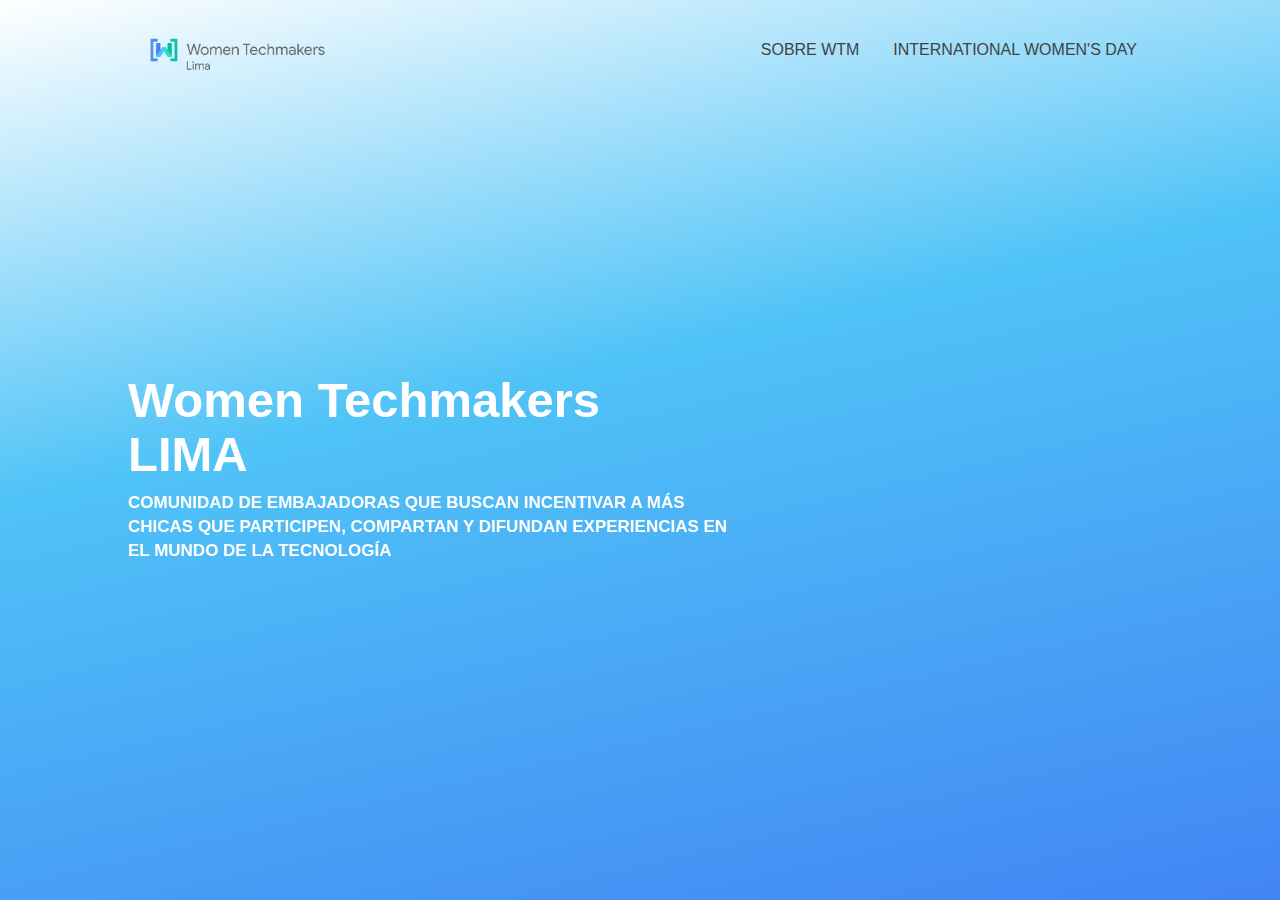
==== index.html @ 8c8740b4 "Update index.html" ====
<!DOCTYPE html>
<html lang="es-PE">
    <head>
        <meta charset="utf-8"/>
        <title>Women Techmakers Lima</title>
        <meta content="width=device-width, initial-scale=1" name="viewport"/>
        <link href="./assets/css/style.css" rel="stylesheet" type="text/css"/>
        <link href="https://fonts.googleapis.com" rel="preconnect"/>
        <link href="https://fonts.gstatic.com" rel="preconnect" crossorigin="anonymous"/>
        <script src="https://ajax.googleapis.com/ajax/libs/webfont/1.6.26/webfont.js" type="text/javascript"></script>
        <script type="text/javascript">
            WebFont.load({
                google: {
                    families: ["Open Sans:300,300italic,400,400italic,600,600italic,700,700italic,800,800italic"]
                }
            });
        </script>
        <script type="text/javascript">
            !function(o, c) {
                var n = c.documentElement
                  , t = " w-mod-";
                n.className += t + "js",
                ("ontouchstart"in o || o.DocumentTouch && c instanceof DocumentTouch) && (n.className += t + "touch")
            }(window, document);
        </script>
        <link href="./assets/images/WTM_icon.png" rel="shortcut icon" type="image/x-icon"/>
        <link href="./assets/images/wtm_webicon.png" rel="apple-touch-icon"/>
    </head>
    <body class="body">
        <div ActiveTab="IWD" class="hero">
            <div data-collapse="medium" data-animation="default" data-duration="400" data-doc-height="1" data-easing="ease" data-easing2="ease" role="banner" class="nav w-nav">
                <div class="nav-inner">
                    <div class="nav-logo-wrap">
                        <a href="/" aria-current="page" class="brand w-nav-brand w--current">
                            <img src="./assets/images/WTM_logo.png" width="218" alt="" sizes="218px" />
                        </a>
                    </div>
                    <div class="nav-menu-wrap">
                        <nav role="navigation" class="nav-menu-2 w-nav-menu">
                            <a href="https://developers.google.com/womentechmakers?hl=es-419" target="_blank" class="nav-link w-nav-link">Sobre WTM</a>
                            <a href="/iwd-2025" class="nav-link w-nav-link">International Women's Day</a>
                        </nav>

                        <nav class="menu-custom">
                          <input type="checkbox" id="menu" class="menu-input">
                          <label for="menu" class="menu-label"> ☰ </label>
                          <ul class="menu-list">
                            <a href="https://developers.google.com/womentechmakers?hl=es-419" target="_blank"><li>Sobre WTM</li></a>
                            <a href="/iwd-2024"><li>International Women's Day</li></a>
                          </ul>
                        </nav>
                    </div>
                </div>
            </div>
        </div>
        <div class="section center">
            <div data-w-id="6b220cb1-4b9c-7fb0-75b9-53ff4a6c35a2" style="-webkit-transform:translate3d(0, 30PX, 0) scale3d(1, 1, 1) rotateX(0) rotateY(0) rotateZ(0) skew(0, 0);-moz-transform:translate3d(0, 30PX, 0) scale3d(1, 1, 1) rotateX(0) rotateY(0) rotateZ(0) skew(0, 0);-ms-transform:translate3d(0, 30PX, 0) scale3d(1, 1, 1) rotateX(0) rotateY(0) rotateZ(0) skew(0, 0);transform:translate3d(0, 30PX, 0) scale3d(1, 1, 1) rotateX(0) rotateY(0) rotateZ(0) skew(0, 0)" class="hero-content">
                <h1 class="heading-3">
                    Women Techmakers<br/>LIMA
                </h1>
                <h4 class="hero-subhead">Comunidad de embajadoras que buscan incentivar a más chicas que participen, compartan y difundan experiencias en el mundo de la tecnología</h4>
                <div class="div-block-13">
                    <a href="https://www.facebook.com/womentechmakerslima" target="_blank" class="w-inline-block">
                        <img src="https://assets-global.website-files.com/65d6790ac6919b837bdfab80/65d7782915ef2c7e653041ec_facebook-icon-white-png.png" loading="lazy" sizes="34px" srcset="https://assets-global.website-files.com/65d6790ac6919b837bdfab80/65d7782915ef2c7e653041ec_facebook-icon-white-png-p-500.png 500w, https://assets-global.website-files.com/65d6790ac6919b837bdfab80/65d7782915ef2c7e653041ec_facebook-icon-white-png-p-800.png 800w, https://assets-global.website-files.com/65d6790ac6919b837bdfab80/65d7782915ef2c7e653041ec_facebook-icon-white-png-p-1080.png 1080w, https://assets-global.website-files.com/65d6790ac6919b837bdfab80/65d7782915ef2c7e653041ec_facebook-icon-white-png.png 2143w" alt="" class="image-6"/>
                    </a>
                    <a href="https://twitter.com/WTMLima" target="_blank" class="w-inline-block">
                        <img src="https://assets-global.website-files.com/65d6790ac6919b837bdfab80/65d7786a42ea4970878aa964_x-social-media-white-round-icon.png" loading="lazy" alt="" class="image-6"/>
                    </a>
                    <a href="https://www.instagram.com/wtmlima/" target="_blank" class="w-inline-block">
                        <img src="https://assets-global.website-files.com/65d6790ac6919b837bdfab80/65d7964b72df82b72f69204e_pngkey.com-corao-png-1075251.png" loading="lazy" sizes="34px" srcset="https://assets-global.website-files.com/65d6790ac6919b837bdfab80/65d7964b72df82b72f69204e_pngkey.com-corao-png-1075251-p-500.png 500w, https://assets-global.website-files.com/65d6790ac6919b837bdfab80/65d7964b72df82b72f69204e_pngkey.com-corao-png-1075251.png 616w" alt="" class="image-7"/>
                    </a>
                    <a href="https://www.linkedin.com/company/women-techmakers-lima/" target="_blank" class="w-inline-block">
                        <img src="https://assets-global.website-files.com/65d6790ac6919b837bdfab80/65d796ef55ea8599358a16ea_linkedin-icon-512x512-a7sf08js.png" loading="lazy" alt="" class="image-8"/>
                    </a>
                </div>
            </div>
            <img class="hero-image" src="https://assets-global.website-files.com/65d6790ac6919b837bdfab80/65d77c7e11fc1cf0a0018671_ad30f99d-ac88-4abd-b9fc-79e95b872fa8.jpg" width="Auto" height="Auto" alt="" style="-webkit-transform:translate3d(0, 60PX, 0) scale3d(1, 1, 1) rotateX(0) rotateY(0) rotateZ(0) skew(0, 0);-moz-transform:translate3d(0, 60PX, 0) scale3d(1, 1, 1) rotateX(0) rotateY(0) rotateZ(0) skew(0, 0);-ms-transform:translate3d(0, 60PX, 0) scale3d(1, 1, 1) rotateX(0) rotateY(0) rotateZ(0) skew(0, 0);transform:translate3d(0, 60PX, 0) scale3d(1, 1, 1) rotateX(0) rotateY(0) rotateZ(0) skew(0, 0)" sizes="(max-width: 479px) 80vw, (max-width: 991px) 53vw, 35vw" data-w-id="77e69727-c455-8e07-0990-833a661c94ea" srcset="https://assets-global.website-files.com/65d6790ac6919b837bdfab80/65d77c7e11fc1cf0a0018671_ad30f99d-ac88-4abd-b9fc-79e95b872fa8-p-500.jpg 500w, https://assets-global.website-files.com/65d6790ac6919b837bdfab80/65d77c7e11fc1cf0a0018671_ad30f99d-ac88-4abd-b9fc-79e95b872fa8.jpg 737w"/>
        </div>
    </body>
</html>
---- assets/css/style.css ----
html {
  -ms-text-size-adjust: 100%;
  -webkit-text-size-adjust: 100%;
  font-family: sans-serif;
}

body {
  margin: 0;
}

article, aside, details, figcaption, figure, footer, header, hgroup, main, menu, nav, section, summary {
  display: block;
}

audio, canvas, progress, video {
  vertical-align: baseline;
  display: inline-block;
}

audio:not([controls]) {
  height: 0;
  display: none;
}

[hidden], template {
  display: none;
}

a {
  background-color: rgba(0, 0, 0, 0);
}

a:active, a:hover {
  outline: 0;
}

abbr[title] {
  border-bottom: 1px dotted;
}

b, strong {
  font-weight: bold;
}

dfn {
  font-style: italic;
}

h1 {
  margin: .67em 0;
  font-size: 2em;
}

mark {
  color: #000;
  background: #ff0;
}

small {
  font-size: 80%;
}

sub, sup {
  vertical-align: baseline;
  font-size: 75%;
  line-height: 0;
  position: relative;
}

sup {
  top: -.5em;
}

sub {
  bottom: -.25em;
}

img {
  border: 0;
}

svg:not(:root) {
  overflow: hidden;
}

figure {
  margin: 1em 40px;
}

hr {
  box-sizing: content-box;
  height: 0;
}

pre {
  overflow: auto;
}

code, kbd, pre, samp {
  font-family: monospace;
  font-size: 1em;
}

button, input, optgroup, select, textarea {
  color: inherit;
  font: inherit;
  margin: 0;
}

button {
  overflow: visible;
}

button, select {
  text-transform: none;
}

button, html input[type="button"], input[type="reset"] {
  -webkit-appearance: button;
  cursor: pointer;
}

button[disabled], html input[disabled] {
  cursor: default;
}

button::-moz-focus-inner, input::-moz-focus-inner {
  border: 0;
  padding: 0;
}

input {
  line-height: normal;
}

input[type="checkbox"], input[type="radio"] {
  box-sizing: border-box;
  padding: 0;
}

input[type="number"]::-webkit-inner-spin-button, input[type="number"]::-webkit-outer-spin-button {
  height: auto;
}

input[type="search"] {
  -webkit-appearance: none;
}

input[type="search"]::-webkit-search-cancel-button, input[type="search"]::-webkit-search-decoration {
  -webkit-appearance: none;
}

fieldset {
  border: 1px solid silver;
  margin: 0 2px;
  padding: .35em .625em .75em;
}

legend {
  border: 0;
  padding: 0;
}

textarea {
  overflow: auto;
}

optgroup {
  font-weight: bold;
}

table {
  border-collapse: collapse;
  border-spacing: 0;
}

td, th {
  padding: 0;
}

@font-face {
  font-family: webflow-icons;
  src: url("[data-uri]") format("truetype");
  font-weight: normal;
  font-style: normal;
}

[class^="w-icon-"], [class*=" w-icon-"] {
  speak: none;
  font-variant: normal;
  text-transform: none;
  -webkit-font-smoothing: antialiased;
  -moz-osx-font-smoothing: grayscale;
  font-style: normal;
  font-weight: normal;
  line-height: 1;
  font-family: webflow-icons !important;
}

.w-icon-slider-right:before {
  content: "î˜€";
}

.w-icon-slider-left:before {
  content: "î˜";
}

.w-icon-nav-menu:before {
  content: "≣";
}

.w-icon-arrow-down:before, .w-icon-dropdown-toggle:before {
  content: "î˜ƒ";
}

.w-icon-file-upload-remove:before {
  content: "î¤€";
}

.w-icon-file-upload-icon:before {
  content: "î¤ƒ";
}

* {
  box-sizing: border-box;
}

html {
  height: 100%;
}

body {
  min-height: 100%;
  color: #333;
  background-color: #fff;
  margin: 0;
  font-family: Arial, sans-serif;
  font-size: 14px;
  line-height: 20px;
}

img {
  max-width: 100%;
  vertical-align: middle;
  display: inline-block;
}

html.w-mod-touch * {
  background-attachment: scroll !important;
}

.w-block {
  display: block;
}

.w-inline-block {
  max-width: 100%;
  display: inline-block;
}

.w-clearfix:before, .w-clearfix:after {
  content: " ";
  grid-area: 1 / 1 / 2 / 2;
  display: table;
}

.w-clearfix:after {
  clear: both;
}

.w-hidden {
  display: none;
}

.w-button {
  color: #fff;
  line-height: inherit;
  cursor: pointer;
  background-color: #3898ec;
  border: 0;
  border-radius: 0;
  padding: 9px 15px;
  text-decoration: none;
  display: inline-block;
}

input.w-button {
  -webkit-appearance: button;
}

html[data-w-dynpage] [data-w-cloak] {
  color: rgba(0, 0, 0, 0) !important;
}

.w-code-block {
  margin: unset;
}

pre.w-code-block code {
  all: inherit;
}

.w-webflow-badge, .w-webflow-badge * {
  z-index: auto;
  visibility: visible;
  box-sizing: border-box;
  width: auto;
  height: auto;
  max-height: none;
  max-width: none;
  min-height: 0;
  min-width: 0;
  float: none;
  clear: none;
  box-shadow: none;
  opacity: 1;
  direction: ltr;
  font-family: inherit;
  font-weight: inherit;
  color: inherit;
  font-size: inherit;
  line-height: inherit;
  font-style: inherit;
  font-variant: inherit;
  text-align: inherit;
  letter-spacing: inherit;
  -webkit-text-decoration: inherit;
  text-decoration: inherit;
  text-indent: 0;
  text-transform: inherit;
  text-shadow: none;
  font-smoothing: auto;
  vertical-align: baseline;
  cursor: inherit;
  white-space: inherit;
  word-break: normal;
  word-spacing: normal;
  word-wrap: normal;
  background: none;
  border: 0 rgba(0, 0, 0, 0);
  border-radius: 0;
  margin: 0;
  padding: 0;
  list-style-type: disc;
  transition: none;
  display: block;
  position: static;
  top: auto;
  bottom: auto;
  left: auto;
  right: auto;
  overflow: visible;
  transform: none;
}

.w-webflow-badge {
  white-space: nowrap;
  cursor: pointer;
  box-shadow: 0 0 0 1px rgba(0, 0, 0, .1), 0 1px 3px rgba(0, 0, 0, .1);
  visibility: visible !important;
  z-index: 2147483647 !important;
  color: #aaadb0 !important;
  opacity: 1 !important;
  width: auto !important;
  height: auto !important;
  background-color: #fff !important;
  border-radius: 3px !important;
  margin: 0 !important;
  padding: 6px !important;
  font-size: 12px !important;
  line-height: 14px !important;
  text-decoration: none !important;
  display: inline-block !important;
  position: fixed !important;
  top: auto !important;
  bottom: 12px !important;
  left: auto !important;
  right: 12px !important;
  overflow: visible !important;
  transform: none !important;
}

.w-webflow-badge > img {
  visibility: visible !important;
  opacity: 1 !important;
  vertical-align: middle !important;
  display: inline-block !important;
}

h1, h2, h3, h4, h5, h6 {
  margin-bottom: 10px;
  font-weight: bold;
}

h1 {
  margin-top: 20px;
  font-size: 38px;
  line-height: 44px;
}

h2 {
  margin-top: 20px;
  font-size: 32px;
  line-height: 36px;
}

h3 {
  margin-top: 20px;
  font-size: 24px;
  line-height: 30px;
}

h4 {
  margin-top: 10px;
  font-size: 18px;
  line-height: 24px;
}

h5 {
  margin-top: 10px;
  font-size: 14px;
  line-height: 20px;
}

h6 {
  margin-top: 10px;
  font-size: 12px;
  line-height: 18px;
}

p {
  margin-top: 0;
  margin-bottom: 10px;
}

blockquote {
  border-left: 5px solid #e2e2e2;
  margin: 0 0 10px;
  padding: 10px 20px;
  font-size: 18px;
  line-height: 22px;
}

figure {
  margin: 0 0 10px;
}

figcaption {
  text-align: center;
  margin-top: 5px;
}

ul, ol {
  margin-top: 0;
  margin-bottom: 10px;
  padding-left: 40px;
}

.w-list-unstyled {
  padding-left: 0;
  list-style: none;
}

.w-embed:before, .w-embed:after {
  content: " ";
  grid-area: 1 / 1 / 2 / 2;
  display: table;
}

.w-embed:after {
  clear: both;
}

.w-video {
  width: 100%;
  padding: 0;
  position: relative;
}

.w-video iframe, .w-video object, .w-video embed {
  width: 100%;
  height: 100%;
  border: none;
  position: absolute;
  top: 0;
  left: 0;
}

fieldset {
  border: 0;
  margin: 0;
  padding: 0;
}

button, [type="button"], [type="reset"] {
  cursor: pointer;
  -webkit-appearance: button;
  border: 0;
}

.w-form {
  margin: 0 0 15px;
}

.w-form-done {
  text-align: center;
  background-color: #ddd;
  padding: 20px;
  display: none;
}

.w-form-fail {
  background-color: #ffdede;
  margin-top: 10px;
  padding: 10px;
  display: none;
}

label {
  margin-bottom: 5px;
  font-weight: bold;
  display: block;
}

.w-input, .w-select {
  width: 100%;
  height: 38px;
  color: #333;
  vertical-align: middle;
  background-color: #fff;
  border: 1px solid #ccc;
  margin-bottom: 10px;
  padding: 8px 12px;
  font-size: 14px;
  line-height: 1.42857;
  display: block;
}

.w-input:-moz-placeholder, .w-select:-moz-placeholder {
  color: #999;
}

.w-input::-moz-placeholder, .w-select::-moz-placeholder {
  color: #999;
  opacity: 1;
}

.w-input::-webkit-input-placeholder, .w-select::-webkit-input-placeholder {
  color: #999;
}

.w-input:focus, .w-select:focus {
  border-color: #3898ec;
  outline: 0;
}

.w-input[disabled], .w-select[disabled], .w-input[readonly], .w-select[readonly], fieldset[disabled] .w-input, fieldset[disabled] .w-select {
  cursor: not-allowed;
}

.w-input[disabled]:not(.w-input-disabled), .w-select[disabled]:not(.w-input-disabled), .w-input[readonly], .w-select[readonly], fieldset[disabled]:not(.w-input-disabled) .w-input, fieldset[disabled]:not(.w-input-disabled) .w-select {
  background-color: #eee;
}

textarea.w-input, textarea.w-select {
  height: auto;
}

.w-select {
  background-color: #f3f3f3;
}

.w-select[multiple] {
  height: auto;
}

.w-form-label {
  cursor: pointer;
  margin-bottom: 0;
  font-weight: normal;
  display: inline-block;
}

.w-radio {
  margin-bottom: 5px;
  padding-left: 20px;
  display: block;
}

.w-radio:before, .w-radio:after {
  content: " ";
  grid-area: 1 / 1 / 2 / 2;
  display: table;
}

.w-radio:after {
  clear: both;
}

.w-radio-input {
  float: left;
  margin: 3px 0 0 -20px;
  line-height: normal;
}

.w-file-upload {
  margin-bottom: 10px;
  display: block;
}

.w-file-upload-input {
  width: .1px;
  height: .1px;
  opacity: 0;
  z-index: -100;
  position: absolute;
  overflow: hidden;
}

.w-file-upload-default, .w-file-upload-uploading, .w-file-upload-success {
  color: #333;
  display: inline-block;
}

.w-file-upload-error {
  margin-top: 10px;
  display: block;
}

.w-file-upload-default.w-hidden, .w-file-upload-uploading.w-hidden, .w-file-upload-error.w-hidden, .w-file-upload-success.w-hidden {
  display: none;
}

.w-file-upload-uploading-btn {
  cursor: pointer;
  background-color: #fafafa;
  border: 1px solid #ccc;
  margin: 0;
  padding: 8px 12px;
  font-size: 14px;
  font-weight: normal;
  display: flex;
}

.w-file-upload-file {
  background-color: #fafafa;
  border: 1px solid #ccc;
  flex-grow: 1;
  justify-content: space-between;
  margin: 0;
  padding: 8px 9px 8px 11px;
  display: flex;
}

.w-file-upload-file-name {
  font-size: 14px;
  font-weight: normal;
  display: block;
}

.w-file-remove-link {
  width: auto;
  height: auto;
  cursor: pointer;
  margin-top: 3px;
  margin-left: 10px;
  padding: 3px;
  display: block;
}

.w-icon-file-upload-remove {
  margin: auto;
  font-size: 10px;
}

.w-file-upload-error-msg {
  color: #ea384c;
  padding: 2px 0;
  display: inline-block;
}

.w-file-upload-info {
  padding: 0 12px;
  line-height: 38px;
  display: inline-block;
}

.w-file-upload-label {
  cursor: pointer;
  background-color: #fafafa;
  border: 1px solid #ccc;
  margin: 0;
  padding: 8px 12px;
  font-size: 14px;
  font-weight: normal;
  display: inline-block;
}

.w-icon-file-upload-icon, .w-icon-file-upload-uploading {
  width: 20px;
  margin-right: 8px;
  display: inline-block;
}

.w-icon-file-upload-uploading {
  height: 20px;
}

.w-container {
  max-width: 940px;
  margin-left: auto;
  margin-right: auto;
}

.w-container:before, .w-container:after {
  content: " ";
  grid-area: 1 / 1 / 2 / 2;
  display: table;
}

.w-container:after {
  clear: both;
}

.w-container .w-row {
  margin-left: -10px;
  margin-right: -10px;
}

.w-row:before, .w-row:after {
  content: " ";
  grid-area: 1 / 1 / 2 / 2;
  display: table;
}

.w-row:after {
  clear: both;
}

.w-row .w-row {
  margin-left: 0;
  margin-right: 0;
}

.w-col {
  float: left;
  width: 100%;
  min-height: 1px;
  padding-left: 10px;
  padding-right: 10px;
  position: relative;
}

.w-col .w-col {
  padding-left: 0;
  padding-right: 0;
}

.w-col-1 {
  width: 8.33333%;
}

.w-col-2 {
  width: 16.6667%;
}

.w-col-3 {
  width: 25%;
}

.w-col-4 {
  width: 33.3333%;
}

.w-col-5 {
  width: 41.6667%;
}

.w-col-6 {
  width: 50%;
}

.w-col-7 {
  width: 58.3333%;
}

.w-col-8 {
  width: 66.6667%;
}

.w-col-9 {
  width: 75%;
}

.w-col-10 {
  width: 83.3333%;
}

.w-col-11 {
  width: 91.6667%;
}

.w-col-12 {
  width: 100%;
}

.w-hidden-main {
  display: none !important;
}

@media screen and (max-width: 991px) {
  .w-container {
    max-width: 728px;
  }

  .w-hidden-main {
    display: inherit !important;
  }

  .w-hidden-medium {
    display: none !important;
  }

  .w-col-medium-1 {
    width: 8.33333%;
  }

  .w-col-medium-2 {
    width: 16.6667%;
  }

  .w-col-medium-3 {
    width: 25%;
  }

  .w-col-medium-4 {
    width: 33.3333%;
  }

  .w-col-medium-5 {
    width: 41.6667%;
  }

  .w-col-medium-6 {
    width: 50%;
  }

  .w-col-medium-7 {
    width: 58.3333%;
  }

  .w-col-medium-8 {
    width: 66.6667%;
  }

  .w-col-medium-9 {
    width: 75%;
  }

  .w-col-medium-10 {
    width: 83.3333%;
  }

  .w-col-medium-11 {
    width: 91.6667%;
  }

  .w-col-medium-12 {
    width: 100%;
  }

  .w-col-stack {
    width: 100%;
    left: auto;
    right: auto;
  }
}

@media screen and (max-width: 767px) {
  .w-hidden-main, .w-hidden-medium {
    display: inherit !important;
  }

  .w-hidden-small {
    display: none !important;
  }

  .w-row, .w-container .w-row {
    margin-left: 0;
    margin-right: 0;
  }

  .w-col {
    width: 100%;
    left: auto;
    right: auto;
  }

  .w-col-small-1 {
    width: 8.33333%;
  }

  .w-col-small-2 {
    width: 16.6667%;
  }

  .w-col-small-3 {
    width: 25%;
  }

  .w-col-small-4 {
    width: 33.3333%;
  }

  .w-col-small-5 {
    width: 41.6667%;
  }

  .w-col-small-6 {
    width: 50%;
  }

  .w-col-small-7 {
    width: 58.3333%;
  }

  .w-col-small-8 {
    width: 66.6667%;
  }

  .w-col-small-9 {
    width: 75%;
  }

  .w-col-small-10 {
    width: 83.3333%;
  }

  .w-col-small-11 {
    width: 91.6667%;
  }

  .w-col-small-12 {
    width: 100%;
  }
}

@media screen and (max-width: 479px) {
  .w-container {
    max-width: none;
  }

  .w-hidden-main, .w-hidden-medium, .w-hidden-small {
    display: inherit !important;
  }

  .w-hidden-tiny {
    display: none !important;
  }

  .w-col {
    width: 100%;
  }

  .w-col-tiny-1 {
    width: 8.33333%;
  }

  .w-col-tiny-2 {
    width: 16.6667%;
  }

  .w-col-tiny-3 {
    width: 25%;
  }

  .w-col-tiny-4 {
    width: 33.3333%;
  }

  .w-col-tiny-5 {
    width: 41.6667%;
  }

  .w-col-tiny-6 {
    width: 50%;
  }

  .w-col-tiny-7 {
    width: 58.3333%;
  }

  .w-col-tiny-8 {
    width: 66.6667%;
  }

  .w-col-tiny-9 {
    width: 75%;
  }

  .w-col-tiny-10 {
    width: 83.3333%;
  }

  .w-col-tiny-11 {
    width: 91.6667%;
  }

  .w-col-tiny-12 {
    width: 100%;
  }
}

.w-widget {
  position: relative;
}

.w-widget-map {
  width: 100%;
  height: 400px;
}

.w-widget-map label {
  width: auto;
  display: inline;
}

.w-widget-map img {
  max-width: inherit;
}

.w-widget-map .gm-style-iw {
  text-align: center;
}

.w-widget-map .gm-style-iw > button {
  display: none !important;
}

.w-widget-twitter {
  overflow: hidden;
}

.w-widget-twitter-count-shim {
  vertical-align: top;
  width: 28px;
  height: 20px;
  text-align: center;
  background: #fff;
  border: 1px solid #758696;
  border-radius: 3px;
  display: inline-block;
  position: relative;
}

.w-widget-twitter-count-shim * {
  pointer-events: none;
  -webkit-user-select: none;
  -ms-user-select: none;
  user-select: none;
}

.w-widget-twitter-count-shim .w-widget-twitter-count-inner {
  text-align: center;
  color: #999;
  font-family: serif;
  font-size: 15px;
  line-height: 12px;
  position: relative;
}

.w-widget-twitter-count-shim .w-widget-twitter-count-clear {
  display: block;
  position: relative;
}

.w-widget-twitter-count-shim.w--large {
  width: 36px;
  height: 28px;
}

.w-widget-twitter-count-shim.w--large .w-widget-twitter-count-inner {
  font-size: 18px;
  line-height: 18px;
}

.w-widget-twitter-count-shim:not(.w--vertical) {
  margin-left: 5px;
  margin-right: 8px;
}

.w-widget-twitter-count-shim:not(.w--vertical).w--large {
  margin-left: 6px;
}

.w-widget-twitter-count-shim:not(.w--vertical):before, .w-widget-twitter-count-shim:not(.w--vertical):after {
  content: " ";
  height: 0;
  width: 0;
  pointer-events: none;
  border: solid rgba(0, 0, 0, 0);
  position: absolute;
  top: 50%;
  left: 0;
}

.w-widget-twitter-count-shim:not(.w--vertical):before {
  border-width: 4px;
  border-color: rgba(117, 134, 150, 0) #5d6c7b rgba(117, 134, 150, 0) rgba(117, 134, 150, 0);
  margin-top: -4px;
  margin-left: -9px;
}

.w-widget-twitter-count-shim:not(.w--vertical).w--large:before {
  border-width: 5px;
  margin-top: -5px;
  margin-left: -10px;
}

.w-widget-twitter-count-shim:not(.w--vertical):after {
  border-width: 4px;
  border-color: rgba(255, 255, 255, 0) #fff rgba(255, 255, 255, 0) rgba(255, 255, 255, 0);
  margin-top: -4px;
  margin-left: -8px;
}

.w-widget-twitter-count-shim:not(.w--vertical).w--large:after {
  border-width: 5px;
  margin-top: -5px;
  margin-left: -9px;
}

.w-widget-twitter-count-shim.w--vertical {
  width: 61px;
  height: 33px;
  margin-bottom: 8px;
}

.w-widget-twitter-count-shim.w--vertical:before, .w-widget-twitter-count-shim.w--vertical:after {
  content: " ";
  height: 0;
  width: 0;
  pointer-events: none;
  border: solid rgba(0, 0, 0, 0);
  position: absolute;
  top: 100%;
  left: 50%;
}

.w-widget-twitter-count-shim.w--vertical:before {
  border-width: 5px;
  border-color: #5d6c7b rgba(117, 134, 150, 0) rgba(117, 134, 150, 0);
  margin-left: -5px;
}

.w-widget-twitter-count-shim.w--vertical:after {
  border-width: 4px;
  border-color: #fff rgba(255, 255, 255, 0) rgba(255, 255, 255, 0);
  margin-left: -4px;
}

.w-widget-twitter-count-shim.w--vertical .w-widget-twitter-count-inner {
  font-size: 18px;
  line-height: 22px;
}

.w-widget-twitter-count-shim.w--vertical.w--large {
  width: 76px;
}

.w-background-video {
  height: 500px;
  color: #fff;
  position: relative;
  overflow: hidden;
}

.w-background-video > video {
  width: 100%;
  height: 100%;
  object-fit: cover;
  z-index: -100;
  background-position: 50%;
  background-size: cover;
  margin: auto;
  position: absolute;
  top: -100%;
  bottom: -100%;
  left: -100%;
  right: -100%;
}

.w-background-video > video::-webkit-media-controls-start-playback-button {
  -webkit-appearance: none;
  display: none !important;
}

.w-background-video--control {
  background-color: rgba(0, 0, 0, 0);
  padding: 0;
  position: absolute;
  bottom: 1em;
  right: 1em;
}

.w-background-video--control > [hidden] {
  display: none !important;
}

.w-slider {
  height: 300px;
  text-align: center;
  clear: both;
  -webkit-tap-highlight-color: rgba(0, 0, 0, 0);
  tap-highlight-color: rgba(0, 0, 0, 0);
  background: #ddd;
  position: relative;
}

.w-slider-mask {
  z-index: 1;
  height: 100%;
  white-space: nowrap;
  display: block;
  position: relative;
  left: 0;
  right: 0;
  overflow: hidden;
}

.w-slide {
  vertical-align: top;
  width: 100%;
  height: 100%;
  white-space: normal;
  text-align: left;
  display: inline-block;
  position: relative;
}

.w-slider-nav {
  z-index: 2;
  height: 40px;
  text-align: center;
  -webkit-tap-highlight-color: rgba(0, 0, 0, 0);
  tap-highlight-color: rgba(0, 0, 0, 0);
  margin: auto;
  padding-top: 10px;
  position: absolute;
  top: auto;
  bottom: 0;
  left: 0;
  right: 0;
}

.w-slider-nav.w-round > div {
  border-radius: 100%;
}

.w-slider-nav.w-num > div {
  width: auto;
  height: auto;
  font-size: inherit;
  line-height: inherit;
  padding: .2em .5em;
}

.w-slider-nav.w-shadow > div {
  box-shadow: 0 0 3px rgba(51, 51, 51, .4);
}

.w-slider-nav-invert {
  color: #fff;
}

.w-slider-nav-invert > div {
  background-color: rgba(34, 34, 34, .4);
}

.w-slider-nav-invert > div.w-active {
  background-color: #222;
}

.w-slider-dot {
  width: 1em;
  height: 1em;
  cursor: pointer;
  background-color: rgba(255, 255, 255, .4);
  margin: 0 3px .5em;
  transition: background-color .1s, color .1s;
  display: inline-block;
  position: relative;
}

.w-slider-dot.w-active {
  background-color: #fff;
}

.w-slider-dot:focus {
  outline: none;
  box-shadow: 0 0 0 2px #fff;
}

.w-slider-dot:focus.w-active {
  box-shadow: none;
}

.w-slider-arrow-left, .w-slider-arrow-right {
  width: 80px;
  cursor: pointer;
  color: #fff;
  -webkit-tap-highlight-color: rgba(0, 0, 0, 0);
  tap-highlight-color: rgba(0, 0, 0, 0);
  -webkit-user-select: none;
  -ms-user-select: none;
  user-select: none;
  margin: auto;
  font-size: 40px;
  position: absolute;
  top: 0;
  bottom: 0;
  left: 0;
  right: 0;
  overflow: hidden;
}

.w-slider-arrow-left [class^="w-icon-"], .w-slider-arrow-right [class^="w-icon-"], .w-slider-arrow-left [class*=" w-icon-"], .w-slider-arrow-right [class*=" w-icon-"] {
  position: absolute;
}

.w-slider-arrow-left:focus, .w-slider-arrow-right:focus {
  outline: 0;
}

.w-slider-arrow-left {
  z-index: 3;
  right: auto;
}

.w-slider-arrow-right {
  z-index: 4;
  left: auto;
}

.w-icon-slider-left, .w-icon-slider-right {
  width: 1em;
  height: 1em;
  margin: auto;
  top: 0;
  bottom: 0;
  left: 0;
  right: 0;
}

.w-slider-aria-label {
  clip: rect(0 0 0 0);
  height: 1px;
  width: 1px;
  border: 0;
  margin: -1px;
  padding: 0;
  position: absolute;
  overflow: hidden;
}

.w-slider-force-show {
  display: block !important;
}

.w-dropdown {
  text-align: left;
  z-index: 900;
  margin-left: auto;
  margin-right: auto;
  display: inline-block;
  position: relative;
}

.w-dropdown-btn, .w-dropdown-toggle, .w-dropdown-link {
  vertical-align: top;
  color: #222;
  text-align: left;
  white-space: nowrap;
  margin-left: auto;
  margin-right: auto;
  padding: 20px;
  text-decoration: none;
  position: relative;
}

.w-dropdown-toggle {
  -webkit-user-select: none;
  -ms-user-select: none;
  user-select: none;
  cursor: pointer;
  padding-right: 40px;
  display: inline-block;
}

.w-dropdown-toggle:focus {
  outline: 0;
}

.w-icon-dropdown-toggle {
  width: 1em;
  height: 1em;
  margin: auto 20px auto auto;
  position: absolute;
  top: 0;
  bottom: 0;
  right: 0;
}

.w-dropdown-list {
  min-width: 100%;
  background: #ddd;
  display: none;
  position: absolute;
}

.w-dropdown-list.w--open {
  display: block;
}

.w-dropdown-link {
  color: #222;
  padding: 10px 20px;
  display: block;
}

.w-dropdown-link.w--current {
  color: #0082f3;
}

.w-dropdown-link:focus {
  outline: 0;
}

@media screen and (max-width: 767px) {
  .w-nav-brand {
    padding-left: 10px;
  }
}

.w-lightbox-backdrop {
  cursor: auto;
  letter-spacing: normal;
  text-indent: 0;
  text-shadow: none;
  text-transform: none;
  visibility: visible;
  white-space: normal;
  word-break: normal;
  word-spacing: normal;
  word-wrap: normal;
  color: #fff;
  text-align: center;
  z-index: 2000;
  opacity: 0;
  -webkit-user-select: none;
  -moz-user-select: none;
  -webkit-tap-highlight-color: transparent;
  background: rgba(0, 0, 0, .9);
  outline: 0;
  font-family: Helvetica Neue, Helvetica, Ubuntu, Segoe UI, Verdana, sans-serif;
  font-size: 17px;
  font-style: normal;
  font-weight: 300;
  line-height: 1.2;
  list-style: disc;
  position: fixed;
  top: 0;
  bottom: 0;
  left: 0;
  right: 0;
  -webkit-transform: translate(0);
}

.w-lightbox-backdrop, .w-lightbox-container {
  height: 100%;
  -webkit-overflow-scrolling: touch;
  overflow: auto;
}

.w-lightbox-content {
  height: 100vh;
  position: relative;
  overflow: hidden;
}

.w-lightbox-view {
  width: 100vw;
  height: 100vh;
  opacity: 0;
  position: absolute;
}

.w-lightbox-view:before {
  content: "";
  height: 100vh;
}

.w-lightbox-group, .w-lightbox-group .w-lightbox-view, .w-lightbox-group .w-lightbox-view:before {
  height: 86vh;
}

.w-lightbox-frame, .w-lightbox-view:before {
  vertical-align: middle;
  display: inline-block;
}

.w-lightbox-figure {
  margin: 0;
  position: relative;
}

.w-lightbox-group .w-lightbox-figure {
  cursor: pointer;
}

.w-lightbox-img {
  width: auto;
  height: auto;
  max-width: none;
}

.w-lightbox-image {
  float: none;
  max-width: 100vw;
  max-height: 100vh;
  display: block;
}

.w-lightbox-group .w-lightbox-image {
  max-height: 86vh;
}

.w-lightbox-caption {
  text-align: left;
  text-overflow: ellipsis;
  white-space: nowrap;
  background: rgba(0, 0, 0, .4);
  padding: .5em 1em;
  position: absolute;
  bottom: 0;
  left: 0;
  right: 0;
  overflow: hidden;
}

.w-lightbox-embed {
  width: 100%;
  height: 100%;
  position: absolute;
  top: 0;
  bottom: 0;
  left: 0;
  right: 0;
}

.w-lightbox-control {
  width: 4em;
  cursor: pointer;
  background-position: center;
  background-repeat: no-repeat;
  background-size: 24px;
  transition: all .3s;
  position: absolute;
  top: 0;
}

.w-lightbox-left {
  background-image: url("[data-uri]");
  display: none;
  bottom: 0;
  left: 0;
}

.w-lightbox-right {
  background-image: url("[data-uri]");
  display: none;
  bottom: 0;
  right: 0;
}

.w-lightbox-close {
  height: 2.6em;
  background-image: url("[data-uri]");
  background-size: 18px;
  right: 0;
}

.w-lightbox-strip {
  white-space: nowrap;
  padding: 0 1vh;
  line-height: 0;
  position: absolute;
  bottom: 0;
  left: 0;
  right: 0;
  overflow-x: auto;
  overflow-y: hidden;
}

.w-lightbox-item {
  width: 10vh;
  box-sizing: content-box;
  cursor: pointer;
  padding: 2vh 1vh;
  display: inline-block;
  -webkit-transform: translate3d(0, 0, 0);
}

.w-lightbox-active {
  opacity: .3;
}

.w-lightbox-thumbnail {
  height: 10vh;
  background: #222;
  position: relative;
  overflow: hidden;
}

.w-lightbox-thumbnail-image {
  position: absolute;
  top: 0;
  left: 0;
}

.w-lightbox-thumbnail .w-lightbox-tall {
  width: 100%;
  top: 50%;
  transform: translate(0, -50%);
}

.w-lightbox-thumbnail .w-lightbox-wide {
  height: 100%;
  left: 50%;
  transform: translate(-50%);
}

.w-lightbox-spinner {
  box-sizing: border-box;
  width: 40px;
  height: 40px;
  border: 5px solid rgba(0, 0, 0, .4);
  border-radius: 50%;
  margin-top: -20px;
  margin-left: -20px;
  animation: .8s linear infinite spin;
  position: absolute;
  top: 50%;
  left: 50%;
}

.w-lightbox-spinner:after {
  content: "";
  border: 3px solid rgba(0, 0, 0, 0);
  border-bottom-color: #fff;
  border-radius: 50%;
  position: absolute;
  top: -4px;
  bottom: -4px;
  left: -4px;
  right: -4px;
}

.w-lightbox-hide {
  display: none;
}

.w-lightbox-noscroll {
  overflow: hidden;
}

@media (min-width: 768px) {
  .w-lightbox-content {
    height: 96vh;
    margin-top: 2vh;
  }

  .w-lightbox-view, .w-lightbox-view:before {
    height: 96vh;
  }

  .w-lightbox-group, .w-lightbox-group .w-lightbox-view, .w-lightbox-group .w-lightbox-view:before {
    height: 84vh;
  }

  .w-lightbox-image {
    max-width: 96vw;
    max-height: 96vh;
  }

  .w-lightbox-group .w-lightbox-image {
    max-width: 82.3vw;
    max-height: 84vh;
  }

  .w-lightbox-left, .w-lightbox-right {
    opacity: .5;
    display: block;
  }

  .w-lightbox-close {
    opacity: .8;
  }

  .w-lightbox-control:hover {
    opacity: 1;
  }
}

.w-lightbox-inactive, .w-lightbox-inactive:hover {
  opacity: 0;
}

.w-richtext:before, .w-richtext:after {
  content: " ";
  grid-area: 1 / 1 / 2 / 2;
  display: table;
}

.w-richtext:after {
  clear: both;
}

.w-richtext[contenteditable="true"]:before, .w-richtext[contenteditable="true"]:after {
  white-space: initial;
}

.w-richtext ol, .w-richtext ul {
  overflow: hidden;
}

.w-richtext .w-richtext-figure-selected.w-richtext-figure-type-video div:after, .w-richtext .w-richtext-figure-selected[data-rt-type="video"] div:after, .w-richtext .w-richtext-figure-selected.w-richtext-figure-type-image div, .w-richtext .w-richtext-figure-selected[data-rt-type="image"] div {
  outline: 2px solid #2895f7;
}

.w-richtext figure.w-richtext-figure-type-video > div:after, .w-richtext figure[data-rt-type="video"] > div:after {
  content: "";
  display: none;
  position: absolute;
  top: 0;
  bottom: 0;
  left: 0;
  right: 0;
}

.w-richtext figure {
  max-width: 60%;
  position: relative;
}

.w-richtext figure > div:before {
  cursor: default !important;
}

.w-richtext figure img {
  width: 100%;
}

.w-richtext figure figcaption.w-richtext-figcaption-placeholder {
  opacity: .6;
}

.w-richtext figure div {
  color: rgba(0, 0, 0, 0);
  font-size: 0;
}

.w-richtext figure.w-richtext-figure-type-image, .w-richtext figure[data-rt-type="image"] {
  display: table;
}

.w-richtext figure.w-richtext-figure-type-image > div, .w-richtext figure[data-rt-type="image"] > div {
  display: inline-block;
}

.w-richtext figure.w-richtext-figure-type-image > figcaption, .w-richtext figure[data-rt-type="image"] > figcaption {
  caption-side: bottom;
  display: table-caption;
}

.w-richtext figure.w-richtext-figure-type-video, .w-richtext figure[data-rt-type="video"] {
  width: 60%;
  height: 0;
}

.w-richtext figure.w-richtext-figure-type-video iframe, .w-richtext figure[data-rt-type="video"] iframe {
  width: 100%;
  height: 100%;
  position: absolute;
  top: 0;
  left: 0;
}

.w-richtext figure.w-richtext-figure-type-video > div, .w-richtext figure[data-rt-type="video"] > div {
  width: 100%;
}

.w-richtext figure.w-richtext-align-center {
  clear: both;
  margin-left: auto;
  margin-right: auto;
}

.w-richtext figure.w-richtext-align-center.w-richtext-figure-type-image > div, .w-richtext figure.w-richtext-align-center[data-rt-type="image"] > div {
  max-width: 100%;
}

.w-richtext figure.w-richtext-align-normal {
  clear: both;
}

.w-richtext figure.w-richtext-align-fullwidth {
  width: 100%;
  max-width: 100%;
  text-align: center;
  clear: both;
  margin-left: auto;
  margin-right: auto;
  display: block;
}

.w-richtext figure.w-richtext-align-fullwidth > div {
  padding-bottom: inherit;
  display: inline-block;
}

.w-richtext figure.w-richtext-align-fullwidth > figcaption {
  display: block;
}

.w-richtext figure.w-richtext-align-floatleft {
  float: left;
  clear: none;
  margin-right: 15px;
}

.w-richtext figure.w-richtext-align-floatright {
  float: right;
  clear: none;
  margin-left: 15px;
}

.w-nav {
  z-index: 1000;
  background: #ddd;
  position: relative;
}

.w-nav:before, .w-nav:after {
  content: " ";
  grid-area: 1 / 1 / 2 / 2;
  display: table;
}

.w-nav:after {
  clear: both;
}

.w-nav-brand {
  float: left;
  color: #333;
  text-decoration: none;
  position: relative;
}

.w-nav-link {
  vertical-align: top;
  color: #222;
  text-align: left;
  margin-left: auto;
  margin-right: auto;
  padding: 20px;
  text-decoration: none;
  display: inline-block;
  position: relative;
}

.w-nav-link.w--current {
  color: #0082f3;
}

.w-nav-menu {
  float: right;
  position: relative;
}

[data-nav-menu-open] {
  text-align: center;
  min-width: 200px;
  background: #c8c8c8;
  position: absolute;
  top: 100%;
  left: 0;
  right: 0;
  overflow: visible;
  display: block !important;
}

.w--nav-link-open {
  display: block;
  position: relative;
}

.w-nav-overlay {
  width: 100%;
  display: none;
  position: absolute;
  top: 100%;
  left: 0;
  right: 0;
  overflow: hidden;
}

.w-nav-overlay [data-nav-menu-open] {
  top: 0;
}

.w-nav[data-animation="over-left"] .w-nav-overlay {
  width: auto;
}

.w-nav[data-animation="over-left"] .w-nav-overlay, .w-nav[data-animation="over-left"] [data-nav-menu-open] {
  z-index: 1;
  top: 0;
  right: auto;
}

.w-nav[data-animation="over-right"] .w-nav-overlay {
  width: auto;
}

.w-nav[data-animation="over-right"] .w-nav-overlay, .w-nav[data-animation="over-right"] [data-nav-menu-open] {
  z-index: 1;
  top: 0;
  left: auto;
}

.w-nav-button {
  float: right;
  cursor: pointer;
  -webkit-tap-highlight-color: rgba(0, 0, 0, 0);
  tap-highlight-color: rgba(0, 0, 0, 0);
  -webkit-user-select: none;
  -ms-user-select: none;
  user-select: none;
  padding: 18px;
  font-size: 24px;
  display: none;
  position: relative;
}

.w-nav-button:focus {
  outline: 0;
}

.w-nav-button.w--open {
  color: #fff;
  background-color: #c8c8c8;
}

.w-nav[data-collapse="all"] .w-nav-menu {
  display: none;
}

.w-nav[data-collapse="all"] .w-nav-button, .w--nav-dropdown-open, .w--nav-dropdown-toggle-open {
  display: block;
}

.w--nav-dropdown-list-open {
  position: static;
}

@media screen and (max-width: 991px) {
  .w-nav[data-collapse="medium"] .w-nav-menu {
    display: none;
  }

  .w-nav[data-collapse="medium"] .w-nav-button {
    display: block;
  }
}

@media screen and (max-width: 767px) {
  .w-nav[data-collapse="small"] .w-nav-menu {
    display: none;
  }

  .w-nav[data-collapse="small"] .w-nav-button {
    display: block;
  }

  .w-nav-brand {
    padding-left: 10px;
  }
}

@media screen and (max-width: 479px) {
  .w-nav[data-collapse="tiny"] .w-nav-menu {
    display: none;
  }

  .w-nav[data-collapse="tiny"] .w-nav-button {
    display: block;
  }
}

.w-tabs {
  position: relative;
}

.w-tabs:before, .w-tabs:after {
  content: " ";
  grid-area: 1 / 1 / 2 / 2;
  display: table;
}

.w-tabs:after {
  clear: both;
}

.w-tab-menu {
  position: relative;
}

.w-tab-link {
  vertical-align: top;
  text-align: left;
  cursor: pointer;
  color: #222;
  background-color: #ddd;
  padding: 9px 30px;
  text-decoration: none;
  display: inline-block;
  position: relative;
}

.w-tab-link.w--current {
  background-color: #c8c8c8;
}

.w-tab-link:focus {
  outline: 0;
}

.w-tab-content {
  display: block;
  position: relative;
  overflow: hidden;
}

.w-tab-pane {
  display: none;
  position: relative;
}

.w--tab-active {
  display: block;
}

@media screen and (max-width: 479px) {
  .w-tab-link {
    display: block;
  }
}

.w-ix-emptyfix:after {
  content: "";
}

@keyframes spin {
  0% {
    transform: rotate(0);
  }

  100% {
    transform: rotate(360deg);
  }
}

.w-dyn-empty {
  background-color: #ddd;
  padding: 10px;
}

.w-dyn-hide, .w-dyn-bind-empty, .w-condition-invisible {
  display: none !important;
}

.wf-layout-layout {
  display: grid;
}

:root {
  --white: white;
  --black: black;
  --blue-violet: #6e2ed8;
  --dim-grey: #6b6b6b;
  --663399: #602bb6;
  --deep-pink: #fc0a7e;
  --medium-violet-red: #b32e6e;
  --medium-slate-blue: #955df1;
}

.w-layout-hflex {
  flex-direction: row;
  align-items: flex-start;
  display: flex;
}

h1 {
  color: #fff;
  margin-top: 20px;
  margin-bottom: 10px;
  font-size: 10vh;
  font-weight: 700;
  line-height: 10vh;
}

h2 {
  color: #fff;
  margin-top: 20px;
  margin-bottom: 20px;
  font-size: 38px;
  font-weight: 700;
  line-height: 48px;
}

h3 {
  color: #6b6b6b;
  margin-top: 10px;
  margin-bottom: 25px;
  font-size: 24px;
  font-weight: 400;
  line-height: 40px;
}

h4 {
  color: #fff;
  margin-top: 10px;
  margin-bottom: 10px;
  font-size: 18px;
  font-weight: 700;
  line-height: 24px;
}

p {
  color: #6b6b6b;
  margin-bottom: 10px;
  font-size: 16px;
  line-height: 30px;
}

a {
  color: #000;
  text-decoration: underline;
}

.section {
  width: 100%;
  height: auto;
  flex-direction: column;
  justify-content: center;
  align-items: center;
  display: none;
}

.section.center {
  height: 100vh;
  background-color: #fff;
  background-image: linear-gradient(167deg, #fff, #4fc3f7 42%, #4285f4 100%, #4285f4 100%, #4285f4);
  justify-content: center;
  align-items: flex-start;
  padding-top: 0;
  display: flex;
  position: relative;
}

.section.column {
  height: auto;
  justify-content: space-between;
  padding: 15vh 10vw;
  display: flex;
}

.section.column.devices {
  height: auto;
  flex-direction: column;
  align-items: center;
}

.section.column.faq {
  height: auto;
  background-color: #000;
  flex-direction: column;
  align-items: center;
}

.section.cta {
  height: 60vh;
  background-color: #40089c;
  justify-content: space-between;
  align-items: center;
  padding-left: 10vw;
  padding-right: 10vw;
  display: flex;
}

.section.full-img {
  height: auto;
  background-color: rgba(0, 0, 0, 0);
  justify-content: center;
  align-items: center;
  margin-top: 0;
  margin-bottom: 0;
  padding-top: 60px;
  padding-bottom: 60px;
  display: flex;
}

.section.wide {
  height: auto;
  background-color: #1b1b1b;
  flex-direction: column;
  justify-content: center;
  align-items: center;
  padding-top: 10vh;
  padding-bottom: 10vh;
  display: none;
}

.section.wide.img {
  background-color: #424242;
  padding-bottom: 0;
  display: none;
}

.section.wide.purple {
  background-image: url("https://assets-global.website-files.com/65d6790ac6919b837bdfab80/65d6790ac6919b837bdfac06_wavy-bg.svg"), linear-gradient(135deg, #fc0a7e, #602bb6);
  background-position: 50%, 0 0;
  background-size: cover, auto;
  padding-top: 15vh;
  padding-bottom: 15vh;
  display: none;
}

.section.grid-imgs {
  height: 50vh;
  flex-wrap: wrap;
  justify-content: flex-start;
  display: flex;
}

.col {
  max-width: 50%;
  border: 1px #000;
  flex: 1;
  justify-content: flex-start;
  align-items: center;
  padding-left: 0;
  display: flex;
}

.col.sideimg {
  width: 25vw;
  flex: 0 auto;
}

.col.padding {
  max-width: 50%;
  border-style: none;
  flex: 1;
  padding-left: 9vw;
  padding-right: 9vw;
}

.col.bg {
  border-style: none;
  align-items: flex-start;
  overflow: hidden;
}

.col.vertical {
  flex-direction: column;
}

.col.team {
  flex-basis: 33%;
}

.col.img {
  justify-content: center;
}

.hero {
  z-index: 999999;
  width: 100%;
  height: auto;
  text-transform: uppercase;
  background-color: rgba(0, 0, 0, 0);
  border: 1px #000;
  padding: 0 10vw;
  display: flex;
  position: absolute;
  top: 0;
  left: 0;
}

.nav {
  height: auto;
  background-color: rgba(0, 0, 0, 0);
  justify-content: space-between;
  align-items: center;
  display: flex;
}

.nav-inner {
  width: 80vw;
  border-bottom: 1px rgba(255, 255, 255, .1);
  justify-content: space-between;
  align-items: center;
  padding-top: 0;
  padding-bottom: 0;
  display: flex;
}

.body {
  background-color: rgba(0, 0, 0, 0);
  font-family: "Open Sans", sans-serif;
}

.heading {
  color: #fff;
  margin-top: 10px;
  margin-bottom: 0;
  font-size: 10vh;
  font-weight: 500;
  line-height: 9vh;
}

.div-block-2 {
  z-index: 80;
  width: 80vw;
  flex-direction: column;
  align-items: flex-start;
  display: flex;
  position: relative;
}

.image {
  height: 40px;
  margin-bottom: 20px;
}

.feature-content {
  width: 50vw;
  max-width: 450px;
  border: 1px #000;
  flex: none;
  padding-left: 4vw;
  padding-right: 4vw;
}

.feature-content.mid {
  width: 40vw;
  max-width: 500px;
}

.feature-content.icons {
  width: 33.33%;
  max-width: none;
  text-align: center;
  flex-direction: column;
  flex: none;
  align-items: center;
  padding-left: 30px;
  padding-right: 30px;
  display: flex;
}

.feature-content.icons.numbers {
  width: 25%;
}

.heading-2 {
  color: #fff;
  margin-top: 20px;
  margin-bottom: 40px;
  font-size: 26px;
  font-weight: 400;
}

.button {
  color: #fff;
  text-align: center;
  background-color: #4285f4;
  border-radius: 3px;
  margin-right: 0;
  padding: 20px 40px;
  font-size: 16px;
  font-weight: 600;
  line-height: 26px;
  transition: background-color .5s cubic-bezier(.789, .159, .25, 1), color .2s cubic-bezier(.789, .159, .25, 1);
  display: inline-block;
}

.button:hover {
  color: #6b6b6b;
  background-color: #fff;
}

.button.outline {
  color: #5a5a5a;
  background-color: rgba(0, 0, 0, 0);
  border: 1px solid #6e6e6e;
  margin-left: 10px;
}

.button.contact {
  background-color: rgba(0, 0, 0, 0);
  margin-left: 10px;
  box-shadow: inset 0 0 0 2px rgba(255, 255, 255, .2);
}

.button.contact:hover {
  color: #fff;
  box-shadow: inset 0 0 0 2px #fff;
}

.button.top {
  margin-left: 30px;
  padding: 20px 35px;
  font-size: 16px;
}

.button.form-button {
  border-top-left-radius: 0;
  border-bottom-left-radius: 0;
  transition-timing-function: cubic-bezier(.215, .61, .355, 1), cubic-bezier(.215, .61, .355, 1);
}

.button.form-button:hover {
  color: #fff;
  background-color: #000;
}

.h2 {
  color: #fff;
  margin-bottom: 30px;
  font-size: 44px;
  font-weight: 300;
  line-height: 56px;
}

.p {
  color: #6b6b6b;
  font-size: 16px;
  line-height: 30px;
}

.p.list {
  margin-bottom: 0;
}

.div-block-3 {
  height: 8600px;
  background-image: url("https://assets-global.website-files.com/65d6790ac6919b837bdfab80/65d6790ac6919b837bdfabcf_richard-01.jpg");
  background-position: 50% 0;
  background-repeat: no-repeat;
  background-size: 100vw;
}

.div-block-3._02 {
  background-image: url("https://assets-global.website-files.com/65d6790ac6919b837bdfab80/65d6790ac6919b837bdfabd0_richard-02.jpg");
  background-size: 100vw;
}

.div-block-3._03 {
  height: 6000px;
  background-image: url("https://assets-global.website-files.com/65d6790ac6919b837bdfab80/65d6790ac6919b837bdfabd2_richard-03.jpg");
  background-size: 100vw;
}

.div-block-4 {
  width: 65%;
  max-width: 440px;
  flex-direction: column;
  align-items: center;
  display: flex;
}

.div-block-4.left {
  align-items: flex-start;
  margin-bottom: 30px;
}

.img-device {
  height: auto;
  max-height: 450px;
}

.h3 {
  color: #fff;
  margin-bottom: 20px;
  font-size: 20px;
  font-weight: 500;
}

.paragraph {
  color: #6b6b6b;
  margin-bottom: 20px;
  font-size: 16px;
  line-height: 28px;
}

.div-block-5 {
  text-align: center;
  padding-top: 30px;
  padding-bottom: 60px;
}

.wrapper {
  width: 90%;
  max-width: 1200px;
  flex-direction: column;
  justify-content: center;
  align-items: center;
  display: flex;
}

.wrapper.welcome {
  z-index: 90;
  width: 100vw;
  align-items: flex-start;
  position: relative;
}

.wrap {
  max-width: 700px;
  text-align: center;
  padding-top: 20px;
  padding-bottom: 40px;
}

.title {
  color: #a8a8a8;
  letter-spacing: 2px;
  text-transform: uppercase;
  border-bottom: 1px #2e2e2e;
  padding-bottom: 5px;
  font-size: 12px;
  display: inline-block;
}

.title.white {
  color: rgba(255, 255, 255, .6);
  border-bottom-color: rgba(255, 255, 255, .4);
}

.image-2 {
  flex: none;
}

.div-block-6 {
  align-items: center;
  display: flex;
}

.div-block-7 {
  width: 100%;
  justify-content: space-between;
  align-items: flex-start;
  padding-bottom: 100px;
  display: flex;
}

.div-block-7.team {
  flex-wrap: wrap;
  justify-content: center;
}

.div-block-8 {
  width: auto;
  height: 150px;
  flex-direction: column;
  justify-content: space-between;
  align-items: flex-end;
  display: flex;
}

.button-wrap {
  width: auto;
  justify-content: center;
  margin-top: 5vh;
  padding-left: 0;
  padding-right: 0;
  display: flex;
}

.image-3 {
  padding: 10px 30px 30px 0;
}

.thumb-food {
  width: 100%;
  height: 300px;
  background-color: #c6ced3;
  border-radius: 20px;
}

.thumb-food._01 {
  background-image: url("https://assets-global.website-files.com/65d6790ac6919b837bdfab80/65d6790ac6919b837bdfabe0_bg-001.jpg");
  background-position: 50%;
  background-size: cover;
  border-radius: 12px;
}

.thumb-food._02 {
  background-image: url("https://assets-global.website-files.com/65d6790ac6919b837bdfab80/65d6790ac6919b837bdfabdf_bg-001.jpg");
  background-position: 50%;
  background-size: cover;
}

.thumb-food._03 {
  background-image: url("https://assets-global.website-files.com/65d6790ac6919b837bdfab80/65d6790ac6919b837bdfabe6_bg-003.jpg");
  background-position: 0 0;
  background-size: cover;
}

.text-block {
  color: #fff;
}

.h4 {
  color: #fff;
  margin-bottom: 10px;
}

.h4.faq {
  margin-top: 20px;
  margin-bottom: 10px;
}

.nav-link {
  color: #424242;
  flex: 0 auto;
  margin-bottom: 20px;
  margin-left: 15px;
  margin-right: 15px;
  padding-top: 40px;
  padding-left: 0;
  padding-right: 0;
  font-family: Open Sans, sans-serif;
  font-size: 16px;
  font-weight: 400;
}

.nav-link:hover {
  color: #424242;
  box-shadow: inset 0 -5px #7f90f4;
}

.nav-menu {
  height: auto;
}

.div-block-11 {
  width: 100%;
  height: 300px;
  background-color: #acb1b4;
  border-radius: 20px;
}

.ico {
  height: 35px;
  margin-right: 20px;
}

.div-block-12 {
  margin-top: 50px;
}

._w-icon {
  width: 56px;
  height: 80px;
  justify-content: center;
  align-items: center;
  margin-right: 20px;
  display: flex;
}

.form {
  justify-content: space-between;
  align-items: center;
  display: flex;
}

.field-newsletter {
  width: 340px;
  height: 80px;
  color: #fff;
  background-color: #300479;
  border: 1px solid #300479;
  border-radius: 10px;
  margin-bottom: 0;
  margin-right: 20px;
  padding-left: 20px;
  font-size: 16px;
}

._w-img {
  flex: 1;
  overflow: hidden;
}

.image-4 {
  width: 100%;
  display: block;
}

.icon {
  height: 25px;
}

.nav-list {
  justify-content: space-between;
  margin-right: 30px;
  display: flex;
}

.hero-image {
  width: 35%;
  height: auto;
  object-fit: fill;
  position: absolute;
  bottom: auto;
  right: 5vw;
}

.light-blue {
  color: #9b68f0;
}

.black-text {
  color: #000;
}

.hero-content {
  z-index: 90;
  width: 100%;
  padding-left: 10vw;
  padding-right: 10vh;
  position: relative;
}

.feature-wrap {
  width: 90vw;
  border: 1px #000;
  flex-direction: row;
  justify-content: space-around;
  align-items: center;
  margin-top: 10vh;
  margin-bottom: 10vh;
  padding-left: 10vw;
  padding-right: 10vw;
  display: flex;
}

.feature-wrap.reverse {
  flex-direction: row-reverse;
}

.feature-wrap.logos {
  height: auto;
  border-style: none;
  padding-top: 5vh;
  padding-bottom: 5vh;
}

.feature-wrap.icons {
  justify-content: space-between;
  padding-left: 0;
  padding-right: 0;
}

.feature-image {
  width: 50vw;
  border: 1px #000;
  justify-content: center;
  align-items: center;
  display: flex;
}

.black {
  color: #000;
}

.hero-subhead {
  max-width: 57%;
  color: #fff;
  text-transform: uppercase;
  font-family: Open Sans, sans-serif;
  font-size: 17px;
  font-weight: 600;
  line-height: 24px;
}

.bottom-image-wrap {
  height: auto;
  max-width: 100%;
  display: none;
  position: relative;
  overflow: hidden;
}

.black-bar {
  width: 100vw;
  height: 100px;
  background-color: #2a2326;
  position: absolute;
  top: 0;
  left: 0;
}

.feature-icon {
  height: 35px;
  margin-bottom: 30px;
}

.purple {
  color: #b32e6e;
}

.footer {
  background-color: #1b1b1b;
  justify-content: center;
  align-items: center;
  display: none;
}

.footer-link {
  color: #6b6b6b;
  margin-left: 15px;
  margin-right: 15px;
  font-size: 12px;
  text-decoration: none;
}

.footer-link:hover {
  color: #fff;
}

.footer-list {
  padding-top: 29px;
  padding-bottom: 29px;
}

.text-block-2 {
  color: rgba(255, 255, 255, .3);
  font-size: 12px;
}

.form-2 {
  margin-top: 40px;
  display: flex;
}

.input {
  height: 70px;
  clear: none;
  color: #000;
  background-color: #fff;
  border-style: none;
  border-top-left-radius: 3px;
  border-bottom-left-radius: 3px;
  flex: 0 auto;
  margin-bottom: 0;
  padding-left: 20px;
  padding-right: 0;
  transition: box-shadow .3s cubic-bezier(.215, .61, .355, 1);
  box-shadow: inset 0 0 #fc0a7e;
}

.input:hover, .input:focus {
  box-shadow: inset 0 0 0 2px #fc0a7e;
}

.input::-ms-input-placeholder {
  color: #555;
}

.input::placeholder {
  color: #555;
}

.arrow {
  margin-left: auto;
  margin-right: auto;
  display: none;
  position: absolute;
  bottom: 30px;
  left: 0;
  right: 0;
}

.quote-slider {
  width: 90vw;
  height: 60vh;
  background-color: rgba(0, 0, 0, 0);
  margin-top: 10vh;
}

.slider-arrow {
  color: #d6d6d6;
}

.quote-wrap {
  width: 50vw;
  text-align: center;
  flex-direction: column;
  justify-content: center;
  align-items: center;
  margin-left: auto;
  margin-right: auto;
  display: block;
}

.quote-attribution {
  justify-content: center;
  align-items: center;
  display: flex;
}

.quote-dash {
  width: 30px;
  height: 1px;
  background-color: #d3d3d3;
  flex: none;
  margin-bottom: 10px;
  margin-left: 20px;
  margin-right: 20px;
}

.quote-icon {
  margin-bottom: 45px;
}

.slide-nav {
  font-size: 7px;
}

.number {
  font-size: 60px;
  line-height: 90px;
}

.float {
  width: 40vw;
  height: 50vh;
  border: 4px solid #09a4ec;
  position: relative;
  top: 200px;
  left: 567px;
}

.nav-logo-wrap {
  flex: none;
}

.image-licensing {
  background-color: rgba(0, 0, 0, .05);
  border: 1px solid rgba(0, 0, 0, .1);
  margin-top: 30px;
  margin-bottom: 30px;
  padding: 15px;
  line-height: 24px;
}

.image-licensing-wrap {
  max-width: 600px;
  flex: 1;
}

.heading-3 {
  color: #fff;
  font-family: Open Sans, sans-serif;
  font-size: 49px;
  line-height: 6vh;
}

.div-block-13 {
  grid-column-gap: 12px;
  grid-row-gap: 12px;
  align-items: center;
  padding-left: 0;
  padding-right: 0;
  display: flex;
}

.facebook {
  width: 20px;
  height: 20px;
}

.facebook-2 {
  width: 32px;
  height: 32px;
  background-color: rgba(0, 0, 0, 0);
  background-image: url("https://assets-global.website-files.com/65d6790ac6919b837bdfab80/65d7782915ef2c7e653041ec_facebook-icon-white-png.png");
  background-position: 0 0;
  background-size: cover;
  background-attachment: scroll;
}

.x-twitter {
  width: 32px;
  height: 32px;
  background-color: rgba(0, 0, 0, 0);
  background-image: url("https://assets-global.website-files.com/65d6790ac6919b837bdfab80/65d7786a42ea4970878aa964_x-social-media-white-round-icon.png");
  background-position: 0 0;
  background-size: cover;
}

.image-5 {
  width: auto;
  height: 82vh;
  padding-top: 10vh;
}

.flex-block {
  width: 100vw;
  height: 100vh;
  flex-direction: column;
  justify-content: center;
  align-items: center;
  display: flex;
}

.heading-4 {
  color: #1e1f22;
  font-size: 52px;
  line-height: 60px;
}

.image-6 {
  width: auto;
  height: 34px;
  max-height: 100%;
  aspect-ratio: auto;
  object-fit: contain;
  position: static;
}

.image-7 {
  width: auto;
  height: 34px;
  object-fit: cover;
}

.image-8 {
  height: 34px;
}

@media screen and (max-width: 991px) {
  h2 {
    font-size: 34px;
    line-height: 44px;
  }

  h3 {
    font-size: 20px;
    line-height: 32px;
  }

  .section.center {
    height: auto;
    flex-direction: column;
    padding-top: 15vh;
  }

  .hero {
    padding-left: 0;
    padding-right: 0;
  }

  .nav, .nav-inner {
    width: 100vw;
  }

  .nav-link {
    color: #fff;
    text-transform: uppercase;
    padding-top: 20px;
    font-family: Open Sans, sans-serif;
  }

  .nav-link:hover {
    box-shadow: none;
  }

  .nav-menu {
    position: absolute;
  }

  .hero-image {
    width: 53%;
    height: auto;
    margin: 40px auto 7vw;
    display: block;
    position: relative;
    top: auto;
    bottom: 0;
    left: 0;
    right: 0;
  }

  .hero-content {
    padding-left: 5vw;
    padding-right: 5vw;
  }

  .feature-wrap {
    margin-top: 5vh;
    margin-bottom: 5vh;
    padding-left: 0;
    padding-right: 0;
  }

  .feature-wrap.logos {
    margin-top: 5vh;
    margin-bottom: 5vh;
  }

  .hero-subhead {
    max-width: 100%;
    font-size: 18px;
    line-height: 31px;
  }

  .bottom-image-wrap {
    height: auto;
    background-image: none;
  }

  .feature-icon {
    flex: none;
  }

  .quote-slider {
    width: 100vw;
    height: auto;
    min-height: 500px;
    padding-top: 50px;
    padding-bottom: 50px;
  }

  .quote-wrap {
    width: 70vw;
  }

  .menu-icon {
    color: #424242;
    font-size: 40px;
  }

  .menu-button.w--open {
    background-color: rgba(0, 0, 0, 0);
  }

  .nav-menu-2 {
    min-width: 240px;
    background-color: rgba(0, 0, 0, .66);
    padding-top: 20px;
    padding-left: 20px;
    padding-right: 20px;
    display: flex;
  }

  .brand {
    padding-left: 18px;
  }

  .heading-3 {
    font-size: 8vw;
    line-height: 9vh;
  }

  .image-5 {
    width: 77vw;
    height: auto;
    padding-top: 5vh;
  }

  .heading-4 {
    color: #202124;
    font-size: 40px;
    line-height: 48px;
  }
  .menu-custom {
    display: block !important;
  }
}

@media screen and (max-width: 767px) {
  h2 {
    font-size: 28px;
    line-height: 38px;
  }

  .feature-content.icons {
    width: auto;
    text-align: left;
    align-items: flex-start;
    padding-bottom: 30px;
    padding-left: 0;
    padding-right: 0;
  }

  .feature-content.icons.numbers {
    width: 50%;
    flex: none;
    align-items: center;
  }

  .button.form-button {
    border-top-right-radius: 0;
    border-bottom-left-radius: 3px;
  }

  .wrap {
    width: 100%;
    max-width: none;
    flex-flow: column wrap;
    justify-content: center;
    align-items: center;
    padding-left: 15vw;
    padding-right: 15vw;
    display: flex;
  }

  .hero-image {
    margin-bottom: 10vw;
  }

  .hero-content {
    margin-bottom: 5vh;
  }

  .feature-wrap {
    flex-direction: row;
  }

  .feature-wrap.icons {
    flex-flow: wrap;
    display: block;
  }

  .feature-wrap.icons.numbers {
    display: flex;
  }

  .footer-link {
    margin-bottom: 10px;
    display: inline-block;
  }

  .form-2 {
    flex-direction: column;
  }

  .input {
    text-align: center;
    border-top-right-radius: 3px;
    border-bottom-left-radius: 0;
    padding-left: 22px;
    padding-right: 22px;
  }

  .quote-attribution {
    flex-direction: row;
    align-items: center;
  }

  .menu-icon {
    font-size: 30px;
  }

  .heading-3 {
    margin-top: 60px;
  }

  .form-block {
    width: 100%;
  }

  .heading-4 {
    color: #202125;
    font-family: Open Sans, sans-serif;
    font-size: 40px;
    font-weight: 600;
    line-height: 48px;
  }
}

@media screen and (max-width: 479px) {
  h1 {
    font-size: 60px;
    line-height: 70px;
  }

  h3 {
    font-size: 16px;
  }

  .section.center {
    padding-bottom: 10vh;
  }

  .hero {
    padding-left: 0;
    padding-right: 0;
  }

  .nav-inner {
    width: 100vw;
  }

  .feature-content {
    width: auto;
  }

  .feature-content.icons.numbers {
    text-align: center;
    padding-left: 15px;
    padding-right: 15px;
  }

  .button.contact {
    width: 100%;
    margin-top: 10px;
    margin-left: 0;
  }

  .wrap {
    padding-left: 5vw;
    padding-right: 5vw;
  }

  .image-2 {
    width: 100%;
  }

  .button-wrap {
    width: 90vw;
    flex-direction: column;
  }

  .hero-image {
    width: 80%;
    margin-top: 20px;
  }

  .feature-wrap, .feature-wrap.reverse {
    flex-direction: column;
  }

  .feature-image {
    width: auto;
    margin-top: 30px;
    margin-bottom: 30px;
  }

  .hero-subhead {
    font-size: 16px;
    line-height: 24px;
  }

  .feature-icon {
    margin-bottom: 20px;
  }

  .form-2 {
    width: 90vw;
    flex-direction: column;
  }

  .quote-slider {
    width: 100vw;
    padding-left: 5vw;
    padding-right: 5vw;
  }

  .slider-arrow {
    font-size: 24px;
  }

  .left-arrow, .right-arrow {
    width: 15vw;
  }

  .number {
    font-size: 40px;
  }

  .heading-3 {
    margin-top: 40px;
    font-size: 42px;
    line-height: 48px;
  }

  .image-5 {
    width: 90vw;
    height: auto;
  }

  .flex-block {
    justify-content: flex-start;
    padding-top: 100px;
  }

  .heading-4 {
    color: #1d1e21;
    font-family: Open Sans, sans-serif;
    font-size: 32px;
    font-weight: 600;
    line-height: 40px;
  }
}
.menu-custom {
  display: none;
}
.menu-list {
  display: none;
}
.menu-input {
  display: none;
}
.menu-input:checked  ~ ul{
  display: block;
  position: absolute;
  right: 18px;
  width: 320px;
}
.menu-label {
  box-sizing: border-box;
  display: inline-block;
  font-weight: bold;
  text-align: center;
  font-size: 24px;
  padding: 18px;
}

.menu-list li {
  display: block;
  background: rgba(0, 0, 0, .72);
  margin: 0;
  padding: 20px;
  list-style: none;
  margin-bottom: 0.5px;
  color: white;
}
.menu-list li:hover {
  background-color: rgba(0, 0, 0, .2);
  color: black;
}
.menu-list a {
  text-decoration: none;
}

.menu-custom {
  position: relative;
}
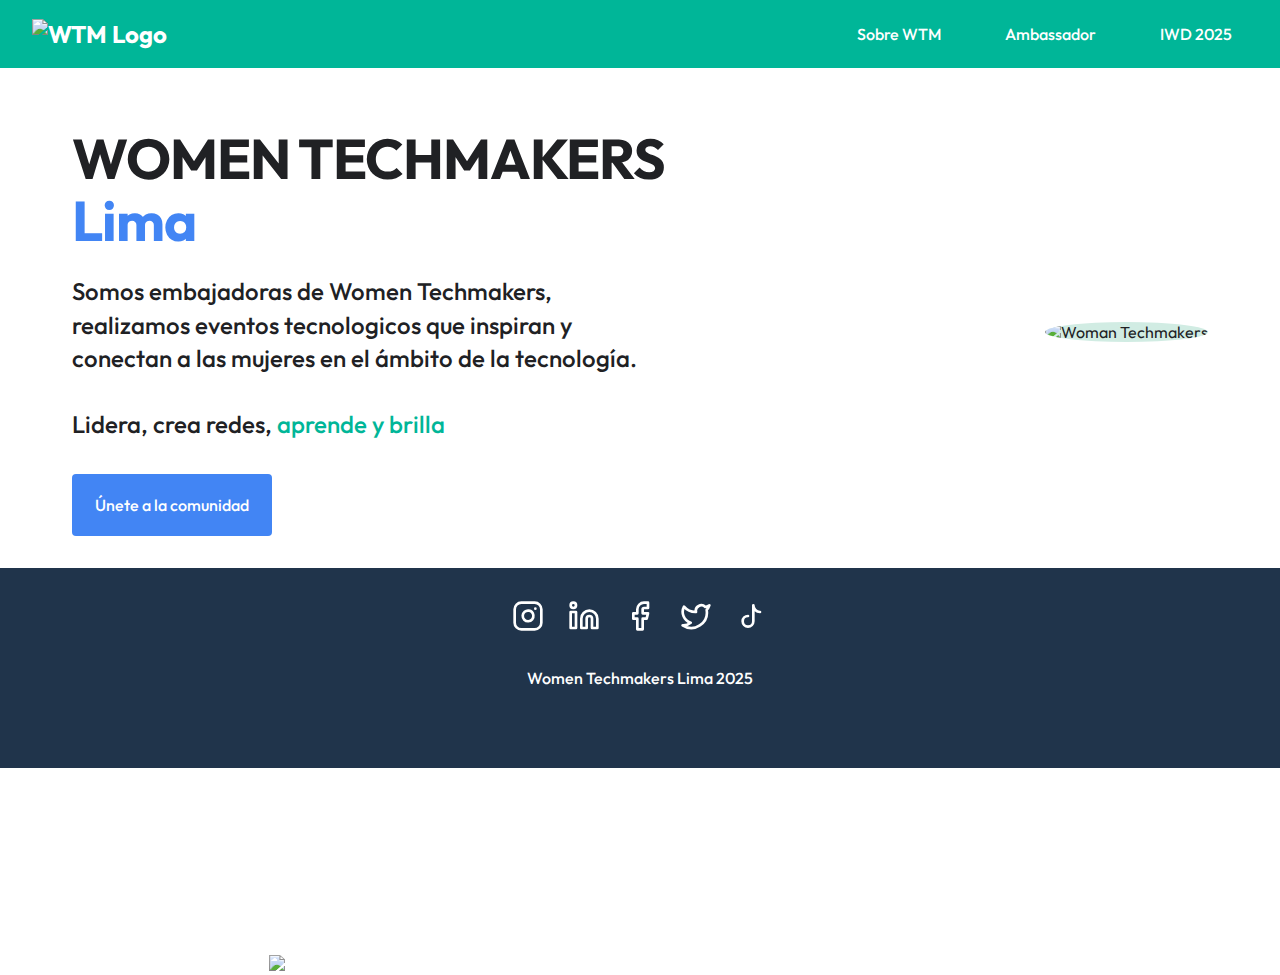
==== commit 9d46302c: "Changes website" ====
--- a/index.html
+++ b/index.html
@@ -1,80 +1,115 @@
 <!DOCTYPE html>
-<html lang="es-PE">
-    <head>
-        <meta charset="utf-8"/>
-        <title>Women Techmakers Lima</title>
-        <meta content="width=device-width, initial-scale=1" name="viewport"/>
-        <link href="./assets/css/style.css" rel="stylesheet" type="text/css"/>
-        <link href="https://fonts.googleapis.com" rel="preconnect"/>
-        <link href="https://fonts.gstatic.com" rel="preconnect" crossorigin="anonymous"/>
-        <script src="https://ajax.googleapis.com/ajax/libs/webfont/1.6.26/webfont.js" type="text/javascript"></script>
-        <script type="text/javascript">
-            WebFont.load({
-                google: {
-                    families: ["Open Sans:300,300italic,400,400italic,600,600italic,700,700italic,800,800italic"]
-                }
-            });
-        </script>
-        <script type="text/javascript">
-            !function(o, c) {
-                var n = c.documentElement
-                  , t = " w-mod-";
-                n.className += t + "js",
-                ("ontouchstart"in o || o.DocumentTouch && c instanceof DocumentTouch) && (n.className += t + "touch")
-            }(window, document);
-        </script>
-        <link href="./assets/images/WTM_icon.png" rel="shortcut icon" type="image/x-icon"/>
-        <link href="./assets/images/wtm_webicon.png" rel="apple-touch-icon"/>
-    </head>
-    <body class="body">
-        <div ActiveTab="IWD" class="hero">
-            <div data-collapse="medium" data-animation="default" data-duration="400" data-doc-height="1" data-easing="ease" data-easing2="ease" role="banner" class="nav w-nav">
-                <div class="nav-inner">
-                    <div class="nav-logo-wrap">
-                        <a href="/" aria-current="page" class="brand w-nav-brand w--current">
-                            <img src="./assets/images/WTM_logo.png" width="218" alt="" sizes="218px" />
-                        </a>
-                    </div>
-                    <div class="nav-menu-wrap">
-                        <nav role="navigation" class="nav-menu-2 w-nav-menu">
-                            <a href="https://developers.google.com/womentechmakers?hl=es-419" target="_blank" class="nav-link w-nav-link">Sobre WTM</a>
-                            <a href="/iwd-2025" class="nav-link w-nav-link">International Women's Day</a>
-                        </nav>
+<html lang="es">
 
-                        <nav class="menu-custom">
-                          <input type="checkbox" id="menu" class="menu-input">
-                          <label for="menu" class="menu-label"> ☰ </label>
-                          <ul class="menu-list">
-                            <a href="https://developers.google.com/womentechmakers?hl=es-419" target="_blank"><li>Sobre WTM</li></a>
-                            <a href="/iwd-2024"><li>International Women's Day</li></a>
-                          </ul>
-                        </nav>
-                    </div>
-                </div>
+<head>
+    <meta charset="UTF-8" />
+    <meta name="viewport" content="width=device-width, initial-scale=1.0" />
+    <title>Women Techmakers Lima</title>
+    <link href="https://fonts.googleapis.com/css2?family=Outfit:wght@300;400;600;700&display=swap" rel="stylesheet" />
+    <link href="./assets/images/WTM_icon.png" rel="shortcut icon" type="image/x-icon" />
+    <link href="./assets/images/wtm_webicon.png" rel="apple-touch-icon" />
+    <link rel="stylesheet" href="./assets/css/style.css" />
+</head>
+
+<body>
+    <!-- Navigation Bar -->
+    <nav>
+        <div class="logo">
+            <img src="https://i.ibb.co/PGxbbLVP/Imagen1.png" alt="WTM Logo" class="logo" />
+        </div>
+
+        <!-- Mobile Menu Button -->
+        <div class="hamburger-menu">
+            <div class="bar"></div>
+            <div class="bar"></div>
+            <div class="bar"></div>
+        </div>
+
+        <!-- Navigation Links -->
+        <div class="nav-links">
+            <a href="https://developers.google.com/womentechmakers?hl=es-419" target="_blank">Sobre WTM</a>
+            <a href="https://wtmlima.com/iwd-2025">Ambassador</a>
+            <a href="https://wtmlima.com/iwd-2025">IWD 2025</a>
+        </div>
+    </nav>
+
+    <main>
+        <!-- Hero Section -->
+        <section id="hero--org" class="hero">
+            <div class="hero-content">
+                <h1>
+                    WOMEN TECHMAKERS
+                    <span>Lima</span>
+                </h1>
+                <p>
+                    Somos embajadoras de Women Techmakers, realizamos eventos tecnologicos que inspiran y conectan a las
+                    mujeres en el ámbito de la tecnología.
+                </p>
+
+                <p>Lidera, crea redes, <span class="highlight">aprende y brilla</span></p>
+
+                <a href="https://wtmlima.com/iwd-2025" class="cta-button follow-btn" data-luma-action="checkout"
+                    data-luma-event-id="evt-6jPWXfTmnwtP3iH">
+                    Únete a la comunidad
+                </a>
             </div>
+
+            <div class="hero-image">
+                <img class="hero-photo" src="https://imgur.com/5LO2bLd.png" alt="Woman Techmakers" />
+            </div>
+        </section>
+
+    </main>
+
+    <footer class="footer">
+        <div class="footer-container">
+            <div class="social-links">
+                <a href="https://www.instagram.com/wtmlima/" target="_blank" aria-label="Instagram">
+                    <svg xmlns="http://www.w3.org/2000/svg" width="24" height="24" viewBox="0 0 24 24" fill="none"
+                        stroke="currentColor" stroke-width="2" stroke-linecap="round" stroke-linejoin="round">
+                        <rect x="2" y="2" width="20" height="20" rx="5" ry="5"></rect>
+                        <path d="M16 11.37A4 4 0 1 1 12.63 8 4 4 0 0 1 16 11.37z"></path>
+                        <line x1="17.5" y1="6.5" x2="17.51" y2="6.5"></line>
+                    </svg>
+                </a>
+                <a href="https://www.linkedin.com/company/women-techmakers-lima/" target="_blank" aria-label="LinkedIn">
+                    <svg xmlns="http://www.w3.org/2000/svg" width="24" height="24" viewBox="0 0 24 24" fill="none"
+                        stroke="currentColor" stroke-width="2" stroke-linecap="round" stroke-linejoin="round">
+                        <path d="M16 8a6 6 0 0 1 6 6v7h-4v-7a2 2 0 0 0-2-2 2 2 0 0 0-2 2v7h-4v-7a6 6 0 0 1 6-6z"></path>
+                        <rect x="2" y="9" width="4" height="12"></rect>
+                        <circle cx="4" cy="4" r="2"></circle>
+                    </svg>
+                </a>
+                <a href="https://facebook.com/womentechmakerslima" target="_blank" aria-label="Facebook">
+                    <svg xmlns="http://www.w3.org/2000/svg" width="24" height="24" viewBox="0 0 24 24" fill="none"
+                        stroke="currentColor" stroke-width="2" stroke-linecap="round" stroke-linejoin="round">
+                        <path d="M18 2h-3a5 5 0 0 0-5 5v3H7v4h3v8h4v-8h3l1-4h-4V7a1 1 0 0 1 1-1h3z"></path>
+                    </svg>
+                </a>
+                <a href="https://x.com/wtmlima" target="_blank" aria-label="Twitter/X">
+                    <svg xmlns="http://www.w3.org/2000/svg" width="24" height="24" viewBox="0 0 24 24" fill="none"
+                        stroke="currentColor" stroke-width="2" stroke-linecap="round" stroke-linejoin="round">
+                        <path
+                            d="M22 4s-.7 2.1-2 3.4c1.6 10-9.4 17.3-18 11.6 2.2.1 4.4-.6 6-2C3 15.5.5 9.6 3 5c2.2 2.6 5.6 4.1 9 4-.9-4.2 4-6.6 7-3.8 1.1 0 3-1.2 3-1.2z">
+                        </path>
+                    </svg>
+                </a>
+                <a href="https://www.tiktok.com/@wtm.lima" target="_blank" aria-label="TikTok">
+                    <svg xmlns="http://www.w3.org/2000/svg" width="24" height="24" viewBox="0 0 24 24" fill="none"
+                        stroke="currentColor" stroke-width="2" stroke-linecap="round" stroke-linejoin="round">
+                        <path d="M9 12a4 4 0 1 0 4 4V4a5 5 0 0 0 5 5"></path>
+                    </svg>
+                </a>
+            </div>
+            <p class="footer-text">Women Techmakers Lima 2025</p>
         </div>
-        <div class="section center">
-            <div data-w-id="6b220cb1-4b9c-7fb0-75b9-53ff4a6c35a2" style="-webkit-transform:translate3d(0, 30PX, 0) scale3d(1, 1, 1) rotateX(0) rotateY(0) rotateZ(0) skew(0, 0);-moz-transform:translate3d(0, 30PX, 0) scale3d(1, 1, 1) rotateX(0) rotateY(0) rotateZ(0) skew(0, 0);-ms-transform:translate3d(0, 30PX, 0) scale3d(1, 1, 1) rotateX(0) rotateY(0) rotateZ(0) skew(0, 0);transform:translate3d(0, 30PX, 0) scale3d(1, 1, 1) rotateX(0) rotateY(0) rotateZ(0) skew(0, 0)" class="hero-content">
-                <h1 class="heading-3">
-                    Women Techmakers<br/>LIMA
-                </h1>
-                <h4 class="hero-subhead">Comunidad de embajadoras que buscan incentivar a más chicas que participen, compartan y difundan experiencias en el mundo de la tecnología</h4>
-                <div class="div-block-13">
-                    <a href="https://www.facebook.com/womentechmakerslima" target="_blank" class="w-inline-block">
-                        <img src="https://assets-global.website-files.com/65d6790ac6919b837bdfab80/65d7782915ef2c7e653041ec_facebook-icon-white-png.png" loading="lazy" sizes="34px" srcset="https://assets-global.website-files.com/65d6790ac6919b837bdfab80/65d7782915ef2c7e653041ec_facebook-icon-white-png-p-500.png 500w, https://assets-global.website-files.com/65d6790ac6919b837bdfab80/65d7782915ef2c7e653041ec_facebook-icon-white-png-p-800.png 800w, https://assets-global.website-files.com/65d6790ac6919b837bdfab80/65d7782915ef2c7e653041ec_facebook-icon-white-png-p-1080.png 1080w, https://assets-global.website-files.com/65d6790ac6919b837bdfab80/65d7782915ef2c7e653041ec_facebook-icon-white-png.png 2143w" alt="" class="image-6"/>
-                    </a>
-                    <a href="https://twitter.com/WTMLima" target="_blank" class="w-inline-block">
-                        <img src="https://assets-global.website-files.com/65d6790ac6919b837bdfab80/65d7786a42ea4970878aa964_x-social-media-white-round-icon.png" loading="lazy" alt="" class="image-6"/>
-                    </a>
-                    <a href="https://www.instagram.com/wtmlima/" target="_blank" class="w-inline-block">
-                        <img src="https://assets-global.website-files.com/65d6790ac6919b837bdfab80/65d7964b72df82b72f69204e_pngkey.com-corao-png-1075251.png" loading="lazy" sizes="34px" srcset="https://assets-global.website-files.com/65d6790ac6919b837bdfab80/65d7964b72df82b72f69204e_pngkey.com-corao-png-1075251-p-500.png 500w, https://assets-global.website-files.com/65d6790ac6919b837bdfab80/65d7964b72df82b72f69204e_pngkey.com-corao-png-1075251.png 616w" alt="" class="image-7"/>
-                    </a>
-                    <a href="https://www.linkedin.com/company/women-techmakers-lima/" target="_blank" class="w-inline-block">
-                        <img src="https://assets-global.website-files.com/65d6790ac6919b837bdfab80/65d796ef55ea8599358a16ea_linkedin-icon-512x512-a7sf08js.png" loading="lazy" alt="" class="image-8"/>
-                    </a>
-                </div>
-            </div>
-            <img class="hero-image" src="https://assets-global.website-files.com/65d6790ac6919b837bdfab80/65d77c7e11fc1cf0a0018671_ad30f99d-ac88-4abd-b9fc-79e95b872fa8.jpg" width="Auto" height="Auto" alt="" style="-webkit-transform:translate3d(0, 60PX, 0) scale3d(1, 1, 1) rotateX(0) rotateY(0) rotateZ(0) skew(0, 0);-moz-transform:translate3d(0, 60PX, 0) scale3d(1, 1, 1) rotateX(0) rotateY(0) rotateZ(0) skew(0, 0);-ms-transform:translate3d(0, 60PX, 0) scale3d(1, 1, 1) rotateX(0) rotateY(0) rotateZ(0) skew(0, 0);transform:translate3d(0, 60PX, 0) scale3d(1, 1, 1) rotateX(0) rotateY(0) rotateZ(0) skew(0, 0)" sizes="(max-width: 479px) 80vw, (max-width: 991px) 53vw, 35vw" data-w-id="77e69727-c455-8e07-0990-833a661c94ea" srcset="https://assets-global.website-files.com/65d6790ac6919b837bdfab80/65d77c7e11fc1cf0a0018671_ad30f99d-ac88-4abd-b9fc-79e95b872fa8-p-500.jpg 500w, https://assets-global.website-files.com/65d6790ac6919b837bdfab80/65d77c7e11fc1cf0a0018671_ad30f99d-ac88-4abd-b9fc-79e95b872fa8.jpg 737w"/>
-        </div>
-    </body>
-</html>
+
+        <img class="speakers-girl" src="https://i.ibb.co/VYnHfNwk/iwd-2025-brand-girl.png"
+            alt="Illustration of a girl" />
+    </footer>
+
+    <script id="luma-checkout" src="https://embed.lu.ma/checkout-button.js"></script>
+    <script src="./assets/js/iwd-2025.js"></script>
+</body>
+
+</html>--- a/assets/css/style.css
+++ b/assets/css/style.css
@@ -1,3476 +1,1015 @@
-html {
-  -ms-text-size-adjust: 100%;
-  -webkit-text-size-adjust: 100%;
-  font-family: sans-serif;
-}
-
+/* -------------------------- */
+/* Global Styles */
+/* -------------------------- */
+* {
+	margin: 0;
+	padding: 0;
+	box-sizing: border-box;
+	font-family: 'Outfit', sans-serif;
+}
+
+:root {
+	--primary-green: #00b698;
+	--primary-blue: #4285f4;
+	--symbol-green: #00dba2;
+	--dark-blue: #1a237e;
+	--light-green: #d1ece3;
+	--text-color: #202124;
+
+	--fs-xl: 6rem;
+	--fs-lg: 3.5rem;
+	--fs-md: 2.5rem;
+	--fs-sm: 1.5rem;
+	--fs-xs: 1rem;
+}
+
+html,
 body {
-  margin: 0;
-}
-
-article, aside, details, figcaption, figure, footer, header, hgroup, main, menu, nav, section, summary {
-  display: block;
-}
-
-audio, canvas, progress, video {
-  vertical-align: baseline;
-  display: inline-block;
-}
-
-audio:not([controls]) {
-  height: 0;
-  display: none;
-}
-
-[hidden], template {
-  display: none;
-}
-
-a {
-  background-color: rgba(0, 0, 0, 0);
-}
-
-a:active, a:hover {
-  outline: 0;
-}
-
-abbr[title] {
-  border-bottom: 1px dotted;
-}
-
-b, strong {
-  font-weight: bold;
-}
-
-dfn {
-  font-style: italic;
-}
-
-h1 {
-  margin: .67em 0;
-  font-size: 2em;
-}
-
-mark {
-  color: #000;
-  background: #ff0;
-}
-
-small {
-  font-size: 80%;
-}
-
-sub, sup {
-  vertical-align: baseline;
-  font-size: 75%;
-  line-height: 0;
-  position: relative;
-}
-
-sup {
-  top: -.5em;
-}
-
-sub {
-  bottom: -.25em;
-}
-
-img {
-  border: 0;
-}
-
-svg:not(:root) {
-  overflow: hidden;
-}
-
-figure {
-  margin: 1em 40px;
-}
-
-hr {
-  box-sizing: content-box;
-  height: 0;
-}
-
-pre {
-  overflow: auto;
-}
-
-code, kbd, pre, samp {
-  font-family: monospace;
-  font-size: 1em;
-}
-
-button, input, optgroup, select, textarea {
-  color: inherit;
-  font: inherit;
-  margin: 0;
-}
-
-button {
-  overflow: visible;
-}
-
-button, select {
-  text-transform: none;
-}
-
-button, html input[type="button"], input[type="reset"] {
-  -webkit-appearance: button;
-  cursor: pointer;
-}
-
-button[disabled], html input[disabled] {
-  cursor: default;
-}
-
-button::-moz-focus-inner, input::-moz-focus-inner {
-  border: 0;
-  padding: 0;
-}
-
-input {
-  line-height: normal;
-}
-
-input[type="checkbox"], input[type="radio"] {
-  box-sizing: border-box;
-  padding: 0;
-}
-
-input[type="number"]::-webkit-inner-spin-button, input[type="number"]::-webkit-outer-spin-button {
-  height: auto;
-}
-
-input[type="search"] {
-  -webkit-appearance: none;
-}
-
-input[type="search"]::-webkit-search-cancel-button, input[type="search"]::-webkit-search-decoration {
-  -webkit-appearance: none;
-}
-
-fieldset {
-  border: 1px solid silver;
-  margin: 0 2px;
-  padding: .35em .625em .75em;
-}
-
-legend {
-  border: 0;
-  padding: 0;
-}
-
-textarea {
-  overflow: auto;
-}
-
-optgroup {
-  font-weight: bold;
-}
-
-table {
-  border-collapse: collapse;
-  border-spacing: 0;
-}
-
-td, th {
-  padding: 0;
-}
-
-@font-face {
-  font-family: webflow-icons;
-  src: url("[data-uri]") format("truetype");
-  font-weight: normal;
-  font-style: normal;
-}
-
-[class^="w-icon-"], [class*=" w-icon-"] {
-  speak: none;
-  font-variant: normal;
-  text-transform: none;
-  -webkit-font-smoothing: antialiased;
-  -moz-osx-font-smoothing: grayscale;
-  font-style: normal;
-  font-weight: normal;
-  line-height: 1;
-  font-family: webflow-icons !important;
-}
-
-.w-icon-slider-right:before {
-  content: "î˜€";
-}
-
-.w-icon-slider-left:before {
-  content: "î˜";
-}
-
-.w-icon-nav-menu:before {
-  content: "≣";
-}
-
-.w-icon-arrow-down:before, .w-icon-dropdown-toggle:before {
-  content: "î˜ƒ";
-}
-
-.w-icon-file-upload-remove:before {
-  content: "î¤€";
-}
-
-.w-icon-file-upload-icon:before {
-  content: "î¤ƒ";
-}
-
-* {
-  box-sizing: border-box;
-}
-
-html {
-  height: 100%;
-}
-
-body {
-  min-height: 100%;
-  color: #333;
-  background-color: #fff;
-  margin: 0;
-  font-family: Arial, sans-serif;
-  font-size: 14px;
-  line-height: 20px;
-}
-
-img {
-  max-width: 100%;
-  vertical-align: middle;
-  display: inline-block;
-}
-
-html.w-mod-touch * {
-  background-attachment: scroll !important;
-}
-
-.w-block {
-  display: block;
-}
-
-.w-inline-block {
-  max-width: 100%;
-  display: inline-block;
-}
-
-.w-clearfix:before, .w-clearfix:after {
-  content: " ";
-  grid-area: 1 / 1 / 2 / 2;
-  display: table;
-}
-
-.w-clearfix:after {
-  clear: both;
-}
-
-.w-hidden {
-  display: none;
-}
-
-.w-button {
-  color: #fff;
-  line-height: inherit;
-  cursor: pointer;
-  background-color: #3898ec;
-  border: 0;
-  border-radius: 0;
-  padding: 9px 15px;
-  text-decoration: none;
-  display: inline-block;
-}
-
-input.w-button {
-  -webkit-appearance: button;
-}
-
-html[data-w-dynpage] [data-w-cloak] {
-  color: rgba(0, 0, 0, 0) !important;
-}
-
-.w-code-block {
-  margin: unset;
-}
-
-pre.w-code-block code {
-  all: inherit;
-}
-
-.w-webflow-badge, .w-webflow-badge * {
-  z-index: auto;
-  visibility: visible;
-  box-sizing: border-box;
-  width: auto;
-  height: auto;
-  max-height: none;
-  max-width: none;
-  min-height: 0;
-  min-width: 0;
-  float: none;
-  clear: none;
-  box-shadow: none;
-  opacity: 1;
-  direction: ltr;
-  font-family: inherit;
-  font-weight: inherit;
-  color: inherit;
-  font-size: inherit;
-  line-height: inherit;
-  font-style: inherit;
-  font-variant: inherit;
-  text-align: inherit;
-  letter-spacing: inherit;
-  -webkit-text-decoration: inherit;
-  text-decoration: inherit;
-  text-indent: 0;
-  text-transform: inherit;
-  text-shadow: none;
-  font-smoothing: auto;
-  vertical-align: baseline;
-  cursor: inherit;
-  white-space: inherit;
-  word-break: normal;
-  word-spacing: normal;
-  word-wrap: normal;
-  background: none;
-  border: 0 rgba(0, 0, 0, 0);
-  border-radius: 0;
-  margin: 0;
-  padding: 0;
-  list-style-type: disc;
-  transition: none;
-  display: block;
-  position: static;
-  top: auto;
-  bottom: auto;
-  left: auto;
-  right: auto;
-  overflow: visible;
-  transform: none;
-}
-
-.w-webflow-badge {
-  white-space: nowrap;
-  cursor: pointer;
-  box-shadow: 0 0 0 1px rgba(0, 0, 0, .1), 0 1px 3px rgba(0, 0, 0, .1);
-  visibility: visible !important;
-  z-index: 2147483647 !important;
-  color: #aaadb0 !important;
-  opacity: 1 !important;
-  width: auto !important;
-  height: auto !important;
-  background-color: #fff !important;
-  border-radius: 3px !important;
-  margin: 0 !important;
-  padding: 6px !important;
-  font-size: 12px !important;
-  line-height: 14px !important;
-  text-decoration: none !important;
-  display: inline-block !important;
-  position: fixed !important;
-  top: auto !important;
-  bottom: 12px !important;
-  left: auto !important;
-  right: 12px !important;
-  overflow: visible !important;
-  transform: none !important;
-}
-
-.w-webflow-badge > img {
-  visibility: visible !important;
-  opacity: 1 !important;
-  vertical-align: middle !important;
-  display: inline-block !important;
-}
-
-h1, h2, h3, h4, h5, h6 {
-  margin-bottom: 10px;
-  font-weight: bold;
-}
-
-h1 {
-  margin-top: 20px;
-  font-size: 38px;
-  line-height: 44px;
-}
-
-h2 {
-  margin-top: 20px;
-  font-size: 32px;
-  line-height: 36px;
-}
-
-h3 {
-  margin-top: 20px;
-  font-size: 24px;
-  line-height: 30px;
-}
-
-h4 {
-  margin-top: 10px;
-  font-size: 18px;
-  line-height: 24px;
-}
-
-h5 {
-  margin-top: 10px;
-  font-size: 14px;
-  line-height: 20px;
-}
-
-h6 {
-  margin-top: 10px;
-  font-size: 12px;
-  line-height: 18px;
-}
-
-p {
-  margin-top: 0;
-  margin-bottom: 10px;
-}
-
-blockquote {
-  border-left: 5px solid #e2e2e2;
-  margin: 0 0 10px;
-  padding: 10px 20px;
-  font-size: 18px;
-  line-height: 22px;
-}
-
-figure {
-  margin: 0 0 10px;
-}
-
-figcaption {
-  text-align: center;
-  margin-top: 5px;
-}
-
-ul, ol {
-  margin-top: 0;
-  margin-bottom: 10px;
-  padding-left: 40px;
-}
-
-.w-list-unstyled {
-  padding-left: 0;
-  list-style: none;
-}
-
-.w-embed:before, .w-embed:after {
-  content: " ";
-  grid-area: 1 / 1 / 2 / 2;
-  display: table;
-}
-
-.w-embed:after {
-  clear: both;
-}
-
-.w-video {
-  width: 100%;
-  padding: 0;
-  position: relative;
-}
-
-.w-video iframe, .w-video object, .w-video embed {
-  width: 100%;
-  height: 100%;
-  border: none;
+	height: 100%;
+	display: flex;
+	flex-direction: column;
+}
+
+/* -------------------------- */
+/* Navbar */
+/* -------------------------- */
+nav {
+	background-color: var(--primary-green);
+	padding: 1rem 2rem;
+	display: flex;
+	justify-content: space-between;
+	align-items: center;
+	color: white;
+	position: fixed;
+	width: 100%;
+	top: 0;
+	left: 0;
+	z-index: 1000;
+}
+
+.logo {
+	display: flex;
+	align-items: center;
+	gap: 0.5rem;
+	font-size: 1.5rem;
+	font-weight: bold;
+	width: 200px;
+}
+
+/* Navbar Links */
+.nav-links {
+	display: flex;
+	gap: 2rem;
+}
+
+.nav-links a {
+	color: white;
+	text-decoration: none;
+	font-weight: 500;
+	padding: 0.5rem 1rem;
+	border-radius: 5px;
+	transition: background-color 0.3s ease-in-out;
+}
+
+.nav-links a:hover {
+	background-color: rgba(255, 255, 255, 0.2);
+}
+
+/* Hamburger Menu */
+.hamburger-menu {
+	display: none;
+	flex-direction: column;
+	gap: 5px;
+	cursor: pointer;
+	position: relative;
+	z-index: 1100;
+}
+
+.bar {
+	width: 30px;
+	height: 4px;
+	background-color: white;
+	border-radius: 2px;
+	transition: all 0.3s ease-in-out;
+}
+
+section {
+	scroll-margin-top: 80px;
+}
+
+/* -------------------------- */
+/* Hero Section */
+/* -------------------------- */
+.hero {
+	display: flex;
+	justify-content: space-between;
+	align-items: center;
+	margin-bottom: 6rem;
+	gap: 2rem;
+	position: relative;
+	max-width: 1200px;
+	margin: 0 auto;
+	padding: 8rem 2rem 2rem;
+	color: var(--text-color);
+	position: relative;
+}
+
+.hero-content {
+	flex: 1;
+	max-width: 600px;
+	text-align: left;
+}
+
+.hero h1 {
+	font-size: var(--fs-lg);
+	font-weight: 700;
+	line-height: 1.1;
+	letter-spacing: -0.02em;
+	margin-bottom: 24px;
+  display: flex;
+  flex-direction: column;
+}
+
+.hero h1 span {
+	font-size: inherit;
+	font-weight: 700;
+	color: var(--primary-blue);
+}
+
+.hero p {
+	font-weight: 500;
+	font-size: 1.5rem;
+	line-height: 1.4;
+	margin-bottom: 32px;
+}
+
+.hero p .highlight {
+	color: var(--primary-green);
+	font-weight: 500;
+}
+
+/* Hero Image */
+.hero-photo {
+	position: relative;
+	width: 100%;
+	max-width: 450px;
+	height: auto;
+	border-radius: 50%;
+	object-fit: cover;
+	z-index: 1;
+	background-color: var(--light-green);
+}
+
+/* -------------------------- */
+/* Button */
+/* -------------------------- */
+.follow-btn {
+	align-items: center;
+	background-color: var(--primary-blue);
+	border-radius: 4px;
+	color: white;
+	display: flex;
+	font-size: 1rem;
+	font-weight: 500;
+	height: 62px;
+	justify-content: center;
+	margin-top: 16px;
+	padding: 16px;
+	text-decoration: none;
+	transition: background-color 0.3s;
+	width: 200px;
+}
+
+.follow-btn:hover {
+	background-color: #3367d6;
+}
+
+/* -------------------------- */
+/* Stats Section */
+/* -------------------------- */
+.stats {
+	display: flex;
+	justify-content: space-around;
+	margin-bottom: 6rem;
+	text-align: center;
+}
+
+.stat-item {
+	flex: 1;
+	padding: 1rem;
+}
+
+.stat-number {
+	font-size: var(--fs-lg);
+	font-weight: 700;
+	line-height: 1.1;
+}
+
+.stat-number .plus {
+	color: var(--symbol-green);
+}
+
+.stat-number .number {
+	color: var(--primary-blue);
+}
+
+.stat-description {
+	font-size: 1.1rem;
+	line-height: 1.4;
+	color: #1e1e1e;
+	font-weight: 300;
+}
+
+/* -------------------------- */
+/* Call to Action Section */
+/* -------------------------- */
+.cta-section {
+	text-align: center;
+	margin-bottom: 6rem;
+}
+
+.cta-section h2 {
+	font-weight: 400;
+	font-size: 3rem;
+	margin-bottom: 2rem;
+	color: var(--text-color);
+}
+
+.cta-section h2 .highlight {
+	color: var(--primary-green);
+}
+
+/* -------------------------- */
+/* Description Section */
+/* -------------------------- */
+.description {
+	text-align: center;
+	max-width: 800px;
+	margin: 0 auto 6rem;
+	font-size: 1.5rem;
+	line-height: 1.6;
+}
+
+.description .highlight {
+	color: var(--primary-green);
+	font-weight: 500;
+}
+
+.hashtag {
+	text-align: center;
+	color: var(--primary-blue);
+	font-size: 1.5rem;
+	font-weight: 500;
+	margin-top: 2rem;
+	margin-bottom: 4rem;
+}
+
+/* -------------------------- */
+/* Speakers Section */
+/* -------------------------- */
+.speakers {
+	width: 100%;
+	position: relative;
+	padding-top: 6rem;
+	padding-bottom: 9rem;
+	/* padding-bottom: 6rem; */
+	background-color: #d1ece3;
+	overflow: hidden;
+}
+
+.speakers-container {
+	max-width: 1200px;
+	min-height: 600px;
+	margin: 0 auto;
+	position: relative;
+}
+
+.speakers-title {
+	font-size: 3rem;
+	font-weight: 700;
+	color: var(--text-color);
+	position: relative;
+	margin-left: 2rem;
+}
+
+.speakers-arrow {
+	width: 120px;
+	position: absolute;
+	top: 20px;
+	left: 50%;
+	transform: translateX(-44%) rotateX(180deg);
+}
+
+.speakers-girl {
   position: absolute;
-  top: 0;
-  left: 0;
-}
-
-fieldset {
-  border: 0;
-  margin: 0;
-  padding: 0;
-}
-
-button, [type="button"], [type="reset"] {
-  cursor: pointer;
-  -webkit-appearance: button;
-  border: 0;
-}
-
-.w-form {
-  margin: 0 0 15px;
-}
-
-.w-form-done {
-  text-align: center;
-  background-color: #ddd;
-  padding: 20px;
-  display: none;
-}
-
-.w-form-fail {
-  background-color: #ffdede;
-  margin-top: 10px;
-  padding: 10px;
-  display: none;
-}
-
-label {
-  margin-bottom: 5px;
-  font-weight: bold;
-  display: block;
-}
-
-.w-input, .w-select {
-  width: 100%;
-  height: 38px;
-  color: #333;
-  vertical-align: middle;
-  background-color: #fff;
-  border: 1px solid #ccc;
-  margin-bottom: 10px;
-  padding: 8px 12px;
-  font-size: 14px;
-  line-height: 1.42857;
-  display: block;
-}
-
-.w-input:-moz-placeholder, .w-select:-moz-placeholder {
-  color: #999;
-}
-
-.w-input::-moz-placeholder, .w-select::-moz-placeholder {
-  color: #999;
-  opacity: 1;
-}
-
-.w-input::-webkit-input-placeholder, .w-select::-webkit-input-placeholder {
-  color: #999;
-}
-
-.w-input:focus, .w-select:focus {
-  border-color: #3898ec;
-  outline: 0;
-}
-
-.w-input[disabled], .w-select[disabled], .w-input[readonly], .w-select[readonly], fieldset[disabled] .w-input, fieldset[disabled] .w-select {
-  cursor: not-allowed;
-}
-
-.w-input[disabled]:not(.w-input-disabled), .w-select[disabled]:not(.w-input-disabled), .w-input[readonly], .w-select[readonly], fieldset[disabled]:not(.w-input-disabled) .w-input, fieldset[disabled]:not(.w-input-disabled) .w-select {
-  background-color: #eee;
-}
-
-textarea.w-input, textarea.w-select {
-  height: auto;
-}
-
-.w-select {
-  background-color: #f3f3f3;
-}
-
-.w-select[multiple] {
-  height: auto;
-}
-
-.w-form-label {
-  cursor: pointer;
-  margin-bottom: 0;
-  font-weight: normal;
-  display: inline-block;
-}
-
-.w-radio {
-  margin-bottom: 5px;
-  padding-left: 20px;
-  display: block;
-}
-
-.w-radio:before, .w-radio:after {
-  content: " ";
-  grid-area: 1 / 1 / 2 / 2;
-  display: table;
-}
-
-.w-radio:after {
-  clear: both;
-}
-
-.w-radio-input {
-  float: left;
-  margin: 3px 0 0 -20px;
-  line-height: normal;
-}
-
-.w-file-upload {
-  margin-bottom: 10px;
-  display: block;
-}
-
-.w-file-upload-input {
-  width: .1px;
-  height: .1px;
-  opacity: 0;
-  z-index: -100;
-  position: absolute;
-  overflow: hidden;
-}
-
-.w-file-upload-default, .w-file-upload-uploading, .w-file-upload-success {
-  color: #333;
-  display: inline-block;
-}
-
-.w-file-upload-error {
-  margin-top: 10px;
-  display: block;
-}
-
-.w-file-upload-default.w-hidden, .w-file-upload-uploading.w-hidden, .w-file-upload-error.w-hidden, .w-file-upload-success.w-hidden {
-  display: none;
-}
-
-.w-file-upload-uploading-btn {
-  cursor: pointer;
-  background-color: #fafafa;
-  border: 1px solid #ccc;
-  margin: 0;
-  padding: 8px 12px;
-  font-size: 14px;
-  font-weight: normal;
-  display: flex;
-}
-
-.w-file-upload-file {
-  background-color: #fafafa;
-  border: 1px solid #ccc;
-  flex-grow: 1;
-  justify-content: space-between;
-  margin: 0;
-  padding: 8px 9px 8px 11px;
-  display: flex;
-}
-
-.w-file-upload-file-name {
-  font-size: 14px;
-  font-weight: normal;
-  display: block;
-}
-
-.w-file-remove-link {
-  width: auto;
-  height: auto;
-  cursor: pointer;
-  margin-top: 3px;
-  margin-left: 10px;
-  padding: 3px;
-  display: block;
-}
-
-.w-icon-file-upload-remove {
-  margin: auto;
-  font-size: 10px;
-}
-
-.w-file-upload-error-msg {
-  color: #ea384c;
-  padding: 2px 0;
-  display: inline-block;
-}
-
-.w-file-upload-info {
-  padding: 0 12px;
-  line-height: 38px;
-  display: inline-block;
-}
-
-.w-file-upload-label {
-  cursor: pointer;
-  background-color: #fafafa;
-  border: 1px solid #ccc;
-  margin: 0;
-  padding: 8px 12px;
-  font-size: 14px;
-  font-weight: normal;
-  display: inline-block;
-}
-
-.w-icon-file-upload-icon, .w-icon-file-upload-uploading {
-  width: 20px;
-  margin-right: 8px;
-  display: inline-block;
-}
-
-.w-icon-file-upload-uploading {
-  height: 20px;
-}
-
-.w-container {
-  max-width: 940px;
-  margin-left: auto;
-  margin-right: auto;
-}
-
-.w-container:before, .w-container:after {
-  content: " ";
-  grid-area: 1 / 1 / 2 / 2;
-  display: table;
-}
-
-.w-container:after {
-  clear: both;
-}
-
-.w-container .w-row {
-  margin-left: -10px;
-  margin-right: -10px;
-}
-
-.w-row:before, .w-row:after {
-  content: " ";
-  grid-area: 1 / 1 / 2 / 2;
-  display: table;
-}
-
-.w-row:after {
-  clear: both;
-}
-
-.w-row .w-row {
-  margin-left: 0;
-  margin-right: 0;
-}
-
-.w-col {
-  float: left;
-  width: 100%;
-  min-height: 1px;
-  padding-left: 10px;
-  padding-right: 10px;
-  position: relative;
-}
-
-.w-col .w-col {
-  padding-left: 0;
-  padding-right: 0;
-}
-
-.w-col-1 {
-  width: 8.33333%;
-}
-
-.w-col-2 {
-  width: 16.6667%;
-}
-
-.w-col-3 {
-  width: 25%;
-}
-
-.w-col-4 {
-  width: 33.3333%;
-}
-
-.w-col-5 {
-  width: 41.6667%;
-}
-
-.w-col-6 {
-  width: 50%;
-}
-
-.w-col-7 {
-  width: 58.3333%;
-}
-
-.w-col-8 {
-  width: 66.6667%;
-}
-
-.w-col-9 {
-  width: 75%;
-}
-
-.w-col-10 {
-  width: 83.3333%;
-}
-
-.w-col-11 {
-  width: 91.6667%;
-}
-
-.w-col-12 {
-  width: 100%;
-}
-
-.w-hidden-main {
-  display: none !important;
-}
-
-@media screen and (max-width: 991px) {
-  .w-container {
-    max-width: 728px;
-  }
-
-  .w-hidden-main {
-    display: inherit !important;
-  }
-
-  .w-hidden-medium {
-    display: none !important;
-  }
-
-  .w-col-medium-1 {
-    width: 8.33333%;
-  }
-
-  .w-col-medium-2 {
-    width: 16.6667%;
-  }
-
-  .w-col-medium-3 {
-    width: 25%;
-  }
-
-  .w-col-medium-4 {
-    width: 33.3333%;
-  }
-
-  .w-col-medium-5 {
-    width: 41.6667%;
-  }
-
-  .w-col-medium-6 {
-    width: 50%;
-  }
-
-  .w-col-medium-7 {
-    width: 58.3333%;
-  }
-
-  .w-col-medium-8 {
-    width: 66.6667%;
-  }
-
-  .w-col-medium-9 {
-    width: 75%;
-  }
-
-  .w-col-medium-10 {
-    width: 83.3333%;
-  }
-
-  .w-col-medium-11 {
-    width: 91.6667%;
-  }
-
-  .w-col-medium-12 {
-    width: 100%;
-  }
-
-  .w-col-stack {
-    width: 100%;
-    left: auto;
-    right: auto;
-  }
-}
-
-@media screen and (max-width: 767px) {
-  .w-hidden-main, .w-hidden-medium {
-    display: inherit !important;
-  }
-
-  .w-hidden-small {
-    display: none !important;
-  }
-
-  .w-row, .w-container .w-row {
-    margin-left: 0;
-    margin-right: 0;
-  }
-
-  .w-col {
-    width: 100%;
-    left: auto;
-    right: auto;
-  }
-
-  .w-col-small-1 {
-    width: 8.33333%;
-  }
-
-  .w-col-small-2 {
-    width: 16.6667%;
-  }
-
-  .w-col-small-3 {
-    width: 25%;
-  }
-
-  .w-col-small-4 {
-    width: 33.3333%;
-  }
-
-  .w-col-small-5 {
-    width: 41.6667%;
-  }
-
-  .w-col-small-6 {
-    width: 50%;
-  }
-
-  .w-col-small-7 {
-    width: 58.3333%;
-  }
-
-  .w-col-small-8 {
-    width: 66.6667%;
-  }
-
-  .w-col-small-9 {
-    width: 75%;
-  }
-
-  .w-col-small-10 {
-    width: 83.3333%;
-  }
-
-  .w-col-small-11 {
-    width: 91.6667%;
-  }
-
-  .w-col-small-12 {
-    width: 100%;
-  }
-}
-
-@media screen and (max-width: 479px) {
-  .w-container {
-    max-width: none;
-  }
-
-  .w-hidden-main, .w-hidden-medium, .w-hidden-small {
-    display: inherit !important;
-  }
-
-  .w-hidden-tiny {
-    display: none !important;
-  }
-
-  .w-col {
-    width: 100%;
-  }
-
-  .w-col-tiny-1 {
-    width: 8.33333%;
-  }
-
-  .w-col-tiny-2 {
-    width: 16.6667%;
-  }
-
-  .w-col-tiny-3 {
-    width: 25%;
-  }
-
-  .w-col-tiny-4 {
-    width: 33.3333%;
-  }
-
-  .w-col-tiny-5 {
-    width: 41.6667%;
-  }
-
-  .w-col-tiny-6 {
-    width: 50%;
-  }
-
-  .w-col-tiny-7 {
-    width: 58.3333%;
-  }
-
-  .w-col-tiny-8 {
-    width: 66.6667%;
-  }
-
-  .w-col-tiny-9 {
-    width: 75%;
-  }
-
-  .w-col-tiny-10 {
-    width: 83.3333%;
-  }
-
-  .w-col-tiny-11 {
-    width: 91.6667%;
-  }
-
-  .w-col-tiny-12 {
-    width: 100%;
-  }
-}
-
-.w-widget {
-  position: relative;
-}
-
-.w-widget-map {
-  width: 100%;
-  height: 400px;
-}
-
-.w-widget-map label {
-  width: auto;
-  display: inline;
-}
-
-.w-widget-map img {
-  max-width: inherit;
-}
-
-.w-widget-map .gm-style-iw {
-  text-align: center;
-}
-
-.w-widget-map .gm-style-iw > button {
-  display: none !important;
-}
-
-.w-widget-twitter {
-  overflow: hidden;
-}
-
-.w-widget-twitter-count-shim {
-  vertical-align: top;
-  width: 28px;
-  height: 20px;
-  text-align: center;
-  background: #fff;
-  border: 1px solid #758696;
-  border-radius: 3px;
-  display: inline-block;
-  position: relative;
-}
-
-.w-widget-twitter-count-shim * {
-  pointer-events: none;
-  -webkit-user-select: none;
-  -ms-user-select: none;
-  user-select: none;
-}
-
-.w-widget-twitter-count-shim .w-widget-twitter-count-inner {
-  text-align: center;
-  color: #999;
-  font-family: serif;
-  font-size: 15px;
-  line-height: 12px;
-  position: relative;
-}
-
-.w-widget-twitter-count-shim .w-widget-twitter-count-clear {
-  display: block;
-  position: relative;
-}
-
-.w-widget-twitter-count-shim.w--large {
-  width: 36px;
-  height: 28px;
-}
-
-.w-widget-twitter-count-shim.w--large .w-widget-twitter-count-inner {
-  font-size: 18px;
-  line-height: 18px;
-}
-
-.w-widget-twitter-count-shim:not(.w--vertical) {
-  margin-left: 5px;
-  margin-right: 8px;
-}
-
-.w-widget-twitter-count-shim:not(.w--vertical).w--large {
-  margin-left: 6px;
-}
-
-.w-widget-twitter-count-shim:not(.w--vertical):before, .w-widget-twitter-count-shim:not(.w--vertical):after {
-  content: " ";
-  height: 0;
-  width: 0;
-  pointer-events: none;
-  border: solid rgba(0, 0, 0, 0);
-  position: absolute;
-  top: 50%;
-  left: 0;
-}
-
-.w-widget-twitter-count-shim:not(.w--vertical):before {
-  border-width: 4px;
-  border-color: rgba(117, 134, 150, 0) #5d6c7b rgba(117, 134, 150, 0) rgba(117, 134, 150, 0);
-  margin-top: -4px;
-  margin-left: -9px;
-}
-
-.w-widget-twitter-count-shim:not(.w--vertical).w--large:before {
-  border-width: 5px;
-  margin-top: -5px;
-  margin-left: -10px;
-}
-
-.w-widget-twitter-count-shim:not(.w--vertical):after {
-  border-width: 4px;
-  border-color: rgba(255, 255, 255, 0) #fff rgba(255, 255, 255, 0) rgba(255, 255, 255, 0);
-  margin-top: -4px;
-  margin-left: -8px;
-}
-
-.w-widget-twitter-count-shim:not(.w--vertical).w--large:after {
-  border-width: 5px;
-  margin-top: -5px;
-  margin-left: -9px;
-}
-
-.w-widget-twitter-count-shim.w--vertical {
-  width: 61px;
-  height: 33px;
-  margin-bottom: 8px;
-}
-
-.w-widget-twitter-count-shim.w--vertical:before, .w-widget-twitter-count-shim.w--vertical:after {
-  content: " ";
-  height: 0;
-  width: 0;
-  pointer-events: none;
-  border: solid rgba(0, 0, 0, 0);
-  position: absolute;
-  top: 100%;
-  left: 50%;
-}
-
-.w-widget-twitter-count-shim.w--vertical:before {
-  border-width: 5px;
-  border-color: #5d6c7b rgba(117, 134, 150, 0) rgba(117, 134, 150, 0);
-  margin-left: -5px;
-}
-
-.w-widget-twitter-count-shim.w--vertical:after {
-  border-width: 4px;
-  border-color: #fff rgba(255, 255, 255, 0) rgba(255, 255, 255, 0);
-  margin-left: -4px;
-}
-
-.w-widget-twitter-count-shim.w--vertical .w-widget-twitter-count-inner {
-  font-size: 18px;
-  line-height: 22px;
-}
-
-.w-widget-twitter-count-shim.w--vertical.w--large {
-  width: 76px;
-}
-
-.w-background-video {
-  height: 500px;
-  color: #fff;
-  position: relative;
-  overflow: hidden;
-}
-
-.w-background-video > video {
-  width: 100%;
-  height: 100%;
-  object-fit: cover;
-  z-index: -100;
-  background-position: 50%;
-  background-size: cover;
-  margin: auto;
-  position: absolute;
-  top: -100%;
-  bottom: -100%;
-  left: -100%;
-  right: -100%;
-}
-
-.w-background-video > video::-webkit-media-controls-start-playback-button {
-  -webkit-appearance: none;
-  display: none !important;
-}
-
-.w-background-video--control {
-  background-color: rgba(0, 0, 0, 0);
-  padding: 0;
-  position: absolute;
-  bottom: 1em;
-  right: 1em;
-}
-
-.w-background-video--control > [hidden] {
-  display: none !important;
-}
-
-.w-slider {
-  height: 300px;
-  text-align: center;
-  clear: both;
-  -webkit-tap-highlight-color: rgba(0, 0, 0, 0);
-  tap-highlight-color: rgba(0, 0, 0, 0);
-  background: #ddd;
-  position: relative;
-}
-
-.w-slider-mask {
-  z-index: 1;
-  height: 100%;
-  white-space: nowrap;
-  display: block;
-  position: relative;
-  left: 0;
-  right: 0;
-  overflow: hidden;
-}
-
-.w-slide {
-  vertical-align: top;
-  width: 100%;
-  height: 100%;
-  white-space: normal;
-  text-align: left;
-  display: inline-block;
-  position: relative;
-}
-
-.w-slider-nav {
-  z-index: 2;
-  height: 40px;
-  text-align: center;
-  -webkit-tap-highlight-color: rgba(0, 0, 0, 0);
-  tap-highlight-color: rgba(0, 0, 0, 0);
-  margin: auto;
-  padding-top: 10px;
-  position: absolute;
-  top: auto;
-  bottom: 0;
-  left: 0;
-  right: 0;
-}
-
-.w-slider-nav.w-round > div {
-  border-radius: 100%;
-}
-
-.w-slider-nav.w-num > div {
-  width: auto;
-  height: auto;
-  font-size: inherit;
-  line-height: inherit;
-  padding: .2em .5em;
-}
-
-.w-slider-nav.w-shadow > div {
-  box-shadow: 0 0 3px rgba(51, 51, 51, .4);
-}
-
-.w-slider-nav-invert {
-  color: #fff;
-}
-
-.w-slider-nav-invert > div {
-  background-color: rgba(34, 34, 34, .4);
-}
-
-.w-slider-nav-invert > div.w-active {
-  background-color: #222;
-}
-
-.w-slider-dot {
-  width: 1em;
-  height: 1em;
-  cursor: pointer;
-  background-color: rgba(255, 255, 255, .4);
-  margin: 0 3px .5em;
-  transition: background-color .1s, color .1s;
-  display: inline-block;
-  position: relative;
-}
-
-.w-slider-dot.w-active {
-  background-color: #fff;
-}
-
-.w-slider-dot:focus {
-  outline: none;
-  box-shadow: 0 0 0 2px #fff;
-}
-
-.w-slider-dot:focus.w-active {
-  box-shadow: none;
-}
-
-.w-slider-arrow-left, .w-slider-arrow-right {
-  width: 80px;
-  cursor: pointer;
-  color: #fff;
-  -webkit-tap-highlight-color: rgba(0, 0, 0, 0);
-  tap-highlight-color: rgba(0, 0, 0, 0);
-  -webkit-user-select: none;
-  -ms-user-select: none;
-  user-select: none;
-  margin: auto;
-  font-size: 40px;
-  position: absolute;
-  top: 0;
-  bottom: 0;
-  left: 0;
-  right: 0;
-  overflow: hidden;
-}
-
-.w-slider-arrow-left [class^="w-icon-"], .w-slider-arrow-right [class^="w-icon-"], .w-slider-arrow-left [class*=" w-icon-"], .w-slider-arrow-right [class*=" w-icon-"] {
-  position: absolute;
-}
-
-.w-slider-arrow-left:focus, .w-slider-arrow-right:focus {
-  outline: 0;
-}
-
-.w-slider-arrow-left {
-  z-index: 3;
-  right: auto;
-}
-
-.w-slider-arrow-right {
-  z-index: 4;
-  left: auto;
-}
-
-.w-icon-slider-left, .w-icon-slider-right {
-  width: 1em;
-  height: 1em;
-  margin: auto;
-  top: 0;
-  bottom: 0;
-  left: 0;
-  right: 0;
-}
-
-.w-slider-aria-label {
-  clip: rect(0 0 0 0);
-  height: 1px;
-  width: 1px;
-  border: 0;
-  margin: -1px;
-  padding: 0;
-  position: absolute;
-  overflow: hidden;
-}
-
-.w-slider-force-show {
-  display: block !important;
-}
-
-.w-dropdown {
-  text-align: left;
-  z-index: 900;
-  margin-left: auto;
-  margin-right: auto;
-  display: inline-block;
-  position: relative;
-}
-
-.w-dropdown-btn, .w-dropdown-toggle, .w-dropdown-link {
-  vertical-align: top;
-  color: #222;
-  text-align: left;
-  white-space: nowrap;
-  margin-left: auto;
-  margin-right: auto;
-  padding: 20px;
-  text-decoration: none;
-  position: relative;
-}
-
-.w-dropdown-toggle {
-  -webkit-user-select: none;
-  -ms-user-select: none;
-  user-select: none;
-  cursor: pointer;
-  padding-right: 40px;
-  display: inline-block;
-}
-
-.w-dropdown-toggle:focus {
-  outline: 0;
-}
-
-.w-icon-dropdown-toggle {
-  width: 1em;
-  height: 1em;
-  margin: auto 20px auto auto;
-  position: absolute;
-  top: 0;
-  bottom: 0;
-  right: 0;
-}
-
-.w-dropdown-list {
-  min-width: 100%;
-  background: #ddd;
-  display: none;
-  position: absolute;
-}
-
-.w-dropdown-list.w--open {
-  display: block;
-}
-
-.w-dropdown-link {
-  color: #222;
-  padding: 10px 20px;
-  display: block;
-}
-
-.w-dropdown-link.w--current {
-  color: #0082f3;
-}
-
-.w-dropdown-link:focus {
-  outline: 0;
-}
-
-@media screen and (max-width: 767px) {
-  .w-nav-brand {
-    padding-left: 10px;
-  }
-}
-
-.w-lightbox-backdrop {
-  cursor: auto;
-  letter-spacing: normal;
-  text-indent: 0;
-  text-shadow: none;
-  text-transform: none;
-  visibility: visible;
-  white-space: normal;
-  word-break: normal;
-  word-spacing: normal;
-  word-wrap: normal;
-  color: #fff;
-  text-align: center;
-  z-index: 2000;
-  opacity: 0;
-  -webkit-user-select: none;
-  -moz-user-select: none;
-  -webkit-tap-highlight-color: transparent;
-  background: rgba(0, 0, 0, .9);
-  outline: 0;
-  font-family: Helvetica Neue, Helvetica, Ubuntu, Segoe UI, Verdana, sans-serif;
-  font-size: 17px;
-  font-style: normal;
-  font-weight: 300;
-  line-height: 1.2;
-  list-style: disc;
-  position: fixed;
-  top: 0;
-  bottom: 0;
-  left: 0;
-  right: 0;
-  -webkit-transform: translate(0);
-}
-
-.w-lightbox-backdrop, .w-lightbox-container {
-  height: 100%;
-  -webkit-overflow-scrolling: touch;
-  overflow: auto;
-}
-
-.w-lightbox-content {
-  height: 100vh;
-  position: relative;
-  overflow: hidden;
-}
-
-.w-lightbox-view {
-  width: 100vw;
-  height: 100vh;
-  opacity: 0;
-  position: absolute;
-}
-
-.w-lightbox-view:before {
-  content: "";
-  height: 100vh;
-}
-
-.w-lightbox-group, .w-lightbox-group .w-lightbox-view, .w-lightbox-group .w-lightbox-view:before {
-  height: 86vh;
-}
-
-.w-lightbox-frame, .w-lightbox-view:before {
-  vertical-align: middle;
-  display: inline-block;
-}
-
-.w-lightbox-figure {
-  margin: 0;
-  position: relative;
-}
-
-.w-lightbox-group .w-lightbox-figure {
-  cursor: pointer;
-}
-
-.w-lightbox-img {
-  width: auto;
-  height: auto;
-  max-width: none;
-}
-
-.w-lightbox-image {
-  float: none;
-  max-width: 100vw;
-  max-height: 100vh;
-  display: block;
-}
-
-.w-lightbox-group .w-lightbox-image {
-  max-height: 86vh;
-}
-
-.w-lightbox-caption {
-  text-align: left;
-  text-overflow: ellipsis;
-  white-space: nowrap;
-  background: rgba(0, 0, 0, .4);
-  padding: .5em 1em;
-  position: absolute;
-  bottom: 0;
-  left: 0;
-  right: 0;
-  overflow: hidden;
-}
-
-.w-lightbox-embed {
-  width: 100%;
-  height: 100%;
-  position: absolute;
-  top: 0;
-  bottom: 0;
-  left: 0;
-  right: 0;
-}
-
-.w-lightbox-control {
-  width: 4em;
-  cursor: pointer;
-  background-position: center;
-  background-repeat: no-repeat;
-  background-size: 24px;
-  transition: all .3s;
-  position: absolute;
-  top: 0;
-}
-
-.w-lightbox-left {
-  background-image: url("[data-uri]");
-  display: none;
-  bottom: 0;
-  left: 0;
-}
-
-.w-lightbox-right {
-  background-image: url("[data-uri]");
-  display: none;
-  bottom: 0;
-  right: 0;
-}
-
-.w-lightbox-close {
-  height: 2.6em;
-  background-image: url("[data-uri]");
-  background-size: 18px;
-  right: 0;
-}
-
-.w-lightbox-strip {
-  white-space: nowrap;
-  padding: 0 1vh;
-  line-height: 0;
-  position: absolute;
-  bottom: 0;
-  left: 0;
-  right: 0;
-  overflow-x: auto;
-  overflow-y: hidden;
-}
-
-.w-lightbox-item {
-  width: 10vh;
-  box-sizing: content-box;
-  cursor: pointer;
-  padding: 2vh 1vh;
-  display: inline-block;
-  -webkit-transform: translate3d(0, 0, 0);
-}
-
-.w-lightbox-active {
-  opacity: .3;
-}
-
-.w-lightbox-thumbnail {
-  height: 10vh;
-  background: #222;
-  position: relative;
-  overflow: hidden;
-}
-
-.w-lightbox-thumbnail-image {
-  position: absolute;
-  top: 0;
-  left: 0;
-}
-
-.w-lightbox-thumbnail .w-lightbox-tall {
-  width: 100%;
-  top: 50%;
-  transform: translate(0, -50%);
-}
-
-.w-lightbox-thumbnail .w-lightbox-wide {
-  height: 100%;
-  left: 50%;
-  transform: translate(-50%);
-}
-
-.w-lightbox-spinner {
-  box-sizing: border-box;
-  width: 40px;
-  height: 40px;
-  border: 5px solid rgba(0, 0, 0, .4);
-  border-radius: 50%;
-  margin-top: -20px;
-  margin-left: -20px;
-  animation: .8s linear infinite spin;
-  position: absolute;
-  top: 50%;
-  left: 50%;
-}
-
-.w-lightbox-spinner:after {
-  content: "";
-  border: 3px solid rgba(0, 0, 0, 0);
-  border-bottom-color: #fff;
-  border-radius: 50%;
-  position: absolute;
-  top: -4px;
-  bottom: -4px;
-  left: -4px;
-  right: -4px;
-}
-
-.w-lightbox-hide {
-  display: none;
-}
-
-.w-lightbox-noscroll {
-  overflow: hidden;
-}
-
-@media (min-width: 768px) {
-  .w-lightbox-content {
-    height: 96vh;
-    margin-top: 2vh;
-  }
-
-  .w-lightbox-view, .w-lightbox-view:before {
-    height: 96vh;
-  }
-
-  .w-lightbox-group, .w-lightbox-group .w-lightbox-view, .w-lightbox-group .w-lightbox-view:before {
-    height: 84vh;
-  }
-
-  .w-lightbox-image {
-    max-width: 96vw;
-    max-height: 96vh;
-  }
-
-  .w-lightbox-group .w-lightbox-image {
-    max-width: 82.3vw;
-    max-height: 84vh;
-  }
-
-  .w-lightbox-left, .w-lightbox-right {
-    opacity: .5;
-    display: block;
-  }
-
-  .w-lightbox-close {
-    opacity: .8;
-  }
-
-  .w-lightbox-control:hover {
-    opacity: 1;
-  }
-}
-
-.w-lightbox-inactive, .w-lightbox-inactive:hover {
-  opacity: 0;
-}
-
-.w-richtext:before, .w-richtext:after {
-  content: " ";
-  grid-area: 1 / 1 / 2 / 2;
-  display: table;
-}
-
-.w-richtext:after {
-  clear: both;
-}
-
-.w-richtext[contenteditable="true"]:before, .w-richtext[contenteditable="true"]:after {
-  white-space: initial;
-}
-
-.w-richtext ol, .w-richtext ul {
-  overflow: hidden;
-}
-
-.w-richtext .w-richtext-figure-selected.w-richtext-figure-type-video div:after, .w-richtext .w-richtext-figure-selected[data-rt-type="video"] div:after, .w-richtext .w-richtext-figure-selected.w-richtext-figure-type-image div, .w-richtext .w-richtext-figure-selected[data-rt-type="image"] div {
-  outline: 2px solid #2895f7;
-}
-
-.w-richtext figure.w-richtext-figure-type-video > div:after, .w-richtext figure[data-rt-type="video"] > div:after {
-  content: "";
-  display: none;
-  position: absolute;
-  top: 0;
-  bottom: 0;
-  left: 0;
-  right: 0;
-}
-
-.w-richtext figure {
-  max-width: 60%;
-  position: relative;
-}
-
-.w-richtext figure > div:before {
-  cursor: default !important;
-}
-
-.w-richtext figure img {
-  width: 100%;
-}
-
-.w-richtext figure figcaption.w-richtext-figcaption-placeholder {
-  opacity: .6;
-}
-
-.w-richtext figure div {
-  color: rgba(0, 0, 0, 0);
-  font-size: 0;
-}
-
-.w-richtext figure.w-richtext-figure-type-image, .w-richtext figure[data-rt-type="image"] {
-  display: table;
-}
-
-.w-richtext figure.w-richtext-figure-type-image > div, .w-richtext figure[data-rt-type="image"] > div {
-  display: inline-block;
-}
-
-.w-richtext figure.w-richtext-figure-type-image > figcaption, .w-richtext figure[data-rt-type="image"] > figcaption {
-  caption-side: bottom;
-  display: table-caption;
-}
-
-.w-richtext figure.w-richtext-figure-type-video, .w-richtext figure[data-rt-type="video"] {
-  width: 60%;
-  height: 0;
-}
-
-.w-richtext figure.w-richtext-figure-type-video iframe, .w-richtext figure[data-rt-type="video"] iframe {
-  width: 100%;
-  height: 100%;
-  position: absolute;
-  top: 0;
-  left: 0;
-}
-
-.w-richtext figure.w-richtext-figure-type-video > div, .w-richtext figure[data-rt-type="video"] > div {
-  width: 100%;
-}
-
-.w-richtext figure.w-richtext-align-center {
-  clear: both;
-  margin-left: auto;
-  margin-right: auto;
-}
-
-.w-richtext figure.w-richtext-align-center.w-richtext-figure-type-image > div, .w-richtext figure.w-richtext-align-center[data-rt-type="image"] > div {
-  max-width: 100%;
-}
-
-.w-richtext figure.w-richtext-align-normal {
-  clear: both;
-}
-
-.w-richtext figure.w-richtext-align-fullwidth {
-  width: 100%;
-  max-width: 100%;
-  text-align: center;
-  clear: both;
-  margin-left: auto;
-  margin-right: auto;
-  display: block;
-}
-
-.w-richtext figure.w-richtext-align-fullwidth > div {
-  padding-bottom: inherit;
-  display: inline-block;
-}
-
-.w-richtext figure.w-richtext-align-fullwidth > figcaption {
-  display: block;
-}
-
-.w-richtext figure.w-richtext-align-floatleft {
-  float: left;
-  clear: none;
-  margin-right: 15px;
-}
-
-.w-richtext figure.w-richtext-align-floatright {
-  float: right;
-  clear: none;
-  margin-left: 15px;
-}
-
-.w-nav {
-  z-index: 1000;
-  background: #ddd;
-  position: relative;
-}
-
-.w-nav:before, .w-nav:after {
-  content: " ";
-  grid-area: 1 / 1 / 2 / 2;
-  display: table;
-}
-
-.w-nav:after {
-  clear: both;
-}
-
-.w-nav-brand {
-  float: left;
-  color: #333;
-  text-decoration: none;
-  position: relative;
-}
-
-.w-nav-link {
-  vertical-align: top;
-  color: #222;
-  text-align: left;
-  margin-left: auto;
-  margin-right: auto;
-  padding: 20px;
-  text-decoration: none;
-  display: inline-block;
-  position: relative;
-}
-
-.w-nav-link.w--current {
-  color: #0082f3;
-}
-
-.w-nav-menu {
-  float: right;
-  position: relative;
-}
-
-[data-nav-menu-open] {
-  text-align: center;
-  min-width: 200px;
-  background: #c8c8c8;
-  position: absolute;
-  top: 100%;
-  left: 0;
-  right: 0;
-  overflow: visible;
-  display: block !important;
-}
-
-.w--nav-link-open {
-  display: block;
-  position: relative;
-}
-
-.w-nav-overlay {
-  width: 100%;
-  display: none;
-  position: absolute;
-  top: 100%;
-  left: 0;
-  right: 0;
-  overflow: hidden;
-}
-
-.w-nav-overlay [data-nav-menu-open] {
-  top: 0;
-}
-
-.w-nav[data-animation="over-left"] .w-nav-overlay {
-  width: auto;
-}
-
-.w-nav[data-animation="over-left"] .w-nav-overlay, .w-nav[data-animation="over-left"] [data-nav-menu-open] {
-  z-index: 1;
-  top: 0;
-  right: auto;
-}
-
-.w-nav[data-animation="over-right"] .w-nav-overlay {
-  width: auto;
-}
-
-.w-nav[data-animation="over-right"] .w-nav-overlay, .w-nav[data-animation="over-right"] [data-nav-menu-open] {
-  z-index: 1;
-  top: 0;
-  left: auto;
-}
-
-.w-nav-button {
-  float: right;
-  cursor: pointer;
-  -webkit-tap-highlight-color: rgba(0, 0, 0, 0);
-  tap-highlight-color: rgba(0, 0, 0, 0);
-  -webkit-user-select: none;
-  -ms-user-select: none;
-  user-select: none;
-  padding: 18px;
-  font-size: 24px;
-  display: none;
-  position: relative;
-}
-
-.w-nav-button:focus {
-  outline: 0;
-}
-
-.w-nav-button.w--open {
-  color: #fff;
-  background-color: #c8c8c8;
-}
-
-.w-nav[data-collapse="all"] .w-nav-menu {
-  display: none;
-}
-
-.w-nav[data-collapse="all"] .w-nav-button, .w--nav-dropdown-open, .w--nav-dropdown-toggle-open {
-  display: block;
-}
-
-.w--nav-dropdown-list-open {
-  position: static;
-}
-
-@media screen and (max-width: 991px) {
-  .w-nav[data-collapse="medium"] .w-nav-menu {
-    display: none;
-  }
-
-  .w-nav[data-collapse="medium"] .w-nav-button {
-    display: block;
-  }
-}
-
-@media screen and (max-width: 767px) {
-  .w-nav[data-collapse="small"] .w-nav-menu {
-    display: none;
-  }
-
-  .w-nav[data-collapse="small"] .w-nav-button {
-    display: block;
-  }
-
-  .w-nav-brand {
-    padding-left: 10px;
-  }
-}
-
-@media screen and (max-width: 479px) {
-  .w-nav[data-collapse="tiny"] .w-nav-menu {
-    display: none;
-  }
-
-  .w-nav[data-collapse="tiny"] .w-nav-button {
-    display: block;
-  }
-}
-
-.w-tabs {
-  position: relative;
-}
-
-.w-tabs:before, .w-tabs:after {
-  content: " ";
-  grid-area: 1 / 1 / 2 / 2;
-  display: table;
-}
-
-.w-tabs:after {
-  clear: both;
-}
-
-.w-tab-menu {
-  position: relative;
-}
-
-.w-tab-link {
-  vertical-align: top;
-  text-align: left;
-  cursor: pointer;
-  color: #222;
-  background-color: #ddd;
-  padding: 9px 30px;
-  text-decoration: none;
-  display: inline-block;
-  position: relative;
-}
-
-.w-tab-link.w--current {
-  background-color: #c8c8c8;
-}
-
-.w-tab-link:focus {
-  outline: 0;
-}
-
-.w-tab-content {
-  display: block;
-  position: relative;
-  overflow: hidden;
-}
-
-.w-tab-pane {
-  display: none;
-  position: relative;
-}
-
-.w--tab-active {
-  display: block;
-}
-
-@media screen and (max-width: 479px) {
-  .w-tab-link {
-    display: block;
-  }
-}
-
-.w-ix-emptyfix:after {
-  content: "";
-}
-
-@keyframes spin {
-  0% {
-    transform: rotate(0);
-  }
-
-  100% {
-    transform: rotate(360deg);
-  }
-}
-
-.w-dyn-empty {
-  background-color: #ddd;
-  padding: 10px;
-}
-
-.w-dyn-hide, .w-dyn-bind-empty, .w-condition-invisible {
-  display: none !important;
-}
-
-.wf-layout-layout {
-  display: grid;
-}
-
-:root {
-  --white: white;
-  --black: black;
-  --blue-violet: #6e2ed8;
-  --dim-grey: #6b6b6b;
-  --663399: #602bb6;
-  --deep-pink: #fc0a7e;
-  --medium-violet-red: #b32e6e;
-  --medium-slate-blue: #955df1;
-}
-
-.w-layout-hflex {
-  flex-direction: row;
-  align-items: flex-start;
-  display: flex;
-}
-
-h1 {
-  color: #fff;
-  margin-top: 20px;
-  margin-bottom: 10px;
-  font-size: 10vh;
-  font-weight: 700;
-  line-height: 10vh;
-}
-
-h2 {
-  color: #fff;
-  margin-top: 20px;
-  margin-bottom: 20px;
-  font-size: 38px;
-  font-weight: 700;
-  line-height: 48px;
-}
-
-h3 {
-  color: #6b6b6b;
-  margin-top: 10px;
-  margin-bottom: 25px;
-  font-size: 24px;
-  font-weight: 400;
-  line-height: 40px;
-}
-
-h4 {
-  color: #fff;
-  margin-top: 10px;
-  margin-bottom: 10px;
-  font-size: 18px;
-  font-weight: 700;
-  line-height: 24px;
-}
-
-p {
-  color: #6b6b6b;
-  margin-bottom: 10px;
-  font-size: 16px;
-  line-height: 30px;
-}
-
-a {
-  color: #000;
-  text-decoration: underline;
-}
-
-.section {
-  width: 100%;
-  height: auto;
-  flex-direction: column;
-  justify-content: center;
-  align-items: center;
-  display: none;
-}
-
-.section.center {
-  height: 100vh;
-  background-color: #fff;
-  background-image: linear-gradient(167deg, #fff, #4fc3f7 42%, #4285f4 100%, #4285f4 100%, #4285f4);
-  justify-content: center;
-  align-items: flex-start;
-  padding-top: 0;
-  display: flex;
-  position: relative;
-}
-
-.section.column {
-  height: auto;
-  justify-content: space-between;
-  padding: 15vh 10vw;
-  display: flex;
-}
-
-.section.column.devices {
-  height: auto;
-  flex-direction: column;
-  align-items: center;
-}
-
-.section.column.faq {
-  height: auto;
-  background-color: #000;
-  flex-direction: column;
-  align-items: center;
-}
-
-.section.cta {
-  height: 60vh;
-  background-color: #40089c;
-  justify-content: space-between;
-  align-items: center;
-  padding-left: 10vw;
-  padding-right: 10vw;
-  display: flex;
-}
-
-.section.full-img {
-  height: auto;
-  background-color: rgba(0, 0, 0, 0);
-  justify-content: center;
-  align-items: center;
-  margin-top: 0;
-  margin-bottom: 0;
-  padding-top: 60px;
-  padding-bottom: 60px;
-  display: flex;
-}
-
-.section.wide {
-  height: auto;
-  background-color: #1b1b1b;
-  flex-direction: column;
-  justify-content: center;
-  align-items: center;
-  padding-top: 10vh;
-  padding-bottom: 10vh;
-  display: none;
-}
-
-.section.wide.img {
-  background-color: #424242;
-  padding-bottom: 0;
-  display: none;
-}
-
-.section.wide.purple {
-  background-image: url("https://assets-global.website-files.com/65d6790ac6919b837bdfab80/65d6790ac6919b837bdfac06_wavy-bg.svg"), linear-gradient(135deg, #fc0a7e, #602bb6);
-  background-position: 50%, 0 0;
-  background-size: cover, auto;
-  padding-top: 15vh;
-  padding-bottom: 15vh;
-  display: none;
-}
-
-.section.grid-imgs {
-  height: 50vh;
-  flex-wrap: wrap;
-  justify-content: flex-start;
-  display: flex;
-}
-
-.col {
-  max-width: 50%;
-  border: 1px #000;
-  flex: 1;
-  justify-content: flex-start;
-  align-items: center;
-  padding-left: 0;
-  display: flex;
-}
-
-.col.sideimg {
-  width: 25vw;
-  flex: 0 auto;
-}
-
-.col.padding {
-  max-width: 50%;
-  border-style: none;
-  flex: 1;
-  padding-left: 9vw;
-  padding-right: 9vw;
-}
-
-.col.bg {
-  border-style: none;
-  align-items: flex-start;
-  overflow: hidden;
-}
-
-.col.vertical {
-  flex-direction: column;
-}
-
-.col.team {
-  flex-basis: 33%;
-}
-
-.col.img {
-  justify-content: center;
-}
-
-.hero {
-  z-index: 999999;
-  width: 100%;
-  height: auto;
-  text-transform: uppercase;
-  background-color: rgba(0, 0, 0, 0);
-  border: 1px #000;
-  padding: 0 10vw;
-  display: flex;
-  position: absolute;
-  top: 0;
-  left: 0;
-}
-
-.nav {
-  height: auto;
-  background-color: rgba(0, 0, 0, 0);
-  justify-content: space-between;
-  align-items: center;
-  display: flex;
-}
-
-.nav-inner {
-  width: 80vw;
-  border-bottom: 1px rgba(255, 255, 255, .1);
-  justify-content: space-between;
-  align-items: center;
-  padding-top: 0;
-  padding-bottom: 0;
-  display: flex;
-}
-
-.body {
-  background-color: rgba(0, 0, 0, 0);
-  font-family: "Open Sans", sans-serif;
-}
-
-.heading {
-  color: #fff;
-  margin-top: 10px;
-  margin-bottom: 0;
-  font-size: 10vh;
-  font-weight: 500;
-  line-height: 9vh;
-}
-
-.div-block-2 {
-  z-index: 80;
-  width: 80vw;
-  flex-direction: column;
-  align-items: flex-start;
-  display: flex;
-  position: relative;
-}
-
-.image {
-  height: 40px;
-  margin-bottom: 20px;
-}
-
-.feature-content {
-  width: 50vw;
-  max-width: 450px;
-  border: 1px #000;
-  flex: none;
-  padding-left: 4vw;
-  padding-right: 4vw;
-}
-
-.feature-content.mid {
-  width: 40vw;
-  max-width: 500px;
-}
-
-.feature-content.icons {
-  width: 33.33%;
-  max-width: none;
-  text-align: center;
-  flex-direction: column;
-  flex: none;
-  align-items: center;
-  padding-left: 30px;
-  padding-right: 30px;
-  display: flex;
-}
-
-.feature-content.icons.numbers {
-  width: 25%;
-}
-
-.heading-2 {
-  color: #fff;
-  margin-top: 20px;
-  margin-bottom: 40px;
-  font-size: 26px;
-  font-weight: 400;
-}
-
-.button {
-  color: #fff;
-  text-align: center;
-  background-color: #4285f4;
-  border-radius: 3px;
-  margin-right: 0;
-  padding: 20px 40px;
-  font-size: 16px;
-  font-weight: 600;
-  line-height: 26px;
-  transition: background-color .5s cubic-bezier(.789, .159, .25, 1), color .2s cubic-bezier(.789, .159, .25, 1);
-  display: inline-block;
-}
-
-.button:hover {
-  color: #6b6b6b;
-  background-color: #fff;
-}
-
-.button.outline {
-  color: #5a5a5a;
-  background-color: rgba(0, 0, 0, 0);
-  border: 1px solid #6e6e6e;
-  margin-left: 10px;
-}
-
-.button.contact {
-  background-color: rgba(0, 0, 0, 0);
-  margin-left: 10px;
-  box-shadow: inset 0 0 0 2px rgba(255, 255, 255, .2);
-}
-
-.button.contact:hover {
-  color: #fff;
-  box-shadow: inset 0 0 0 2px #fff;
-}
-
-.button.top {
-  margin-left: 30px;
-  padding: 20px 35px;
-  font-size: 16px;
-}
-
-.button.form-button {
-  border-top-left-radius: 0;
-  border-bottom-left-radius: 0;
-  transition-timing-function: cubic-bezier(.215, .61, .355, 1), cubic-bezier(.215, .61, .355, 1);
-}
-
-.button.form-button:hover {
-  color: #fff;
-  background-color: #000;
-}
-
-.h2 {
-  color: #fff;
-  margin-bottom: 30px;
-  font-size: 44px;
-  font-weight: 300;
-  line-height: 56px;
-}
-
-.p {
-  color: #6b6b6b;
-  font-size: 16px;
-  line-height: 30px;
-}
-
-.p.list {
-  margin-bottom: 0;
-}
-
-.div-block-3 {
-  height: 8600px;
-  background-image: url("https://assets-global.website-files.com/65d6790ac6919b837bdfab80/65d6790ac6919b837bdfabcf_richard-01.jpg");
-  background-position: 50% 0;
-  background-repeat: no-repeat;
-  background-size: 100vw;
-}
-
-.div-block-3._02 {
-  background-image: url("https://assets-global.website-files.com/65d6790ac6919b837bdfab80/65d6790ac6919b837bdfabd0_richard-02.jpg");
-  background-size: 100vw;
-}
-
-.div-block-3._03 {
-  height: 6000px;
-  background-image: url("https://assets-global.website-files.com/65d6790ac6919b837bdfab80/65d6790ac6919b837bdfabd2_richard-03.jpg");
-  background-size: 100vw;
-}
-
-.div-block-4 {
-  width: 65%;
-  max-width: 440px;
-  flex-direction: column;
-  align-items: center;
-  display: flex;
-}
-
-.div-block-4.left {
-  align-items: flex-start;
-  margin-bottom: 30px;
-}
-
-.img-device {
-  height: auto;
-  max-height: 450px;
-}
-
-.h3 {
-  color: #fff;
-  margin-bottom: 20px;
-  font-size: 20px;
-  font-weight: 500;
-}
-
-.paragraph {
-  color: #6b6b6b;
-  margin-bottom: 20px;
-  font-size: 16px;
-  line-height: 28px;
-}
-
-.div-block-5 {
-  text-align: center;
-  padding-top: 30px;
-  padding-bottom: 60px;
-}
-
-.wrapper {
-  width: 90%;
-  max-width: 1200px;
-  flex-direction: column;
-  justify-content: center;
-  align-items: center;
-  display: flex;
-}
-
-.wrapper.welcome {
-  z-index: 90;
-  width: 100vw;
-  align-items: flex-start;
-  position: relative;
-}
-
-.wrap {
-  max-width: 700px;
-  text-align: center;
-  padding-top: 20px;
-  padding-bottom: 40px;
-}
-
-.title {
-  color: #a8a8a8;
-  letter-spacing: 2px;
-  text-transform: uppercase;
-  border-bottom: 1px #2e2e2e;
-  padding-bottom: 5px;
-  font-size: 12px;
-  display: inline-block;
-}
-
-.title.white {
-  color: rgba(255, 255, 255, .6);
-  border-bottom-color: rgba(255, 255, 255, .4);
-}
-
-.image-2 {
-  flex: none;
-}
-
-.div-block-6 {
-  align-items: center;
-  display: flex;
-}
-
-.div-block-7 {
-  width: 100%;
-  justify-content: space-between;
-  align-items: flex-start;
-  padding-bottom: 100px;
-  display: flex;
-}
-
-.div-block-7.team {
-  flex-wrap: wrap;
-  justify-content: center;
-}
-
-.div-block-8 {
-  width: auto;
-  height: 150px;
-  flex-direction: column;
-  justify-content: space-between;
-  align-items: flex-end;
-  display: flex;
-}
-
-.button-wrap {
-  width: auto;
-  justify-content: center;
-  margin-top: 5vh;
-  padding-left: 0;
-  padding-right: 0;
-  display: flex;
-}
-
-.image-3 {
-  padding: 10px 30px 30px 0;
-}
-
-.thumb-food {
-  width: 100%;
-  height: 300px;
-  background-color: #c6ced3;
-  border-radius: 20px;
-}
-
-.thumb-food._01 {
-  background-image: url("https://assets-global.website-files.com/65d6790ac6919b837bdfab80/65d6790ac6919b837bdfabe0_bg-001.jpg");
-  background-position: 50%;
-  background-size: cover;
-  border-radius: 12px;
-}
-
-.thumb-food._02 {
-  background-image: url("https://assets-global.website-files.com/65d6790ac6919b837bdfab80/65d6790ac6919b837bdfabdf_bg-001.jpg");
-  background-position: 50%;
-  background-size: cover;
-}
-
-.thumb-food._03 {
-  background-image: url("https://assets-global.website-files.com/65d6790ac6919b837bdfab80/65d6790ac6919b837bdfabe6_bg-003.jpg");
-  background-position: 0 0;
-  background-size: cover;
-}
-
-.text-block {
-  color: #fff;
-}
-
-.h4 {
-  color: #fff;
-  margin-bottom: 10px;
-}
-
-.h4.faq {
-  margin-top: 20px;
-  margin-bottom: 10px;
-}
-
-.nav-link {
-  color: #424242;
-  flex: 0 auto;
-  margin-bottom: 20px;
-  margin-left: 15px;
-  margin-right: 15px;
-  padding-top: 40px;
-  padding-left: 0;
-  padding-right: 0;
-  font-family: Open Sans, sans-serif;
-  font-size: 16px;
-  font-weight: 400;
-}
-
-.nav-link:hover {
-  color: #424242;
-  box-shadow: inset 0 -5px #7f90f4;
-}
-
-.nav-menu {
-  height: auto;
-}
-
-.div-block-11 {
-  width: 100%;
-  height: 300px;
-  background-color: #acb1b4;
-  border-radius: 20px;
-}
-
-.ico {
-  height: 35px;
-  margin-right: 20px;
-}
-
-.div-block-12 {
-  margin-top: 50px;
-}
-
-._w-icon {
-  width: 56px;
-  height: 80px;
-  justify-content: center;
-  align-items: center;
-  margin-right: 20px;
-  display: flex;
-}
-
-.form {
-  justify-content: space-between;
-  align-items: center;
-  display: flex;
-}
-
-.field-newsletter {
-  width: 340px;
-  height: 80px;
-  color: #fff;
-  background-color: #300479;
-  border: 1px solid #300479;
-  border-radius: 10px;
-  margin-bottom: 0;
-  margin-right: 20px;
-  padding-left: 20px;
-  font-size: 16px;
-}
-
-._w-img {
-  flex: 1;
-  overflow: hidden;
-}
-
-.image-4 {
-  width: 100%;
-  display: block;
-}
-
-.icon {
-  height: 25px;
-}
-
-.nav-list {
-  justify-content: space-between;
-  margin-right: 30px;
-  display: flex;
-}
-
-.hero-image {
-  width: 35%;
-  height: auto;
-  object-fit: fill;
-  position: absolute;
-  bottom: auto;
-  right: 5vw;
-}
-
-.light-blue {
-  color: #9b68f0;
-}
-
-.black-text {
-  color: #000;
-}
-
-.hero-content {
-  z-index: 90;
-  width: 100%;
-  padding-left: 10vw;
-  padding-right: 10vh;
-  position: relative;
-}
-
-.feature-wrap {
-  width: 90vw;
-  border: 1px #000;
-  flex-direction: row;
-  justify-content: space-around;
-  align-items: center;
-  margin-top: 10vh;
-  margin-bottom: 10vh;
-  padding-left: 10vw;
-  padding-right: 10vw;
-  display: flex;
-}
-
-.feature-wrap.reverse {
-  flex-direction: row-reverse;
-}
-
-.feature-wrap.logos {
-  height: auto;
-  border-style: none;
-  padding-top: 5vh;
-  padding-bottom: 5vh;
-}
-
-.feature-wrap.icons {
-  justify-content: space-between;
-  padding-left: 0;
-  padding-right: 0;
-}
-
-.feature-image {
-  width: 50vw;
-  border: 1px #000;
-  justify-content: center;
-  align-items: center;
-  display: flex;
-}
-
-.black {
-  color: #000;
-}
-
-.hero-subhead {
-  max-width: 57%;
-  color: #fff;
-  text-transform: uppercase;
-  font-family: Open Sans, sans-serif;
-  font-size: 17px;
-  font-weight: 600;
-  line-height: 24px;
-}
-
-.bottom-image-wrap {
-  height: auto;
-  max-width: 100%;
-  display: none;
-  position: relative;
-  overflow: hidden;
-}
-
-.black-bar {
-  width: 100vw;
-  height: 100px;
-  background-color: #2a2326;
-  position: absolute;
-  top: 0;
-  left: 0;
-}
-
-.feature-icon {
-  height: 35px;
-  margin-bottom: 30px;
-}
-
-.purple {
-  color: #b32e6e;
-}
-
+  bottom: -75px;
+  left: 21%;
+  width: 180px;
+}
+
+.stars-container {
+	position: absolute;
+	width: 100%;
+	height: 100%;
+	top: 0;
+	left: 0;
+	pointer-events: none;
+}
+
+.star {
+	position: absolute;
+	font-size: 1.5rem;
+	color: #1a5745;
+	opacity: 0.5;
+	transform: rotate(var(--rotation));
+}
+
+/* Save the Date Cloud */
+.save-the-date {
+	position: absolute;
+	top: -50px;
+	right: 5%;
+	display: flex;
+	justify-content: center;
+	align-items: center;
+	width: fit-content;
+	transform: rotate(5deg);
+}
+
+.cloud-bg {
+	position: absolute;
+	width: 280px;
+	top: 0;
+	left: 50%;
+	transform: translateX(-50%);
+}
+
+.date-content {
+	position: relative;
+	text-align: center;
+	font-weight: bold;
+	font-size: 1.5rem;
+	color: #202124;
+	padding: 2rem 2rem;
+	transform: rotate(5deg);
+}
+
+.date-content .date {
+	color: #00b698;
+	font-size: 1.8rem;
+	font-weight: 700;
+}
+
+/* Speaker Button */
+.speakers-button {
+	position: relative;
+	display: block;
+	width: 100%;
+	margin: 20px auto;
+	max-width: 320px;
+	text-align: center;
+	background-color: var(--primary-green);
+	padding: 1rem;
+	font-size: 1.2rem;
+	border-radius: 8px;
+}
+
+.speakers-button:hover {
+	background-color: #0F7C67;
+}
+
+/* Speaker Cards */
+.speakers-list {
+	display: flex;
+	justify-content: center;
+	gap: 2rem;
+	margin-top: 3rem;
+	flex-wrap: wrap;
+}
+
+.speaker-card {
+	text-align: center;
+	max-width: 250px;
+	display: flex;
+	flex-direction: column;
+	align-items: center;
+}
+
+.speaker-card h3 {
+	font-size: 1.2rem;
+	font-weight: 600;
+	color: var(--text-color);
+	margin-top: 0.8rem;
+}
+
+.speaker-card p {
+	font-size: 1rem;
+	font-weight: 400;
+	color: var(--text-color);
+}
+
+.speaker-frame {
+	position: relative;
+	width: 250px;
+	height: 250px;
+	display: flex;
+	justify-content: center;
+	align-items: center;
+}
+
+.speaker-frame::before {
+	content: '';
+	background: url('https://i.ibb.co/NdmjzHw0/bg-speakers-iwd-2025.png') no-repeat center center;
+	background-size: cover;
+	position: absolute;
+	width: 100%;
+	height: 100%;
+	top: 0;
+	left: 0;
+	border-radius: 50%;
+}
+
+.speaker-border {
+	position: absolute;
+	width: 100%;
+	height: 100%;
+	z-index: 2;
+	border-radius: 50%;
+}
+
+.speaker-photo {
+	position: absolute;
+	width: 70%;
+	height: 70%;
+	object-fit: cover;
+	border-radius: 50%;
+	z-index: 1;
+}
+
+/* --------------------------------- */
+/* Ambassadors Section */
+/* --------------------------------- */
+.ambassadors {
+	width: 100%;
+	position: relative;
+	padding-top: 6rem;
+	padding-bottom: 6rem;
+	background-color: #c5ddf8;
+}
+
+.ambassadors-container {
+	max-width: 1200px;
+	margin: 0 auto;
+	position: relative;
+	padding-left: 2rem;
+	padding-right: 2rem;
+	min-height: 900px;
+}
+
+.ambassadors-title {
+	font-size: 3rem;
+	font-weight: 700;
+	color: var(--text-color);
+	position: relative;
+}
+
+/* Ambassadors List */
+.ambassadors-list {
+	display: flex;
+	justify-content: center;
+	gap: 2rem;
+	margin-top: 3rem;
+	flex-wrap: wrap;
+}
+
+.ambassador-card {
+	text-align: center;
+	max-width: 250px;
+}
+
+.ambassador-photo {
+	width: 100%;
+	border-radius: 50%;
+}
+
+.ambassador-card h3 {
+	font-size: 1.2rem;
+	font-weight: 600;
+	color: var(--text-color);
+	margin-top: 0.8rem;
+}
+
+.ambassador-card p {
+	font-size: 1rem;
+	font-weight: 400;
+	color: var(--text-color);
+}
+
+.ambassador-frame {
+	position: relative;
+	width: 250px;
+	height: 250px;
+	display: flex;
+	justify-content: center;
+	align-items: center;
+	margin: 0 auto;
+}
+
+.ambassador-frame::before {
+	content: '';
+	background: url('https://i.ibb.co/NdmjzHw0/bg-speakers-iwd-2025.png') no-repeat center center;
+	background-size: cover;
+	position: absolute;
+	width: 100%;
+	height: 100%;
+	top: 0;
+	left: 0;
+	border-radius: 50%;
+	z-index: 2;
+}
+
+.ambassador-photo {
+	position: absolute;
+	width: 70%;
+	height: 70%;
+	object-fit: cover;
+	border-radius: 50%;
+	z-index: 1;
+}
+
+/* Decorative Illustration */
+.ambassadors-illustration {
+	position: absolute;
+	bottom: -80px;
+	right: 5%;
+	width: 130px;
+}
+
+/* --------------------------------- */
+/* Sponsors Section */
+/* --------------------------------- */
+.sponsors {
+	width: 100%;
+	position: relative;
+	left: auto;
+	background-color: #e4c472;
+	padding-top: 6rem;
+	padding-bottom: 2rem;
+	text-align: center;
+}
+
+.sponsors-container {
+	max-width: 1200px;
+	margin: 0 auto;
+	text-align: center;
+}
+
+.sponsors-title {
+	font-size: 3rem;
+	font-weight: 700;
+	color: #202124;
+	margin-bottom: 3rem;
+}
+
+.sponsor-name {
+	font-size: 1rem;
+	font-weight: 500;
+	color: #202124;
+	margin-top: 0.5rem;
+}
+
+/* Sponsor Categories */
+.sponsor-category {
+	margin-bottom: 4rem;
+}
+
+.sponsor-tier {
+	font-size: 2rem;
+	font-weight: 700;
+	color: #202124;
+	margin-bottom: 1rem;
+}
+
+/* Adjust size based on sponsorship tier */
+.ada-lovelace .sponsor-tier {
+	font-size: 2.5rem;
+}
+
+.grace-hopper .sponsor-tier {
+	font-size: 2.2rem;
+}
+
+.margaret-hamilton .sponsor-tier {
+	font-size: 2rem;
+}
+
+/* Logos Grid */
+.sponsor-logos {
+	display: flex;
+	justify-content: center;
+	align-items: center;
+	gap: 2rem;
+	flex-wrap: wrap;
+	text-align: center;
+}
+
+.sponsor-logos img {
+	display: block;
+	transition: transform 0.3s ease-in-out;
+	width: auto;
+	height: auto;
+	object-fit: contain;
+}
+
+.sponsor-logos a {
+	text-decoration: none;
+}
+
+.sponsor-item {
+	display: flex;
+	flex-direction: column;
+	align-items: center;
+	text-align: center;
+}
+
+.sponsor-item a {
+	display: flex;
+	flex-direction: column;
+	align-items: center;
+	text-decoration: none;
+}
+
+.sponsor-name {
+	font-size: 1rem;
+	font-weight: 500;
+	color: #202124;
+	margin-top: 0.5rem;
+}
+
+.sponsor-logos img:hover {
+	transform: scale(1.05);
+}
+
+.ada-lovelace .sponsor-logos img {
+	max-width: 250px;
+	max-height: 100px;
+}
+
+.grace-hopper .sponsor-logos img {
+	max-width: 200px;
+	max-height: 80px;
+}
+
+.margaret-hamilton .sponsor-logos img {
+	max-width: 150px;
+	max-height: 60px;
+}
+
+.hedy-lamarr .sponsor-logos img {
+	max-width: 120px;
+	max-height: 50px;
+}
+
+.carol-shaw .sponsor-logos img {
+	max-width: 100px;
+	max-height: 40px;
+}
+
+/* Divider */
+.sponsors-divider {
+	height: 2px;
+	width: 60%;
+	background-color: #202124;
+	opacity: 0.3;
+	margin: 3rem auto;
+}
+
+/* Community and Individual Support */
+.sponsor-description {
+	font-size: 1.2rem;
+	font-weight: 500;
+	color: #202124;
+	margin-bottom: 1rem;
+}
+
+/* -------------------------- */
+/* Agenda Section */
+/* -------------------------- */
+.agenda {
+	width: 100%;
+	background-color: #d1ece3;
+	padding: 6rem 2rem;
+	text-align: center;
+}
+
+.agenda-container {
+	max-width: 1200px;
+	margin: 0 auto;
+}
+
+.agenda-title {
+	font-size: 3rem;
+	font-weight: 700;
+	color: #202124;
+	margin-bottom: 2rem;
+}
+
+.agenda iframe {
+	width: 100%;
+	min-height: 800px;
+	border: none;
+}
+
+.agenda-message {
+	font-size: 1.5rem;
+	font-weight: 500;
+	color: #20344b;
+	text-align: center;
+	margin-top: 1rem;
+}
+
+/* -------------------------- */
+/* Responsive Design */
+/* -------------------------- */
+@media (max-width: 768px) {
+	.hamburger-menu {
+		display: flex;
+	}
+
+	.nav-links {
+		display: none;
+		flex-direction: column;
+		position: absolute;
+		top: 60px;
+		right: 0;
+		background: var(--primary-green);
+		width: 100%;
+		text-align: center;
+		padding: 1rem 0;
+		box-shadow: 0 4px 6px rgba(0, 0, 0, 0.1);
+		z-index: 1000;
+	}
+
+	.nav-links a {
+		display: block;
+		padding: 1rem;
+	}
+
+	.nav-links.active {
+		display: flex;
+	}
+
+	/* Hero Section */
+	.hero {
+		display: flex;
+		flex-direction: column;
+		align-items: center;
+		justify-content: center;
+		text-align: center;
+		padding: 6rem 2rem 3rem;
+		margin: 0 auto;
+		max-width: 90%;
+	}
+
+	.hero h1 {
+		font-size: 65px;
+		word-break: break-word;
+		margin: 0 auto 1rem;
+		padding: 0 1rem;
+		text-align: center;
+	}
+
+	.hero p {
+		font-size: 1.2rem;
+		line-height: 1.5;
+		margin-bottom: 20px;
+		padding: 0 1rem;
+		text-align: center;
+	}
+
+	.hero-content {
+		width: 100%;
+		max-width: 600px;
+	}
+
+	.hero-photo {
+		width: 80%;
+		max-width: 350px;
+		height: auto;
+		object-fit: contain;
+		margin-bottom: 2rem;
+	}
+
+	.hero-arrow {
+		display: none;
+	}
+
+	/* CTA Button */
+	.cta-button {
+		display: block;
+		width: 100%;
+		margin: 0 auto;
+		max-width: 320px;
+		text-align: center;
+		padding: 1rem;
+		font-size: 1.2rem;
+		border-radius: 8px;
+	}
+
+	.cta-section {
+		width: 90%;
+		margin: 0 auto;
+	}
+
+	.cta-section h2 {
+		font-size: 2rem;
+	}
+
+	.description {
+		width: 90%;
+		margin: 0 auto;
+	}
+
+	/* Stats */
+	.stats {
+		display: flex;
+		flex-direction: column;
+		align-items: center;
+		gap: 2rem;
+		margin-bottom: 4rem;
+	}
+
+	.stat-item {
+		text-align: center;
+		width: 100%;
+	}
+
+	/* Speakers */
+	.speakers-list {
+		flex-direction: column;
+		align-items: center;
+	}
+
+	.save-the-date {
+		position: relative;
+		transform: translateX(50%) rotate(-5deg);
+		top: 15px;
+		display: flex;
+		flex-direction: column;
+		align-items: center;
+		z-index: 10;
+	}
+
+	.save-the-date img.cloud-bg {
+		width: 250px;
+	}
+
+	.speakers-arrow {
+		display: none;
+	}
+
+	.speakers-container {
+		min-height: 700px;
+	}
+
+	.speakers-girl {
+		width: 120px;
+		bottom: -175px;
+		/* bottom: -96px; */
+	}
+
+	/* Ambassadors */
+	.ambassadors-list {
+		flex-direction: column;
+		align-items: center;
+	}
+
+	.ambassadors-container {
+		min-height: 3070px;
+	}
+
+	.ambassadors-illustration {
+		right: 50%;
+		transform: translateX(50%);
+		width: 75px;
+		bottom: -80px;
+	}
+
+	/* Sponsors */
+	.sponsors-title {
+		font-size: 2rem;
+	}
+
+	.sponsor-tier {
+		font-size: 1.8rem;
+	}
+
+	.sponsor-logos {
+		gap: 1rem;
+	}
+
+	.sponsor-category.hedy-lamarr {
+		text-align: center;
+	}
+
+	.sponsor-category.hedy-lamarr .sponsor-logos {
+		flex-direction: column;
+		align-items: center;
+		gap: 1rem;
+	}
+
+	.hedy-lamarr .sponsor-logos img {
+		max-width: 250px;
+		max-height: 70px;
+	}
+}
+
+/* -------------------------- */
+/* Footer Styles */
+/* -------------------------- */
 .footer {
-  background-color: #1b1b1b;
-  justify-content: center;
-  align-items: center;
-  display: none;
-}
-
-.footer-link {
-  color: #6b6b6b;
-  margin-left: 15px;
-  margin-right: 15px;
-  font-size: 12px;
-  text-decoration: none;
-}
-
-.footer-link:hover {
-  color: #fff;
-}
-
-.footer-list {
-  padding-top: 29px;
-  padding-bottom: 29px;
-}
-
-.text-block-2 {
-  color: rgba(255, 255, 255, .3);
-  font-size: 12px;
-}
-
-.form-2 {
-  margin-top: 40px;
-  display: flex;
-}
-
-.input {
-  height: 70px;
-  clear: none;
-  color: #000;
-  background-color: #fff;
-  border-style: none;
-  border-top-left-radius: 3px;
-  border-bottom-left-radius: 3px;
-  flex: 0 auto;
-  margin-bottom: 0;
-  padding-left: 20px;
-  padding-right: 0;
-  transition: box-shadow .3s cubic-bezier(.215, .61, .355, 1);
-  box-shadow: inset 0 0 #fc0a7e;
-}
-
-.input:hover, .input:focus {
-  box-shadow: inset 0 0 0 2px #fc0a7e;
-}
-
-.input::-ms-input-placeholder {
-  color: #555;
-}
-
-.input::placeholder {
-  color: #555;
-}
-
-.arrow {
-  margin-left: auto;
-  margin-right: auto;
-  display: none;
-  position: absolute;
-  bottom: 30px;
-  left: 0;
-  right: 0;
-}
-
-.quote-slider {
-  width: 90vw;
-  height: 60vh;
-  background-color: rgba(0, 0, 0, 0);
-  margin-top: 10vh;
-}
-
-.slider-arrow {
-  color: #d6d6d6;
-}
-
-.quote-wrap {
-  width: 50vw;
-  text-align: center;
-  flex-direction: column;
-  justify-content: center;
-  align-items: center;
-  margin-left: auto;
-  margin-right: auto;
-  display: block;
-}
-
-.quote-attribution {
-  justify-content: center;
-  align-items: center;
-  display: flex;
-}
-
-.quote-dash {
-  width: 30px;
-  height: 1px;
-  background-color: #d3d3d3;
-  flex: none;
-  margin-bottom: 10px;
-  margin-left: 20px;
-  margin-right: 20px;
-}
-
-.quote-icon {
-  margin-bottom: 45px;
-}
-
-.slide-nav {
-  font-size: 7px;
-}
-
-.number {
-  font-size: 60px;
-  line-height: 90px;
-}
-
-.float {
-  width: 40vw;
-  height: 50vh;
-  border: 4px solid #09a4ec;
-  position: relative;
-  top: 200px;
-  left: 567px;
-}
-
-.nav-logo-wrap {
-  flex: none;
-}
-
-.image-licensing {
-  background-color: rgba(0, 0, 0, .05);
-  border: 1px solid rgba(0, 0, 0, .1);
-  margin-top: 30px;
-  margin-bottom: 30px;
-  padding: 15px;
-  line-height: 24px;
-}
-
-.image-licensing-wrap {
-  max-width: 600px;
-  flex: 1;
-}
-
-.heading-3 {
-  color: #fff;
-  font-family: Open Sans, sans-serif;
-  font-size: 49px;
-  line-height: 6vh;
-}
-
-.div-block-13 {
-  grid-column-gap: 12px;
-  grid-row-gap: 12px;
-  align-items: center;
-  padding-left: 0;
-  padding-right: 0;
-  display: flex;
-}
-
-.facebook {
-  width: 20px;
-  height: 20px;
-}
-
-.facebook-2 {
-  width: 32px;
-  height: 32px;
-  background-color: rgba(0, 0, 0, 0);
-  background-image: url("https://assets-global.website-files.com/65d6790ac6919b837bdfab80/65d7782915ef2c7e653041ec_facebook-icon-white-png.png");
-  background-position: 0 0;
-  background-size: cover;
-  background-attachment: scroll;
-}
-
-.x-twitter {
-  width: 32px;
-  height: 32px;
-  background-color: rgba(0, 0, 0, 0);
-  background-image: url("https://assets-global.website-files.com/65d6790ac6919b837bdfab80/65d7786a42ea4970878aa964_x-social-media-white-round-icon.png");
-  background-position: 0 0;
-  background-size: cover;
-}
-
-.image-5 {
-  width: auto;
-  height: 82vh;
-  padding-top: 10vh;
-}
-
-.flex-block {
-  width: 100vw;
-  height: 100vh;
-  flex-direction: column;
-  justify-content: center;
-  align-items: center;
-  display: flex;
-}
-
-.heading-4 {
-  color: #1e1f22;
-  font-size: 52px;
-  line-height: 60px;
-}
-
-.image-6 {
-  width: auto;
-  height: 34px;
-  max-height: 100%;
-  aspect-ratio: auto;
-  object-fit: contain;
-  position: static;
-}
-
-.image-7 {
-  width: auto;
-  height: 34px;
-  object-fit: cover;
-}
-
-.image-8 {
-  height: 34px;
-}
-
-@media screen and (max-width: 991px) {
-  h2 {
-    font-size: 34px;
-    line-height: 44px;
-  }
-
-  h3 {
-    font-size: 20px;
-    line-height: 32px;
-  }
-
-  .section.center {
-    height: auto;
-    flex-direction: column;
-    padding-top: 15vh;
-  }
-
-  .hero {
-    padding-left: 0;
-    padding-right: 0;
-  }
-
-  .nav, .nav-inner {
-    width: 100vw;
-  }
-
-  .nav-link {
-    color: #fff;
-    text-transform: uppercase;
-    padding-top: 20px;
-    font-family: Open Sans, sans-serif;
-  }
-
-  .nav-link:hover {
-    box-shadow: none;
-  }
-
-  .nav-menu {
-    position: absolute;
-  }
-
-  .hero-image {
-    width: 53%;
-    height: auto;
-    margin: 40px auto 7vw;
-    display: block;
-    position: relative;
-    top: auto;
-    bottom: 0;
-    left: 0;
-    right: 0;
-  }
-
-  .hero-content {
-    padding-left: 5vw;
-    padding-right: 5vw;
-  }
-
-  .feature-wrap {
-    margin-top: 5vh;
-    margin-bottom: 5vh;
-    padding-left: 0;
-    padding-right: 0;
-  }
-
-  .feature-wrap.logos {
-    margin-top: 5vh;
-    margin-bottom: 5vh;
-  }
-
-  .hero-subhead {
-    max-width: 100%;
-    font-size: 18px;
-    line-height: 31px;
-  }
-
-  .bottom-image-wrap {
-    height: auto;
-    background-image: none;
-  }
-
-  .feature-icon {
-    flex: none;
-  }
-
-  .quote-slider {
-    width: 100vw;
-    height: auto;
-    min-height: 500px;
-    padding-top: 50px;
-    padding-bottom: 50px;
-  }
-
-  .quote-wrap {
-    width: 70vw;
-  }
-
-  .menu-icon {
-    color: #424242;
-    font-size: 40px;
-  }
-
-  .menu-button.w--open {
-    background-color: rgba(0, 0, 0, 0);
-  }
-
-  .nav-menu-2 {
-    min-width: 240px;
-    background-color: rgba(0, 0, 0, .66);
-    padding-top: 20px;
-    padding-left: 20px;
-    padding-right: 20px;
-    display: flex;
-  }
-
-  .brand {
-    padding-left: 18px;
-  }
-
-  .heading-3 {
-    font-size: 8vw;
-    line-height: 9vh;
-  }
-
-  .image-5 {
-    width: 77vw;
-    height: auto;
-    padding-top: 5vh;
-  }
-
-  .heading-4 {
-    color: #202124;
-    font-size: 40px;
-    line-height: 48px;
-  }
-  .menu-custom {
-    display: block !important;
-  }
-}
-
-@media screen and (max-width: 767px) {
-  h2 {
-    font-size: 28px;
-    line-height: 38px;
-  }
-
-  .feature-content.icons {
-    width: auto;
-    text-align: left;
-    align-items: flex-start;
-    padding-bottom: 30px;
-    padding-left: 0;
-    padding-right: 0;
-  }
-
-  .feature-content.icons.numbers {
-    width: 50%;
-    flex: none;
-    align-items: center;
-  }
-
-  .button.form-button {
-    border-top-right-radius: 0;
-    border-bottom-left-radius: 3px;
-  }
-
-  .wrap {
-    width: 100%;
-    max-width: none;
-    flex-flow: column wrap;
-    justify-content: center;
-    align-items: center;
-    padding-left: 15vw;
-    padding-right: 15vw;
-    display: flex;
-  }
-
-  .hero-image {
-    margin-bottom: 10vw;
-  }
-
-  .hero-content {
-    margin-bottom: 5vh;
-  }
-
-  .feature-wrap {
-    flex-direction: row;
-  }
-
-  .feature-wrap.icons {
-    flex-flow: wrap;
-    display: block;
-  }
-
-  .feature-wrap.icons.numbers {
-    display: flex;
-  }
-
-  .footer-link {
-    margin-bottom: 10px;
-    display: inline-block;
-  }
-
-  .form-2 {
-    flex-direction: column;
-  }
-
-  .input {
-    text-align: center;
-    border-top-right-radius: 3px;
-    border-bottom-left-radius: 0;
-    padding-left: 22px;
-    padding-right: 22px;
-  }
-
-  .quote-attribution {
-    flex-direction: row;
-    align-items: center;
-  }
-
-  .menu-icon {
-    font-size: 30px;
-  }
-
-  .heading-3 {
-    margin-top: 60px;
-  }
-
-  .form-block {
-    width: 100%;
-  }
-
-  .heading-4 {
-    color: #202125;
-    font-family: Open Sans, sans-serif;
-    font-size: 40px;
-    font-weight: 600;
-    line-height: 48px;
-  }
-}
-
-@media screen and (max-width: 479px) {
-  h1 {
-    font-size: 60px;
-    line-height: 70px;
-  }
-
-  h3 {
-    font-size: 16px;
-  }
-
-  .section.center {
-    padding-bottom: 10vh;
-  }
-
-  .hero {
-    padding-left: 0;
-    padding-right: 0;
-  }
-
-  .nav-inner {
-    width: 100vw;
-  }
-
-  .feature-content {
-    width: auto;
-  }
-
-  .feature-content.icons.numbers {
-    text-align: center;
-    padding-left: 15px;
-    padding-right: 15px;
-  }
-
-  .button.contact {
-    width: 100%;
-    margin-top: 10px;
-    margin-left: 0;
-  }
-
-  .wrap {
-    padding-left: 5vw;
-    padding-right: 5vw;
-  }
-
-  .image-2 {
-    width: 100%;
-  }
-
-  .button-wrap {
-    width: 90vw;
-    flex-direction: column;
-  }
-
-  .hero-image {
-    width: 80%;
-    margin-top: 20px;
-  }
-
-  .feature-wrap, .feature-wrap.reverse {
-    flex-direction: column;
-  }
-
-  .feature-image {
-    width: auto;
-    margin-top: 30px;
-    margin-bottom: 30px;
-  }
-
-  .hero-subhead {
-    font-size: 16px;
-    line-height: 24px;
-  }
-
-  .feature-icon {
-    margin-bottom: 20px;
-  }
-
-  .form-2 {
-    width: 90vw;
-    flex-direction: column;
-  }
-
-  .quote-slider {
-    width: 100vw;
-    padding-left: 5vw;
-    padding-right: 5vw;
-  }
-
-  .slider-arrow {
-    font-size: 24px;
-  }
-
-  .left-arrow, .right-arrow {
-    width: 15vw;
-  }
-
-  .number {
-    font-size: 40px;
-  }
-
-  .heading-3 {
-    margin-top: 40px;
-    font-size: 42px;
-    line-height: 48px;
-  }
-
-  .image-5 {
-    width: 90vw;
-    height: auto;
-  }
-
-  .flex-block {
-    justify-content: flex-start;
-    padding-top: 100px;
-  }
-
-  .heading-4 {
-    color: #1d1e21;
-    font-family: Open Sans, sans-serif;
-    font-size: 32px;
-    font-weight: 600;
-    line-height: 40px;
-  }
-}
-.menu-custom {
-  display: none;
-}
-.menu-list {
-  display: none;
-}
-.menu-input {
-  display: none;
-}
-.menu-input:checked  ~ ul{
-  display: block;
-  position: absolute;
-  right: 18px;
-  width: 320px;
-}
-.menu-label {
-  box-sizing: border-box;
-  display: inline-block;
-  font-weight: bold;
-  text-align: center;
-  font-size: 24px;
-  padding: 18px;
-}
-
-.menu-list li {
-  display: block;
-  background: rgba(0, 0, 0, .72);
-  margin: 0;
-  padding: 20px;
-  list-style: none;
-  margin-bottom: 0.5px;
-  color: white;
-}
-.menu-list li:hover {
-  background-color: rgba(0, 0, 0, .2);
-  color: black;
-}
-.menu-list a {
-  text-decoration: none;
-}
-
-.menu-custom {
-  position: relative;
-}
+	width: 100%;
+	background-color: #20344b;
+	color: white;
+	padding: 2rem 0;
+	text-align: center;
+	min-height: 200px;
+}
+
+.footer-container {
+	max-width: 1200px;
+	margin: 0 auto;
+	display: flex;
+	flex-direction: column;
+	align-items: center;
+	gap: 1rem;
+}
+
+/* Social Media Icons */
+.social-links {
+	display: flex;
+	gap: 1.5rem;
+}
+
+.social-links a {
+	color: white;
+	transition: transform 0.3s ease, color 0.3s ease;
+}
+
+.social-links a:hover {
+	transform: scale(1.1);
+	color: #00dba2;
+}
+
+.social-links svg {
+	width: 32px;
+	height: 32px;
+}
+
+/* Footer Text */
+.footer-text {
+	font-size: 1rem;
+	font-weight: 500;
+	margin-top: 1rem;
+}
+
+/* Responsive Design */
+@media (max-width: 768px) {
+	.social-links {
+		gap: 1rem;
+	}
+
+	.social-links svg {
+		width: 28px;
+		height: 28px;
+	}
+
+	.footer-text {
+		font-size: 0.9rem;
+	}
+}
+
+/* -------------------------- */
+/* Animations */
+/* -------------------------- */
+@keyframes fadeInUp {
+	from {
+		opacity: 0;
+		transform: translateY(20px);
+	}
+
+	to {
+		opacity: 1;
+		transform: translateY(0);
+	}
+}
+
+.speaker-photo,
+.ambassador-photo {
+	width: 70%;
+	height: 70%;
+	object-fit: cover;
+	border-radius: 50%;
+	max-width: 175px;
+	max-height: 175px;
+}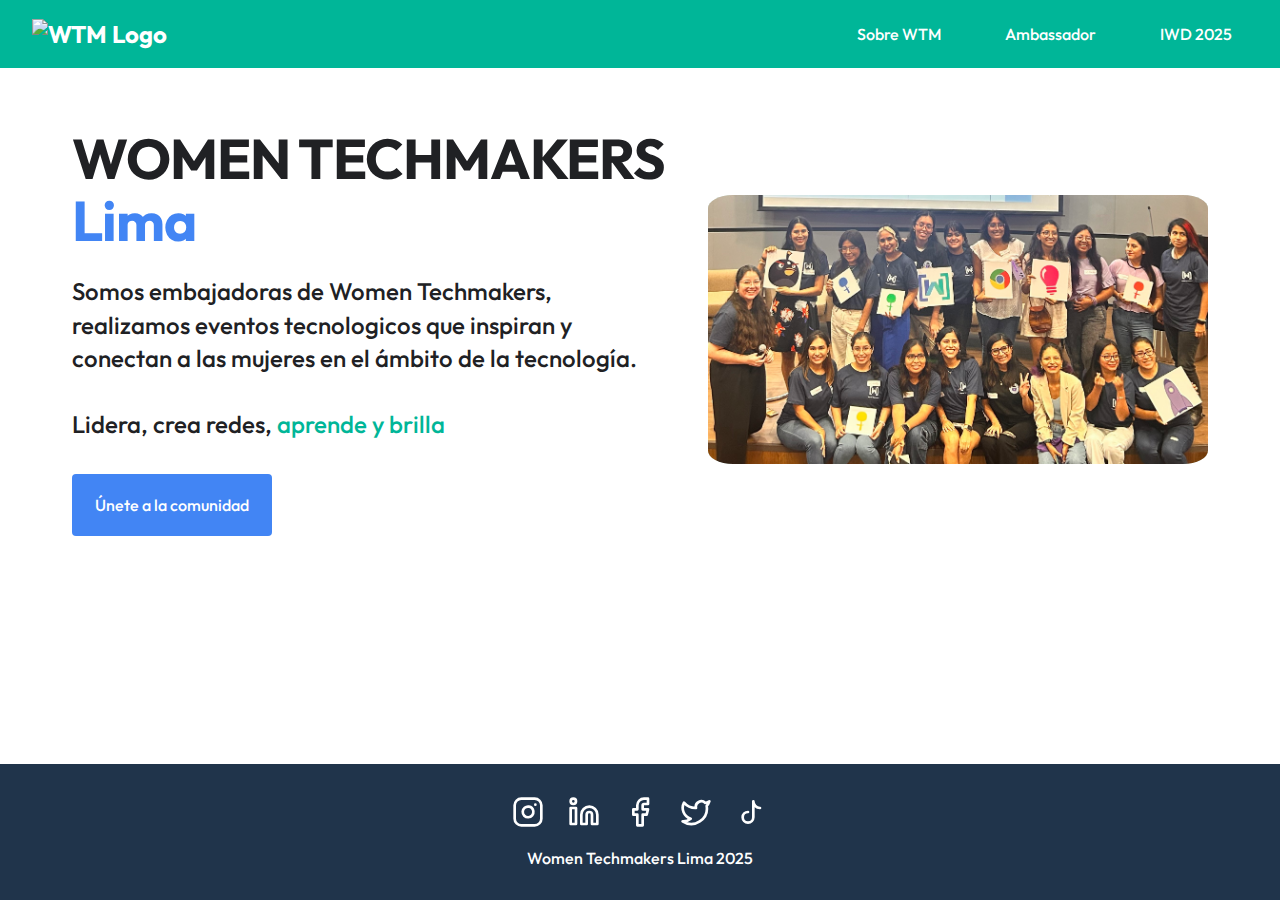
==== commit a6b307e6: "updated wtm main" ====
--- a/index.html
+++ b/index.html
@@ -28,12 +28,12 @@
         <!-- Navigation Links -->
         <div class="nav-links">
             <a href="https://developers.google.com/womentechmakers?hl=es-419" target="_blank">Sobre WTM</a>
-            <a href="https://wtmlima.com/iwd-2025">Ambassador</a>
+            <a href="https://wtmlima.com/ambassador">Ambassador</a>
             <a href="https://wtmlima.com/iwd-2025">IWD 2025</a>
         </div>
     </nav>
 
-    <main>
+    <main class="main-content">
         <!-- Hero Section -->
         <section id="hero--org" class="hero">
             <div class="hero-content">
@@ -48,14 +48,13 @@
 
                 <p>Lidera, crea redes, <span class="highlight">aprende y brilla</span></p>
 
-                <a href="https://wtmlima.com/iwd-2025" class="cta-button follow-btn" data-luma-action="checkout"
-                    data-luma-event-id="evt-6jPWXfTmnwtP3iH">
+                <a href="https://linktr.ee/wtmlima" class="cta-button follow-btn">
                     Únete a la comunidad
                 </a>
             </div>
 
             <div class="hero-image">
-                <img class="hero-photo" src="https://imgur.com/5LO2bLd.png" alt="Woman Techmakers" />
+                <img class="hero-photo" src="./assets/images/wtm_lima.jpg" alt="Woman Techmakers" />
             </div>
         </section>
 
@@ -104,12 +103,7 @@
             <p class="footer-text">Women Techmakers Lima 2025</p>
         </div>
 
-        <img class="speakers-girl" src="https://i.ibb.co/VYnHfNwk/iwd-2025-brand-girl.png"
-            alt="Illustration of a girl" />
     </footer>
-
-    <script id="luma-checkout" src="https://embed.lu.ma/checkout-button.js"></script>
-    <script src="./assets/js/iwd-2025.js"></script>
 </body>
 
 </html>--- a/assets/css/style.css
+++ b/assets/css/style.css
@@ -95,6 +95,10 @@
 
 section {
 	scroll-margin-top: 80px;
+}
+
+.main-content {
+    flex: 1;
 }
 
 /* -------------------------- */
@@ -152,12 +156,16 @@
 .hero-photo {
 	position: relative;
 	width: 100%;
-	max-width: 450px;
+	max-width: 500px;
 	height: auto;
-	border-radius: 50%;
+	border-radius: 5%;
 	object-fit: cover;
 	z-index: 1;
 	background-color: var(--light-green);
+	-webkit-border-radius: 5%;
+	-moz-border-radius: 5%;
+	-ms-border-radius: 5%;
+	-o-border-radius: 5%;
 }
 
 /* -------------------------- */
@@ -772,7 +780,7 @@
 	}
 
 	.hero h1 {
-		font-size: 65px;
+		font-size: 27px;
 		word-break: break-word;
 		margin: 0 auto 1rem;
 		padding: 0 1rem;
@@ -780,7 +788,7 @@
 	}
 
 	.hero p {
-		font-size: 1.2rem;
+		font-size: 1rem;
 		line-height: 1.5;
 		margin-bottom: 20px;
 		padding: 0 1rem;
@@ -812,7 +820,7 @@
 		max-width: 320px;
 		text-align: center;
 		padding: 1rem;
-		font-size: 1.2rem;
+		font-size: 1rem;
 		border-radius: 8px;
 	}
 
@@ -933,7 +941,6 @@
 	color: white;
 	padding: 2rem 0;
 	text-align: center;
-	min-height: 200px;
 }
 
 .footer-container {
@@ -942,7 +949,6 @@
 	display: flex;
 	flex-direction: column;
 	align-items: center;
-	gap: 1rem;
 }
 
 /* Social Media Icons */
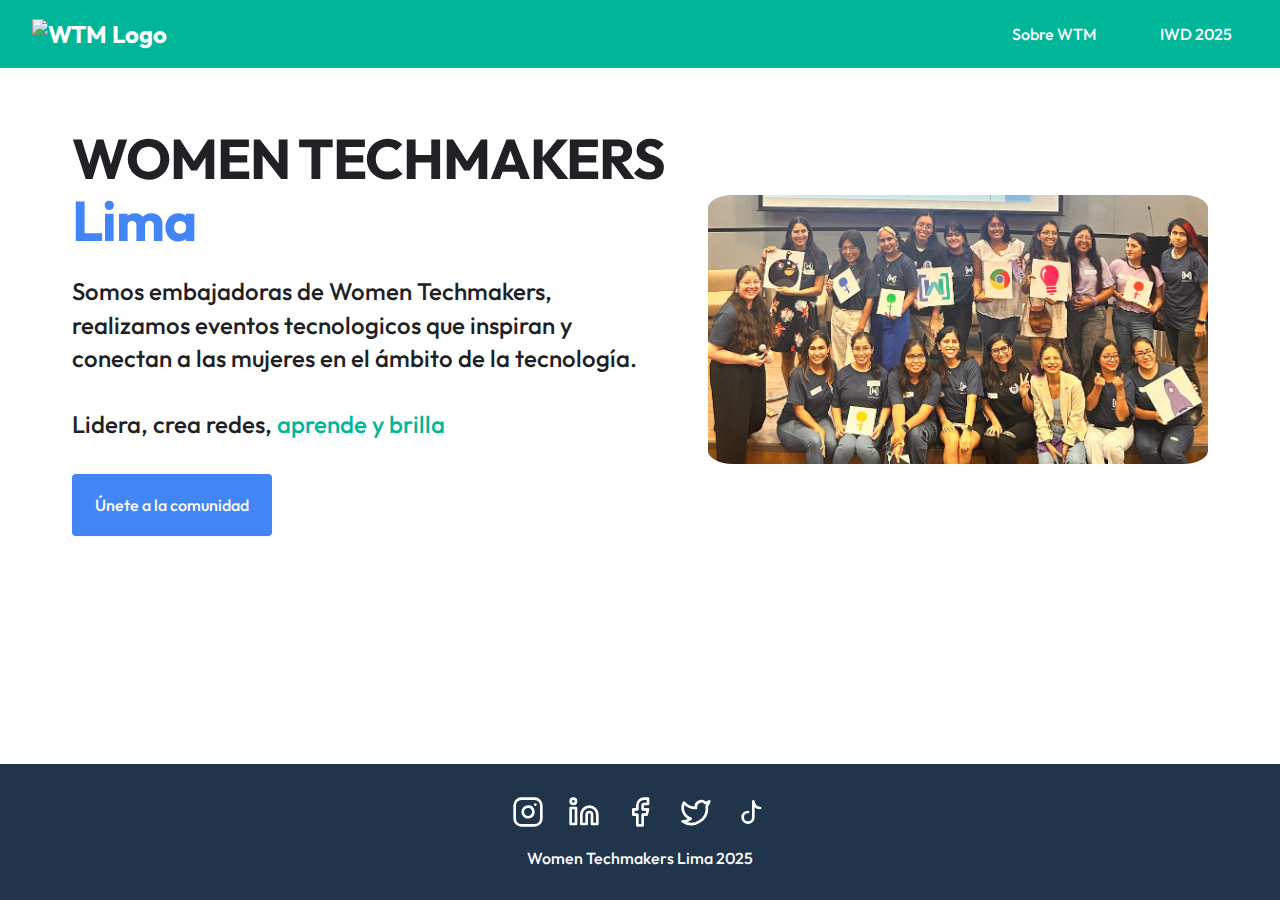
==== commit 3312b977: "deactivate ambassador" ====
--- a/index.html
+++ b/index.html
@@ -28,7 +28,6 @@
         <!-- Navigation Links -->
         <div class="nav-links">
             <a href="https://developers.google.com/womentechmakers?hl=es-419" target="_blank">Sobre WTM</a>
-            <a href="https://wtmlima.com/ambassador">Ambassador</a>
             <a href="https://wtmlima.com/iwd-2025">IWD 2025</a>
         </div>
     </nav>
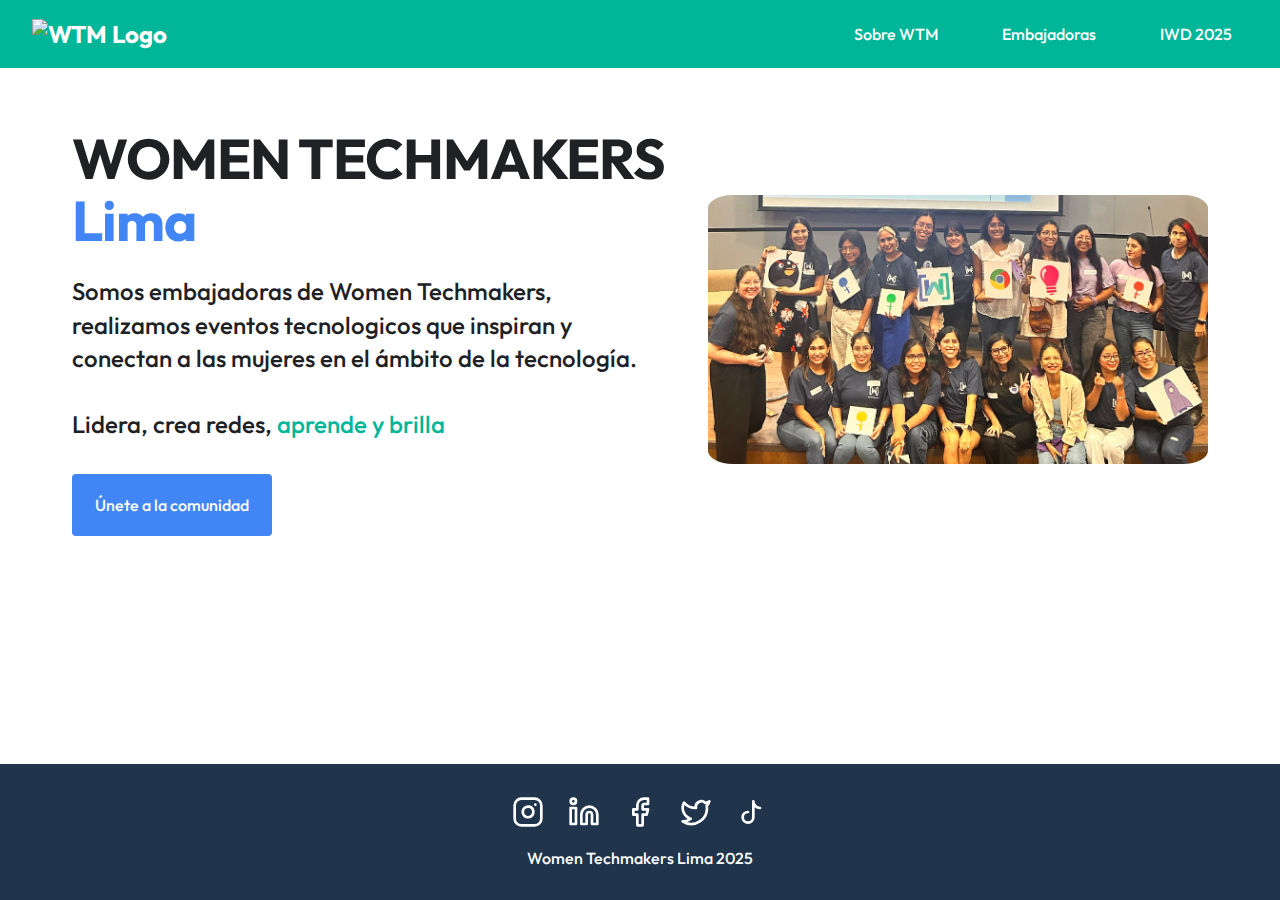
==== commit 4b3a468d: "add ambassador page" ====
--- a/index.html
+++ b/index.html
@@ -28,6 +28,7 @@
         <!-- Navigation Links -->
         <div class="nav-links">
             <a href="https://developers.google.com/womentechmakers?hl=es-419" target="_blank">Sobre WTM</a>
+            <a href="https://wtmlima.com/ambassador">Embajadoras</a>
             <a href="https://wtmlima.com/iwd-2025">IWD 2025</a>
         </div>
     </nav>
